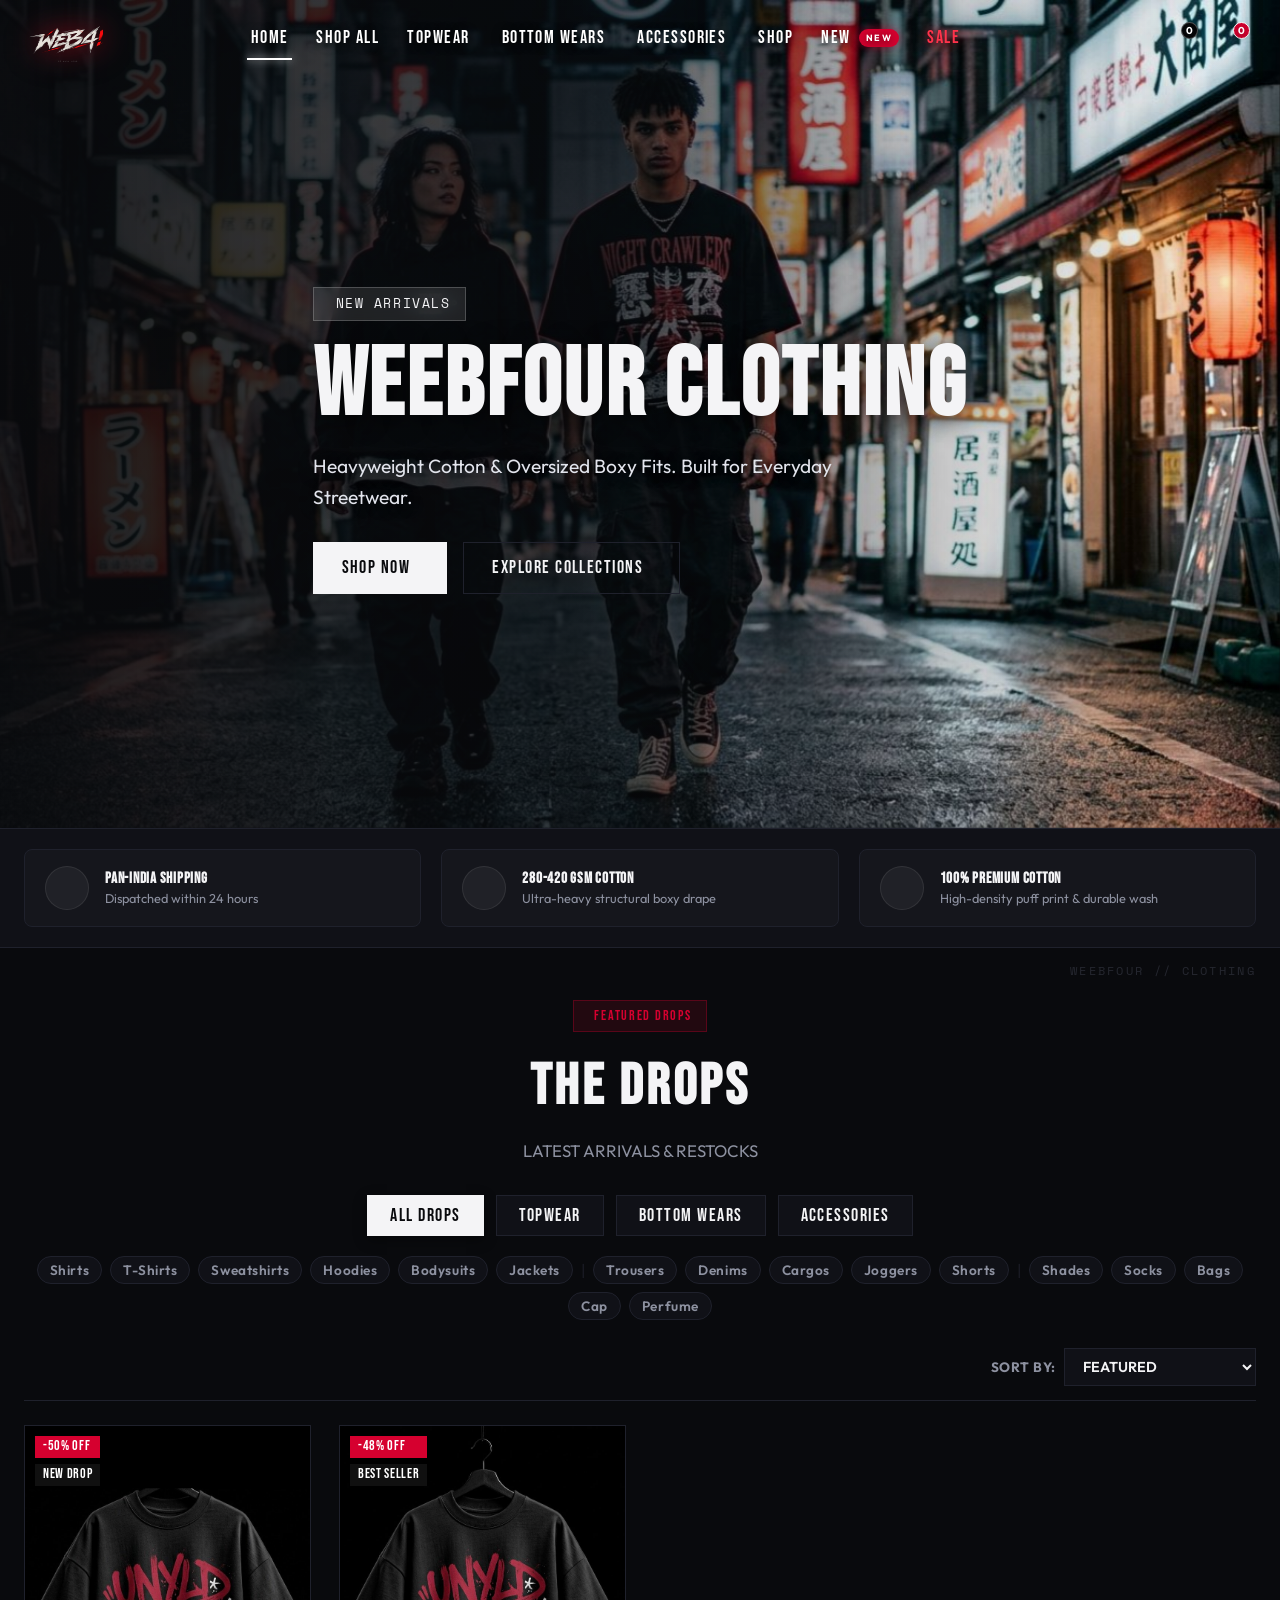
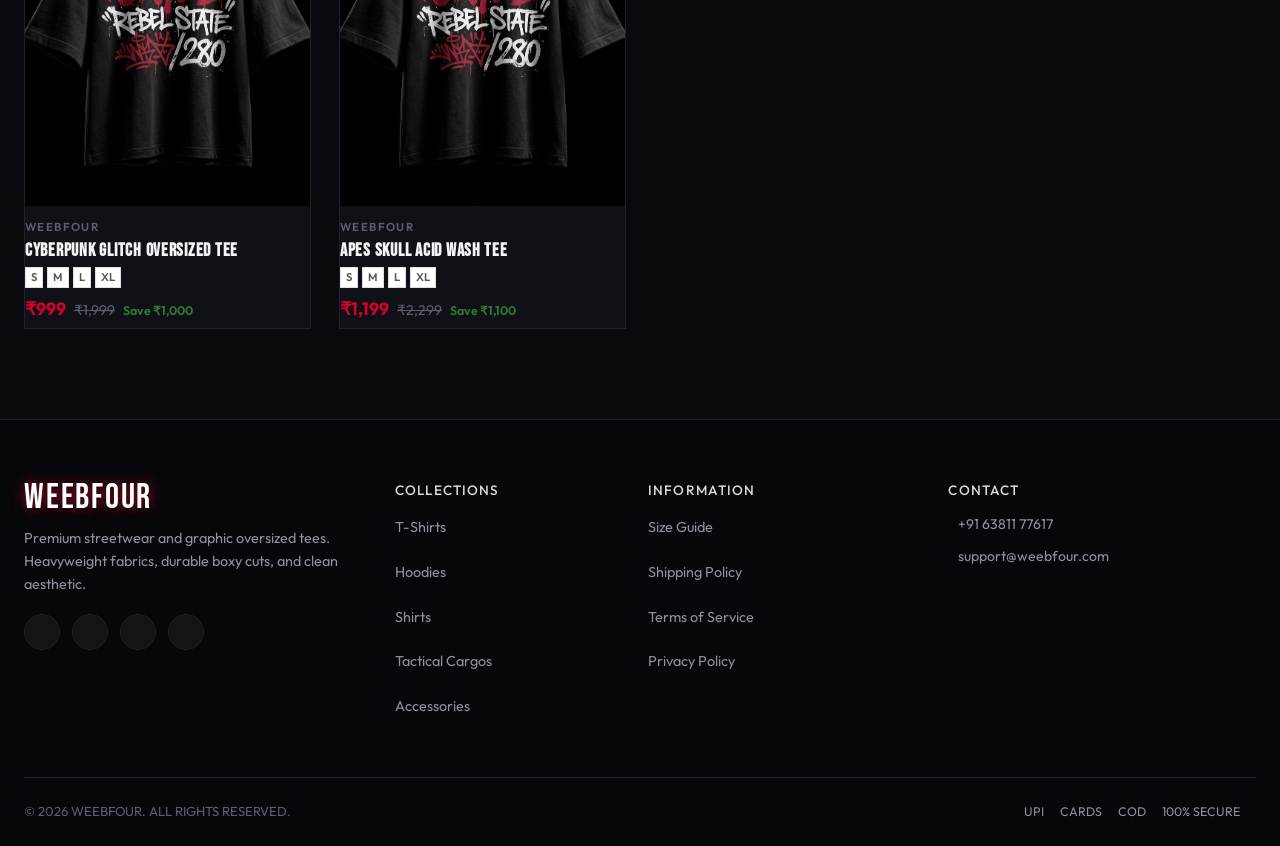
==== index.html @ 10ac7e65 "feat: remove collections section, add editable cart & checkout quantity, simplify contact & address " ====
<!DOCTYPE html>
<html lang="en">
<head>
  <meta charset="UTF-8">
  <meta name="viewport" content="width=device-width, initial-scale=1.0">
  <title>weebfour.com</title>
  
  <!-- SEO Meta Tags -->
  <meta name="description" content="WEEBFOUR - Premium Heavyweight Streetwear. Oversized graphic tees and everyday essentials.">
  <meta property="og:title" content="WEEBFOUR CLOTHING">
  <meta property="og:description" content="WEEBFOUR - Premium Streetwear. Heavyweight 280 GSM cottons, oversized boxy fits.">
  <meta property="og:type" content="website">
  
  <!-- Favicon -->
  <link rel="icon" type="image/png" href="assets/favicon.png">
  
  <!-- Google Fonts: Bebas Neue for architectural headers, Outfit for clean body typography, Space Mono for technical stamps -->
  <link rel="preconnect" href="https://fonts.googleapis.com">
  <link rel="preconnect" href="https://fonts.gstatic.com" crossorigin>
  <link href="https://fonts.googleapis.com/css2?family=Bebas+Neue&family=Outfit:wght@300;400;500;600;700;800;900&family=Space+Mono:ital,wght@0,400;0,700;1,400&display=swap" rel="stylesheet">
  
  <!-- Remix Icons (for UI icons) -->
  <link href="https://cdn.jsdelivr.net/npm/remixicon@4.2.0/fonts/remixicon.css" rel="stylesheet" />
  
  <!-- Lenis Smooth Scroll CSS (matching smartnests.in) -->
  <link rel="stylesheet" href="https://unpkg.com/lenis@1.1.9/dist/lenis.css">
  
  <!-- Stylesheet -->
  <link rel="stylesheet" href="styles.css">
</head>
<body>

  <!-- 2. Sticky Header Navigation -->
  <header class="main-header" id="main-header">
    <div class="header-container">
      <!-- Left: Mobile Drawer Trigger & Desktop Brand Logo -->
      <div class="header-left">
        <button class="mobile-drawer-toggle" id="mobile-drawer-open-btn" aria-label="Open Navigation Menu">
          <i class="ri-menu-2-line"></i>
        </button>
        <a href="#" class="brand-logo-link" aria-label="WEEBFOUR Home">
          <img src="assets/weebfour_primary_logo_trans.png" alt="WEEBFOUR" class="brand-logo-img" onerror="this.style.display='none'; document.getElementById('brand-text-fallback').style.display='block';">
          <span class="brand-logo-text" id="brand-text-fallback" style="display: none;">WEEBFOUR</span>
        </a>
      </div>

      <!-- Center: Desktop Navigation Links with Dropdowns -->
      <div class="header-center">
        <nav class="desktop-nav">
          <a href="#" class="nav-link-item active" data-nav="home">Home</a>
          <a href="#shop" class="nav-link-item" data-nav="shop" onclick="filterByCategory('all')">Shop All</a>

          <!-- Topwear Dropdown -->
          <div class="nav-dropdown-item">
            <a href="#shop" class="nav-link-item" onclick="filterByCategory('topwear')">
              Topwear <i class="ri-arrow-down-s-line nav-caret"></i>
            </a>
            <div class="nav-dropdown-menu">
              <a href="#shop" class="dropdown-link-bold" onclick="filterByCategory('topwear')">All Topwear</a>
              <div class="dropdown-divider"></div>
              <a href="#shop" onclick="filterByCategory('shirts')">Shirts</a>
              <a href="#shop" onclick="filterByCategory('tshirts')">T-Shirts</a>
              <a href="#shop" onclick="filterByCategory('sweatshirts')">Sweatshirts</a>
              <a href="#shop" onclick="filterByCategory('hoodies')">Hoodies</a>
              <a href="#shop" onclick="filterByCategory('bodysuits')">Bodysuits</a>
              <a href="#shop" onclick="filterByCategory('jackets')">Jackets</a>
            </div>
          </div>

          <!-- Bottom Wears Dropdown -->
          <div class="nav-dropdown-item">
            <a href="#shop" class="nav-link-item" onclick="filterByCategory('bottomwear')">
              Bottom Wears <i class="ri-arrow-down-s-line nav-caret"></i>
            </a>
            <div class="nav-dropdown-menu">
              <a href="#shop" class="dropdown-link-bold" onclick="filterByCategory('bottomwear')">All Bottom Wears</a>
              <div class="dropdown-divider"></div>
              <a href="#shop" onclick="filterByCategory('trousers')">Trousers</a>
              <a href="#shop" onclick="filterByCategory('denims')">Denims</a>
              <a href="#shop" onclick="filterByCategory('cargos')">Cargos</a>
              <a href="#shop" onclick="filterByCategory('joggers')">Joggers</a>
              <a href="#shop" onclick="filterByCategory('shorts')">Shorts</a>
            </div>
          </div>

          <!-- Accessories Dropdown -->
          <div class="nav-dropdown-item">
            <a href="#shop" class="nav-link-item" onclick="filterByCategory('accessories')">
              Accessories <i class="ri-arrow-down-s-line nav-caret"></i>
            </a>
            <div class="nav-dropdown-menu">
              <a href="#shop" class="dropdown-link-bold" onclick="filterByCategory('accessories')">All Accessories</a>
              <div class="dropdown-divider"></div>
              <a href="#shop" onclick="filterByCategory('shades')">Shades</a>
              <a href="#shop" onclick="filterByCategory('socks')">Socks</a>
              <a href="#shop" onclick="filterByCategory('bags')">Bags</a>
              <a href="#shop" onclick="filterByCategory('cap')">Cap</a>
              <a href="#shop" onclick="filterByCategory('perfume')">Perfume</a>
            </div>
          </div>

          <a href="#shop" class="nav-link-item" data-nav="shop">Shop</a>
          <a href="#shop" class="nav-link-item" onclick="filterByTag('NEW DROP')">
            New <span class="new-tag">NEW</span>
          </a>
          <a href="#shop" class="nav-link-item sale-link" onclick="filterByTag('BEST SELLER')">Sale</a>
        </nav>
      </div>

      <!-- Right: Action Icons (Search, Wishlist, Cart) -->
      <div class="header-right">
        <!-- Search Icon Toggle -->
        <button class="header-action-btn" id="search-toggle-btn" aria-label="Search Catalog">
          <i class="ri-search-line"></i>
        </button>

        <!-- Wishlist Icon Toggle -->
        <button class="header-action-btn" id="wishlist-toggle-btn" onclick="openWishlistModal()" aria-label="Wishlist">
          <i class="ri-heart-line"></i>
          <span class="count-bubble" id="wishlist-count-badge">0</span>
        </button>

        <!-- Cart Bag Icon Toggle -->
        <button class="header-action-btn" id="cart-toggle-btn" onclick="openCartDrawer()" aria-label="Shopping Bag">
          <i class="ri-shopping-bag-3-line"></i>
          <span class="count-bubble cart-bubble" id="cart-count-badge">0</span>
        </button>
      </div>
    </div>

    <!-- Dropdown Search Modal -->
    <div class="search-bar-modal" id="search-bar-modal">
      <div class="search-input-wrapper">
        <i class="ri-search-line" style="font-size: 1.2rem; color: #555;"></i>
        <input type="text" id="catalog-search-input" placeholder="Search oversized tees, cargoes, hoodies, jackets...">
        <button class="search-close-x" id="search-close-btn" aria-label="Close Search">
          <i class="ri-close-line"></i>
        </button>
      </div>
    </div>
  </header>

  <!-- 3. Mobile Slide-in Drawer Menu (`thelastape.in` exact drawer) -->
  <div class="mobile-drawer-overlay" id="mobile-drawer-overlay"></div>
  <div class="mobile-menu-drawer" id="mobile-menu-drawer" data-lenis-prevent>
    <div class="drawer-header">
      <div class="brand-logo-text" style="font-size: 1.8rem;">WEEBFOUR</div>
      <button class="drawer-close-btn" id="mobile-drawer-close-btn" aria-label="Close menu">
        <i class="ri-close-line"></i>
      </button>
    </div>
    <div class="drawer-nav-list">
      <div class="drawer-nav-item">
        <a href="#shop" class="drawer-nav-link sale" onclick="filterByTag('BEST SELLER'); closeMobileDrawer();">
          Sale <i class="ri-arrow-right-s-line"></i>
        </a>
      </div>
      <div class="drawer-nav-item">
        <a href="#shop" class="drawer-nav-link" onclick="filterByTag('NEW DROP'); closeMobileDrawer();">
          New Arrivals <span class="new-tag">NEW</span>
        </a>
      </div>
      <div class="drawer-nav-item">
        <a href="#" class="drawer-nav-link" onclick="closeMobileDrawer();">
          Home
        </a>
      </div>
      <div class="drawer-nav-item">
        <a href="#shop" class="drawer-nav-link" onclick="filterByCategory('all'); closeMobileDrawer();">
          Shop All <i class="ri-arrow-right-s-line"></i>
        </a>
      </div>
      <!-- Topwear Accordion -->
      <div class="drawer-nav-item">
        <div class="drawer-nav-link" style="cursor: pointer;" onclick="toggleDrawerSubmenu(this)">
          Topwear <i class="ri-add-line"></i>
        </div>
        <div class="drawer-submenu" style="display: none;">
          <a href="#shop" onclick="filterByCategory('topwear'); closeMobileDrawer();" style="font-weight: 700;">All Topwear</a>
          <a href="#shop" onclick="filterByCategory('shirts'); closeMobileDrawer();">Shirts</a>
          <a href="#shop" onclick="filterByCategory('tshirts'); closeMobileDrawer();">T-Shirts</a>
          <a href="#shop" onclick="filterByCategory('sweatshirts'); closeMobileDrawer();">Sweatshirts</a>
          <a href="#shop" onclick="filterByCategory('hoodies'); closeMobileDrawer();">Hoodies</a>
          <a href="#shop" onclick="filterByCategory('bodysuits'); closeMobileDrawer();">Bodysuits</a>
          <a href="#shop" onclick="filterByCategory('jackets'); closeMobileDrawer();">Jackets</a>
        </div>
      </div>

      <!-- Bottom Wears Accordion -->
      <div class="drawer-nav-item">
        <div class="drawer-nav-link" style="cursor: pointer;" onclick="toggleDrawerSubmenu(this)">
          Bottom Wears <i class="ri-add-line"></i>
        </div>
        <div class="drawer-submenu" style="display: none;">
          <a href="#shop" onclick="filterByCategory('bottomwear'); closeMobileDrawer();" style="font-weight: 700;">All Bottom Wears</a>
          <a href="#shop" onclick="filterByCategory('trousers'); closeMobileDrawer();">Trousers</a>
          <a href="#shop" onclick="filterByCategory('denims'); closeMobileDrawer();">Denims</a>
          <a href="#shop" onclick="filterByCategory('cargos'); closeMobileDrawer();">Cargos</a>
          <a href="#shop" onclick="filterByCategory('joggers'); closeMobileDrawer();">Joggers</a>
          <a href="#shop" onclick="filterByCategory('shorts'); closeMobileDrawer();">Shorts</a>
        </div>
      </div>

      <!-- Accessories Accordion -->
      <div class="drawer-nav-item">
        <div class="drawer-nav-link" style="cursor: pointer;" onclick="toggleDrawerSubmenu(this)">
          Accessories <i class="ri-add-line"></i>
        </div>
        <div class="drawer-submenu" style="display: none;">
          <a href="#shop" onclick="filterByCategory('accessories'); closeMobileDrawer();" style="font-weight: 700;">All Accessories</a>
          <a href="#shop" onclick="filterByCategory('shades'); closeMobileDrawer();">Shades</a>
          <a href="#shop" onclick="filterByCategory('socks'); closeMobileDrawer();">Socks</a>
          <a href="#shop" onclick="filterByCategory('bags'); closeMobileDrawer();">Bags</a>
          <a href="#shop" onclick="filterByCategory('cap'); closeMobileDrawer();">Cap</a>
          <a href="#shop" onclick="filterByCategory('perfume'); closeMobileDrawer();">Perfume</a>
        </div>
      </div>

      <div class="drawer-nav-item">
        <a href="#shop" class="drawer-nav-link" onclick="closeMobileDrawer();">
          Browse All Drops <i class="ri-arrow-right-s-line"></i>
        </a>
      </div>

      <div class="drawer-nav-item">
        <a href="javascript:void(0)" class="drawer-nav-link" onclick="openAdminModal(); closeMobileDrawer();" style="color: var(--color-sale-red);">
          <i class="ri-shield-keyhole-line"></i> Master Admin Access
        </a>
      </div>
    </div>
    <div class="drawer-footer">
      <p style="font-size: 0.85rem; color: #888; margin-bottom: 6px;">Support: support@weebfour.com</p>
      <p style="font-size: 0.85rem; color: #888;">Pan-India Shipping | COD Available</p>
      <div class="drawer-social-row">
        <a href="#"><i class="ri-instagram-line"></i></a>
        <a href="#"><i class="ri-whatsapp-line"></i></a>
        <a href="#"><i class="ri-twitter-x-line"></i></a>
      </div>
    </div>
  </div>

  <!-- 4. Hero Editorial Slider / Banner (thelastape.in Clean Classy Studio Style) -->
  <section class="hero-slider-section" id="hero">
    <div class="hero-picture-wrap">
      <picture class="hero-picture">
        <source media="(max-width: 768px)" srcset="assets/hero_branding_photo.jpg">
        <img src="assets/hero_branding_photo.jpg" alt="WEEBFOUR Avant-Garde Streetwear Archive" class="hero-slider-img" id="hero-slider-img">
      </picture>
      <div class="hero-slider-overlay"></div>
    </div>

    <div class="page-container hero-content-wrap">
      <div class="hero-badge-pill" id="hero-badge-pill">
        <i class="ri-vip-diamond-line" style="color: var(--color-sale-red);"></i> NEW ARRIVALS
      </div>

      <h1 class="hero-main-title" id="hero-main-title">
        WEEBFOUR<br>
        <span class="hero-title-highlight">CLOTHING</span>
      </h1>

      <p class="hero-subtext" id="hero-subtext">
        Heavyweight Cotton & Oversized Boxy Fits. Built for Everyday Streetwear.
      </p>

      <div class="hero-cta-row">
        <a href="#shop" class="btn hero-btn-black minimal-btn" id="hero-cta-primary">
          SHOP NOW <i class="ri-arrow-right-line"></i>
        </a>
        <a href="#shop" class="btn hero-btn-outline minimal-btn-outline" id="hero-cta-secondary">
          EXPLORE ALL
        </a>
      </div>
    </div>
  </section>

  <!-- 5. Value Propositions Bar -->
  <section class="value-props-bar">
    <div class="page-container">
      <div class="props-grid">
        <div class="prop-card">
          <div class="prop-icon-wrap"><i class="ri-truck-line prop-icon"></i></div>
          <div class="prop-text-wrap">
            <div class="prop-title">PAN-INDIA SHIPPING</div>
            <div class="prop-desc">Dispatched within 24 hours</div>
          </div>
        </div>
        <div class="prop-card">
          <div class="prop-icon-wrap"><i class="ri-t-shirt-2-line prop-icon"></i></div>
          <div class="prop-text-wrap">
            <div class="prop-title">280-420 GSM COTTON</div>
            <div class="prop-desc">Ultra-heavy structural boxy drape</div>
          </div>
        </div>
        <div class="prop-card">
          <div class="prop-icon-wrap"><i class="ri-shield-star-line prop-icon"></i></div>
          <div class="prop-text-wrap">
            <div class="prop-title">100% PREMIUM COTTON</div>
            <div class="prop-desc">High-density puff print & durable wash</div>
          </div>
        </div>
      </div>
    </div>
  </section>

  <!-- 7. Product Feed / Drops Section (4-Col Desktop / 2-Col Mobile Grid) -->
  <section class="product-feed-section" id="shop">
    <div class="page-container">
      <div class="section-title-wrap">
        <div class="section-tag-pill"><i class="ri-sparkling-fill"></i> FEATURED DROPS</div>
        <h2 class="section-main-heading" id="catalog-title">THE DROPS</h2>
        <p class="section-subheading" id="catalog-subtitle">LATEST ARRIVALS & RESTOCKS</p>
      </div>

      <!-- Department Filter Tabs -->
      <div class="feed-tabs-container">
        <button class="feed-tab-btn active" data-filter="all" onclick="setFeedFilter('all')">ALL DROPS</button>
        <button class="feed-tab-btn" data-filter="topwear" onclick="setFeedFilter('topwear')">TOPWEAR</button>
        <button class="feed-tab-btn" data-filter="bottomwear" onclick="setFeedFilter('bottomwear')">BOTTOM WEARS</button>
        <button class="feed-tab-btn" data-filter="accessories" onclick="setFeedFilter('accessories')">ACCESSORIES</button>
      </div>

      <!-- Quick Sub-Collection Pills Bar -->
      <div class="feed-subpills-container" id="feed-subpills-container">
        <button class="subpill-btn" data-cat="shirts" onclick="setFeedFilter('shirts')">Shirts</button>
        <button class="subpill-btn" data-cat="tshirts" onclick="setFeedFilter('tshirts')">T-Shirts</button>
        <button class="subpill-btn" data-cat="sweatshirts" onclick="setFeedFilter('sweatshirts')">Sweatshirts</button>
        <button class="subpill-btn" data-cat="hoodies" onclick="setFeedFilter('hoodies')">Hoodies</button>
        <button class="subpill-btn" data-cat="bodysuits" onclick="setFeedFilter('bodysuits')">Bodysuits</button>
        <button class="subpill-btn" data-cat="jackets" onclick="setFeedFilter('jackets')">Jackets</button>
        <span class="subpill-divider">|</span>
        <button class="subpill-btn" data-cat="trousers" onclick="setFeedFilter('trousers')">Trousers</button>
        <button class="subpill-btn" data-cat="denims" onclick="setFeedFilter('denims')">Denims</button>
        <button class="subpill-btn" data-cat="cargos" onclick="setFeedFilter('cargos')">Cargos</button>
        <button class="subpill-btn" data-cat="joggers" onclick="setFeedFilter('joggers')">Joggers</button>
        <button class="subpill-btn" data-cat="shorts" onclick="setFeedFilter('shorts')">Shorts</button>
        <span class="subpill-divider">|</span>
        <button class="subpill-btn" data-cat="shades" onclick="setFeedFilter('shades')">Shades</button>
        <button class="subpill-btn" data-cat="socks" onclick="setFeedFilter('socks')">Socks</button>
        <button class="subpill-btn" data-cat="bags" onclick="setFeedFilter('bags')">Bags</button>
        <button class="subpill-btn" data-cat="cap" onclick="setFeedFilter('cap')">Cap</button>
        <button class="subpill-btn" data-cat="perfume" onclick="setFeedFilter('perfume')">Perfume</button>
      </div>

      <!-- Controls & Sort -->
      <div class="feed-controls-bar">
        <div id="active-filters-container" class="active-filters-row" style="display: none;">
          <!-- Active filter chips -->
        </div>

        <div class="sort-select-wrapper">
          <span style="font-size: 0.85rem; font-weight: 700; text-transform: uppercase; letter-spacing: 0.05em; color: var(--color-text-muted);">SORT BY:</span>
          <select id="feed-sort-selector" class="sort-select" onchange="handleSortChange(this.value)">
            <option value="default">FEATURED</option>
            <option value="price-low">PRICE: LOW TO HIGH</option>
            <option value="price-high">PRICE: HIGH TO LOW</option>
            <option value="popular">BEST SELLERS</option>
          </select>
        </div>
      </div>

      <!-- PRODUCT GRID CONTAINER: 4 Columns Desktop / 2 Columns Mobile -->
      <div class="product-grid" id="product-grid-container">
        <!-- Rendered dynamically by app.js -->
      </div>

      <!-- Empty State: Exact 1:1 replica of the user-provided reference screen -->
      <div id="empty-state-view" class="empty-state-view" style="display: none;">
        <h2 class="empty-state-title">NO PRODUCTS FOUND</h2>
        <p class="empty-state-subtitle">USE FEWER FILTERS OR <button type="button" class="empty-remove-link" onclick="resetAllFilters()">REMOVE ALL</button></p>
      </div>
    </div>
  </section>

  <!-- 10. Slide-Out Cart Drawer (Simple & Neat thelastape.in style) -->
  <div class="cart-drawer-backdrop" id="cart-drawer-backdrop" onclick="closeCartDrawer()"></div>
  <div class="cart-drawer" id="cart-drawer" data-lenis-prevent>
    <div class="cart-drawer-header">
      <h3 class="cart-drawer-heading">YOUR BAG (<span id="cart-drawer-count">0</span>)</h3>
      <button class="cart-close-x" onclick="closeCartDrawer()" aria-label="Close cart drawer">
        <i class="ri-close-line"></i>
      </button>
    </div>

    <!-- Simple, Clean Free Shipping Notice -->
    <div class="cart-notice-bar">
      <i class="ri-truck-line"></i> Free Pan-India Express Delivery on all orders
    </div>

    <!-- Cart Items Scroll List -->
    <div class="cart-items-scroll" id="cart-items-scroll" data-lenis-prevent>
      <!-- Dynamic cart items rendered by app.js -->
    </div>

    <!-- Cart Drawer Footer -->
    <div class="cart-drawer-footer">
      <div class="cart-subtotal-line">
        <span class="subtotal-label">SUBTOTAL</span>
        <span class="subtotal-amount" id="cart-drawer-subtotal">₹0</span>
      </div>
      <div class="cart-shipping-line">
        <span class="subtotal-label" style="font-size: 0.85rem; color: #888;">SHIPPING</span>
        <span style="font-size: 0.85rem; font-weight: 700; color: #00d66c;">FREE</span>
      </div>
      <p class="cart-tax-notice" style="margin-top: 4px; font-size: 0.8rem; color: #888;">Taxes included. Discounts applied at checkout.</p>
      
      <button class="btn btn-primary btn-block cart-checkout-btn" onclick="openCheckoutModal()">
        CHECKOUT • <span id="cart-drawer-cta-total">₹0</span> <i class="ri-arrow-right-line"></i>
      </button>
      
      <button class="cart-continue-link" onclick="closeCartDrawer()">
        Continue Shopping
      </button>

      <div class="cart-trust-badges">
        <span><i class="ri-shield-check-line"></i> 100% Secure</span>
        <span><i class="ri-bank-card-line"></i> UPI & COD Available</span>
      </div>
    </div>
  </div>

  <!-- 11. Quick View Modal -->
  <div class="modal-overlay" id="quick-view-overlay" data-lenis-prevent>
    <div class="modal-content-box" style="position: relative;" data-lenis-prevent>
      <button class="modal-close-x" onclick="closeQuickView()" aria-label="Close modal">
        <i class="ri-close-line"></i>
      </button>
      
      <div class="quickview-layout-grid">
        <!-- Gallery Column -->
        <div class="qv-gallery-side">
          <div class="qv-main-display">
            <img id="qv-main-image" src="assets/tee_front_clean.jpg" alt="Product view">
          </div>
          <div class="qv-thumbs-row" id="qv-thumbs-row">
            <!-- Dynamic thumbs -->
          </div>
        </div>

        <!-- Info Column -->
        <div class="qv-details-side">
          <span class="sale-pill-badge" id="qv-badge" style="width: fit-content; margin-bottom: 8px;">BEST SELLER</span>
          <h2 class="qv-product-title" id="qv-title">PRODUCT NAME</h2>
          <div class="qv-price-wrap">
            <span class="qv-sale-price" id="qv-sale-price">₹999</span>
            <span class="qv-compare-price" id="qv-compare-price">₹1,999</span>
            <span class="sale-pill-badge" id="qv-discount-pill">50% OFF</span>
          </div>

          <p class="qv-description-text" id="qv-description">Description text...</p>

          <!-- Size Selection -->
          <div class="size-select-section">
            <div class="size-header-row">
              <span>SELECT SIZE:</span>
              <span class="size-guide-trigger" onclick="openSizeChartModal()">Size Guide <i class="ri-ruler-line"></i></span>
            </div>
            <div class="size-buttons-grid" id="qv-size-selector">
              <!-- Dynamic size pills -->
            </div>
            <div id="qv-size-alert" style="display: none; color: var(--color-sale-red); font-size: 0.85rem; margin-top: 6px;">
              Please select a size to proceed.
            </div>
          </div>

          <!-- Add to Cart Action -->
          <div class="qv-actions-row">
            <div class="qv-qty-box">
              <button class="qv-qty-btn" onclick="adjustQuickViewQty(-1)">-</button>
              <input type="text" class="qv-qty-input" id="qv-qty-input" value="1" readonly>
              <button class="qv-qty-btn" onclick="adjustQuickViewQty(1)">+</button>
            </div>
            <button class="btn btn-primary qv-add-cart-btn" onclick="addQuickViewToCart()">
              ADD TO BAG <i class="ri-shopping-bag-3-line"></i>
            </button>
          </div>

          <div style="font-size: 0.85rem; color: #666; border-top: 1px solid #e8e8e8; padding-top: 14px;">
            <p><i class="ri-truck-line"></i> Pan-India delivery within 2-4 business days</p>
            <p><i class="ri-shield-star-line"></i> 100% Authentic Premium Streetwear</p>
          </div>
        </div>
      </div>
    </div>
  </div>

  <!-- 12. Multi-Step Checkout Modal -->
  <div class="modal-overlay" id="checkout-modal-overlay" data-lenis-prevent>
    <div class="checkout-modal-box" data-lenis-prevent>
      <button class="modal-close-x" onclick="closeCheckoutModal()" aria-label="Close Checkout">
        <i class="ri-close-line"></i>
      </button>

      <div class="checkout-header-bar">
        <div style="font-family: var(--font-heading); font-size: 1.8rem; letter-spacing: 0.06em;">WEEBFOUR CHECKOUT</div>
        <div style="font-size: 0.85rem; color: #666;"><i class="ri-lock-line"></i> 256-Bit SSL Encrypted</div>
      </div>

      <!-- Steps Navigator: 1. Contact -> 2. Address -> 3. Payment -> 4. Confirmed -->
      <div class="checkout-steps-nav">
        <div class="checkout-step-tab active" id="checkout-tab-step1">
          <span class="step-num-circle">1</span>
          <span>CONTACT</span>
        </div>
        <div class="checkout-step-tab" id="checkout-tab-step2">
          <span class="step-num-circle">2</span>
          <span>ADDRESS</span>
        </div>
        <div class="checkout-step-tab" id="checkout-tab-step3">
          <span class="step-num-circle">3</span>
          <span>PAYMENT</span>
        </div>
      </div>

      <div class="checkout-layout-grid">
        <!-- Left: Form Step Panels -->
        <div class="checkout-form-column">
          
          <!-- Step 1: Contact Information -->
          <div id="checkout-step1-panel">
            <h4 class="checkout-panel-heading">Contact Details</h4>
            
            <form id="contact-info-form" onsubmit="handleContactFormSubmit(event)">
              <div class="form-group-field">
                <label class="checkout-field-label">Mobile Number *</label>
                <div style="display: flex; gap: 8px;">
                  <span style="display: flex; align-items: center; padding: 0 14px; background: rgba(255,255,255,0.06); border: 1px solid var(--color-border); font-size: 0.9rem; color: var(--color-foreground);">+91</span>
                  <input type="tel" id="co-phone" class="form-control-input" required pattern="[0-9]{10}" placeholder="Enter 10-digit mobile number" maxlength="10" autofocus>
                </div>
              </div>

              <div class="form-group-field">
                <label class="checkout-field-label">Email Address *</label>
                <input type="email" id="co-email" class="form-control-input" required placeholder="name@example.com">
              </div>

              <button type="submit" class="btn btn-primary btn-block" style="padding: 14px; font-size: 1.05rem; margin-top: 14px;">
                CONTINUE TO ADDRESS <i class="ri-arrow-right-line"></i>
              </button>
            </form>
          </div>

          <!-- Step 2: Delivery Address -->
          <div id="checkout-step2-panel" style="display: none;">
            <div class="checkout-preview-row">
              <div>
                <span style="color: var(--color-text-dim); font-size: 0.8rem;">Contact:</span> <span id="co-preview-phone" style="color: var(--color-foreground); font-size: 0.85rem;">+91</span> • <span id="co-preview-email" style="color: var(--color-text-muted); font-size: 0.85rem;"></span>
              </div>
              <button type="button" class="checkout-preview-btn" onclick="goToCheckoutStep(1)">Edit</button>
            </div>

            <h4 class="checkout-panel-heading">Delivery Address</h4>

            <form id="shipping-address-form" onsubmit="handleShippingFormSubmit(event)">
              <div class="form-group-field">
                <label class="checkout-field-label">Full Name *</label>
                <input type="text" id="co-fullname" class="form-control-input" required placeholder="Enter your full name">
              </div>

              <div class="form-group-field">
                <label class="checkout-field-label">Street Address / House / Flat No. *</label>
                <input type="text" id="co-street" class="form-control-input" required placeholder="Flat / House No., Apartment Name, Street Name">
              </div>

              <div class="form-group-field">
                <label class="checkout-field-label">Landmark, Area, Sector (Optional)</label>
                <input type="text" id="co-landmark" class="form-control-input" placeholder="Near landmark, sector, or colony">
              </div>

              <div class="form-row-2col">
                <div class="form-group-field">
                  <label class="checkout-field-label">City *</label>
                  <input type="text" id="co-city" class="form-control-input" required placeholder="Chennai / Mumbai / Bengaluru">
                </div>
                <div class="form-group-field">
                  <label class="checkout-field-label">State *</label>
                  <input type="text" id="co-state" class="form-control-input" required placeholder="Tamil Nadu / Maharashtra">
                </div>
              </div>

              <div class="form-group-field" style="max-width: 220px;">
                <label class="checkout-field-label">PIN Code (6 Digits) *</label>
                <input type="text" id="co-pincode" class="form-control-input" required pattern="[0-9]{6}" maxlength="6" placeholder="600040">
              </div>

              <div style="display: flex; gap: 12px; margin-top: 20px;">
                <button type="button" class="btn btn-secondary" onclick="goToCheckoutStep(1)" style="padding: 14px 20px;">
                  <i class="ri-arrow-left-line"></i> BACK
                </button>
                <button type="submit" class="btn btn-primary" style="flex: 1; padding: 14px 20px; font-size: 1.1rem;">
                  CONTINUE TO PAYMENT <i class="ri-arrow-right-line"></i>
                </button>
              </div>
            </form>
          </div>

          <!-- Step 3: Payment Method -->
          <div id="checkout-step3-panel" style="display: none;">
            <div class="checkout-preview-row" style="flex-direction: column; align-items: flex-start; gap: 6px;">
              <div style="display: flex; justify-content: space-between; width: 100%;">
                <span><span style="color: var(--color-text-dim); font-size: 0.8rem;">Contact:</span> <span id="co-summary-contact" style="font-size: 0.85rem;"></span></span>
                <button type="button" class="checkout-preview-btn" onclick="goToCheckoutStep(1)">Edit</button>
              </div>
              <div style="display: flex; justify-content: space-between; width: 100%;">
                <span><span style="color: var(--color-text-dim); font-size: 0.8rem;">Ship to:</span> <span id="co-summary-address" style="color: var(--color-foreground); font-size: 0.85rem;"></span></span>
                <button type="button" class="checkout-preview-btn" onclick="goToCheckoutStep(2)">Edit</button>
              </div>
            </div>

            <h4 class="checkout-panel-heading">Payment Method</h4>

            <label class="payment-method-tile selected" onclick="selectPaymentMethod(this, 'UPI / Instant QR Code')">
              <input type="radio" name="pay-method" checked style="margin-top: 4px;">
              <div>
                <strong style="display: block; font-size: 1.05rem;"><i class="ri-qr-code-line" style="color: #00d66c;"></i> UPI / Instant QR Code</strong>
                <span style="font-size: 0.85rem; color: var(--color-text-muted);">Google Pay, PhonePe, Paytm, BHIM UPI (Zero transaction fee)</span>
              </div>
            </label>

            <label class="payment-method-tile" onclick="selectPaymentMethod(this, 'Credit / Debit Card')">
              <input type="radio" name="pay-method" style="margin-top: 4px;">
              <div>
                <strong style="display: block; font-size: 1.05rem;"><i class="ri-bank-card-line"></i> Credit / Debit Card</strong>
                <span style="font-size: 0.85rem; color: var(--color-text-muted);">Visa, MasterCard, RuPay, American Express</span>
              </div>
            </label>

            <label class="payment-method-tile" onclick="selectPaymentMethod(this, 'Cash on Delivery (COD)')">
              <input type="radio" name="pay-method" style="margin-top: 4px;">
              <div>
                <strong style="display: block; font-size: 1.05rem;"><i class="ri-hand-coin-line" style="color: var(--color-sale-red);"></i> Cash on Delivery (COD)</strong>
                <span style="font-size: 0.85rem; color: var(--color-text-muted);">Pay upon doorstep delivery anywhere across India</span>
              </div>
            </label>

            <div style="display: flex; gap: 12px; margin-top: 24px;">
              <button type="button" class="btn btn-secondary" onclick="goToCheckoutStep(2)" style="padding: 14px 20px;">
                <i class="ri-arrow-left-line"></i> BACK
              </button>
              <button type="button" class="btn btn-primary" style="flex: 1; padding: 14px 20px; font-size: 1.2rem; background: var(--color-sale-red);" onclick="completeOrderPayment()">
                PLACE ORDER (<span id="pay-button-total">₹0</span>) <i class="ri-check-line"></i>
              </button>
            </div>
          </div>

          <!-- Step 4: Order Confirmation -->
          <div id="checkout-step4-panel" style="display: none; text-align: center; padding: 30px 10px;">
            <i class="ri-checkbox-circle-fill" style="font-size: 4rem; color: #00d66c;"></i>
            <h2 style="font-family: var(--font-heading); font-size: 2.2rem; margin: 12px 0 6px;">ORDER CONFIRMED!</h2>
            <p style="font-size: 1.1rem; color: var(--color-foreground); font-weight: 700;">ORDER ID: <span id="confirmed-order-number">WEEB-98412</span></p>
            
            <div style="background: rgba(255,255,255,0.03); border: 1px solid var(--color-border); border-radius: 6px; padding: 16px; margin: 18px auto; max-width: 440px; text-align: left; font-size: 0.9rem; line-height: 1.6;">
              <div><strong style="color: #fff;">Customer Contact:</strong> <span id="confirmed-contact" style="color: var(--color-text-muted);"></span></div>
              <div style="margin-top: 4px;"><strong style="color: #fff;">Delivery To:</strong> <span id="confirmed-address" style="color: var(--color-text-muted);"></span></div>
              <div style="margin-top: 4px;"><strong style="color: #fff;">Estimated Dispatch:</strong> <span style="color: #00d66c;">Within 24-48 Hours</span></div>
              <div style="margin-top: 4px;"><strong style="color: #fff;">Expected Delivery:</strong> <span style="color: var(--color-foreground);">3-5 Business Days (Free Express Courier)</span></div>
            </div>

            <p style="color: var(--color-text-muted); margin: 12px 0 24px; font-size: 0.9rem;">Thank you for your order! We have dispatched tracking links and tax invoice to your mobile and email.</p>
            <button class="btn btn-primary" onclick="closeCheckoutModal(); clearCartAfterPurchase();" style="padding: 14px 28px; font-size: 1.15rem;">
              CONTINUE SHOPPING <i class="ri-shopping-bag-line"></i>
            </button>
          </div>
        </div>

        <!-- Right: Order Summary Sidebar -->
        <div class="checkout-summary-column" style="background: #fafafa; padding: 24px; border: 1px solid var(--color-border);">
          <h4 style="font-family: var(--font-heading); font-size: 1.25rem; margin-bottom: 16px;">ORDER SUMMARY</h4>
          
          <div id="checkout-summary-items" style="max-height: 240px; overflow-y: auto; margin-bottom: 18px;">
            <!-- Mini items -->
          </div>

          <!-- Promo Code Box -->
          <div class="promo-apply-box">
            <input type="text" id="checkout-promo-input" placeholder="PROMO CODE (e.g. WEEB10)">
            <button type="button" class="btn btn-primary btn-sm" onclick="applyPromoCode()">APPLY</button>
          </div>
          <div id="promo-status-msg" style="display: none; font-size: 0.85rem; margin-bottom: 12px;"></div>

          <div style="border-top: 1px solid var(--color-border); padding-top: 14px;">
            <div style="display: flex; justify-content: space-between; margin-bottom: 6px; font-size: 0.95rem;">
              <span>Subtotal</span>
              <span id="co-subtotal-val">₹0</span>
            </div>
            <div style="display: flex; justify-content: space-between; margin-bottom: 6px; font-size: 0.95rem;">
              <span>Shipping</span>
              <span id="co-shipping-val">FREE</span>
            </div>
            <div id="co-discount-row" style="display: none; justify-content: space-between; margin-bottom: 6px; font-size: 0.95rem; color: var(--color-sale-red); font-weight: 600;">
              <span>Promo Discount</span>
              <span id="co-discount-val">-₹0</span>
            </div>
            <div style="display: flex; justify-content: space-between; margin-top: 10px; padding-top: 10px; border-top: 1px solid var(--color-border); font-family: var(--font-heading); font-size: 1.4rem;">
              <span>TOTAL</span>
              <span id="co-total-val">₹0</span>
            </div>
          </div>
        </div>
      </div>
    </div>
  </div>

  <!-- 13. Wishlist Modal -->
  <div class="modal-overlay" id="wishlist-modal-overlay" data-lenis-prevent>
    <div class="wishlist-modal-box" data-lenis-prevent>
      <button class="modal-close-x" onclick="closeWishlistModal()" aria-label="Close Wishlist">
        <i class="ri-close-line"></i>
      </button>
      <div style="display: flex; align-items: center; justify-content: space-between; margin-bottom: 20px; border-bottom: 1px solid var(--color-border); padding-bottom: 12px;">
        <h3 style="font-family: var(--font-heading); font-size: 1.8rem;">SAVED ITEMS (<span id="wishlist-total-count">0</span>)</h3>
      </div>
      <div id="wishlist-items-grid" class="product-grid" style="grid-template-columns: repeat(auto-fill, minmax(200px, 1fr));" data-lenis-prevent>
        <!-- Rendered dynamically -->
      </div>
      <div id="wishlist-empty-msg" style="display: none; text-align: center; padding: 40px 20px;">
        <i class="ri-heart-line" style="font-size: 3rem; color: #ccc;"></i>
        <h4 style="font-family: var(--font-heading); font-size: 1.5rem; margin: 12px 0 6px;">YOUR WISHLIST IS EMPTY</h4>
        <p style="color: #666; margin-bottom: 20px;">Save items you love by tapping the heart icon on any product.</p>
        <button class="btn btn-primary" onclick="closeWishlistModal()">EXPLORE DROPS</button>
      </div>
    </div>
  </div>

  <!-- 14. Size Chart Modal -->
  <div class="modal-overlay" id="size-chart-overlay" data-lenis-prevent>
    <div class="modal-content-box" style="padding: 32px; max-width: 600px;" data-lenis-prevent>
      <button class="modal-close-x" onclick="closeSizeChartModal()" aria-label="Close size guide">
        <i class="ri-close-line"></i>
      </button>
      <h3 style="font-family: var(--font-heading); font-size: 2rem; margin-bottom: 6px;">WEEBFOUR SIZE GUIDE</h3>
      <p style="font-size: 0.95rem; color: #666; margin-bottom: 20px;">Signature oversized streetwear boxy fit (relaxed drop shoulder). All measurements in inches.</p>
      <table class="admin-table" style="font-size: 0.95rem;">
        <thead>
          <tr>
            <th>SIZE</th>
            <th>CHEST</th>
            <th>LENGTH</th>
            <th>SHOULDER</th>
          </tr>
        </thead>
        <tbody>
          <tr>
            <td><strong>S</strong></td>
            <td>44"</td>
            <td>27"</td>
            <td>20"</td>
          </tr>
          <tr>
            <td><strong>M</strong></td>
            <td>46"</td>
            <td>28"</td>
            <td>21"</td>
          </tr>
          <tr>
            <td><strong>L</strong></td>
            <td>48"</td>
            <td>29"</td>
            <td>22"</td>
          </tr>
          <tr>
            <td><strong>XL</strong></td>
            <td>50"</td>
            <td>30"</td>
            <td>23"</td>
          </tr>
        </tbody>
      </table>
    </div>
  </div>

  <!-- 15. Mobile Bottom Tab Bar (Fixed Navigation) -->
  <div class="mobile-bottom-bar">
    <a href="#" class="mobile-bar-tab active" data-target="home">
      <i class="ri-home-5-line"></i>
      <span>Home</span>
    </a>
    <a href="#shop" class="mobile-bar-tab" data-target="shop">
      <i class="ri-search-line"></i>
      <span>Explore</span>
    </a>
    <a href="javascript:void(0)" class="mobile-bar-tab" onclick="openWishlistModal()">
      <i class="ri-heart-line"></i>
      <span class="count-bubble" id="mobile-wishlist-count" style="top: 2px; right: 24%;">0</span>
      <span>Wishlist</span>
    </a>
    <a href="javascript:void(0)" class="mobile-bar-tab" onclick="openCartDrawer()">
      <i class="ri-shopping-bag-3-line"></i>
      <span class="count-bubble cart-bubble" id="mobile-cart-count" style="top: 2px; right: 24%;">0</span>
      <span>Bag</span>
    </a>
  </div>

  <!-- 16. Essential Footer (thelastape.in clean aesthetic) -->
  <footer class="main-footer" id="main-footer">
    <div class="page-container">
      <div class="footer-columns-grid">
        <!-- Col 1: Store Bio & Socials -->
        <div>
          <div class="brand-logo-text" style="color: #ffffff; font-size: 2.2rem; margin-bottom: 12px; letter-spacing: 0.05em;">WEEBFOUR</div>
          <p class="footer-about-text" id="footer-about">
            Premium streetwear and graphic oversized tees. Heavyweight fabrics, durable boxy cuts, and clean aesthetic.
          </p>
          <div class="footer-social-row" style="margin-top: 18px;">
            <a href="https://instagram.com" target="_blank" rel="noopener" class="footer-social-btn" aria-label="Instagram"><i class="ri-instagram-line"></i></a>
            <button type="button" class="footer-social-btn" onclick="openAdminModal()" aria-label="Admin Login" title="Admin Login" style="cursor: pointer;">
              <i class="ri-shield-keyhole-line"></i>
            </button>
            <a href="https://wa.me/916381177617" target="_blank" rel="noopener" class="footer-social-btn" aria-label="WhatsApp"><i class="ri-whatsapp-line"></i></a>
            <a href="https://twitter.com" target="_blank" rel="noopener" class="footer-social-btn" aria-label="Twitter"><i class="ri-twitter-x-line"></i></a>
          </div>
        </div>

        <!-- Col 2: Shop by Category -->
        <div>
          <h4 class="footer-col-title">COLLECTIONS</h4>
          <ul class="footer-links-list">
            <li><a href="#shop" onclick="filterByCategory('tshirts')">T-Shirts</a></li>
            <li><a href="#shop" onclick="filterByCategory('hoodies')">Hoodies</a></li>
            <li><a href="#shop" onclick="filterByCategory('shirts')">Shirts</a></li>
            <li><a href="#shop" onclick="filterByCategory('cargos')">Tactical Cargos</a></li>
            <li><a href="#shop" onclick="filterByCategory('accessories')">Accessories</a></li>
          </ul>
        </div>

        <!-- Col 3: Customer Care & Policies -->
        <div>
          <h4 class="footer-col-title">INFORMATION</h4>
          <ul class="footer-links-list">
            <li><a href="javascript:void(0)" onclick="openSizeChartModal()">Size Guide</a></li>
            <li><a href="javascript:void(0)" onclick="alert('Shipping Policy: Free Pan-India express delivery on all orders. Dispatches in 24-48 hours.')">Shipping Policy</a></li>
            <li><a href="javascript:void(0)" onclick="alert('Terms: 100% authentic streetwear quality.')">Terms of Service</a></li>
            <li><a href="javascript:void(0)" onclick="alert('Privacy Policy: All customer information is 256-bit SSL encrypted.')">Privacy Policy</a></li>
          </ul>
        </div>

        <!-- Col 4: Contact -->
        <div>
          <h4 class="footer-col-title">CONTACT</h4>
          <div class="footer-contact-item">
            <i class="ri-phone-line"></i>
            <span>+91 63811 77617</span>
          </div>
          <div class="footer-contact-item">
            <i class="ri-mail-line"></i>
            <span id="footer-email">support@weebfour.com</span>
          </div>
        </div>
      </div>

      <div class="footer-bottom-bar">
        <div>&copy; 2026 WEEBFOUR. ALL RIGHTS RESERVED.</div>
        <div class="footer-payment-badges">
          <span><i class="ri-qr-code-line"></i> UPI</span>
          <span><i class="ri-bank-card-line"></i> CARDS</span>
          <span><i class="ri-hand-coin-line"></i> COD</span>
          <span><i class="ri-shield-check-line"></i> 100% SECURE</span>
          <a href="javascript:void(0)" onclick="openAdminModal()" class="admin-discreet-link" title="Admin Portal" aria-label="Admin Access">
            <i class="ri-lock-line"></i>
          </a>
        </div>
      </div>
    </div>
  </footer>

  <!-- ==========================================================================
       WEEBFOUR MASTER ADMIN CONTROL SUITE
       Full Control over Photos, Offers, Names, & Words
       ========================================================================== -->

  <!-- Admin Gatekeeper Auth Modal -->
  <div class="modal-overlay" id="admin-auth-overlay" data-lenis-prevent>
    <div class="admin-auth-box" data-lenis-prevent>
      <i class="ri-shield-keyhole-line"></i>
      <h2>WEEBFOUR ADMIN ACCESS</h2>
      <p>Enter security passcode to manage storefront catalog, photos, offers, and words.</p>
      <form onsubmit="handleAdminLogin(event)">
        <input type="password" id="admin-passcode-input" class="form-control-input" placeholder="ENTER ADMIN PASSCODE" required autofocus style="text-align: center; margin-bottom: 14px;">
        <button type="submit" class="btn btn-primary btn-block">UNLOCK CONSOLE</button>
        <div id="admin-auth-error" style="display: none; color: var(--color-sale-red); font-size: 0.85rem; margin-top: 8px;">
          Invalid passcode. Access denied.
        </div>
      </form>
    </div>
  </div>

  <!-- Master Admin Console Modal -->
  <div class="modal-overlay" id="admin-suite-overlay" data-lenis-prevent>
    <div class="master-admin-box" data-lenis-prevent>
      <div class="admin-header-row">
        <div>
          <h2 style="font-family: var(--font-heading); font-size: 1.8rem; margin: 0;">WEEBFOUR MASTER ADMIN CONSOLE</h2>
          <p style="font-size: 0.85rem; color: #666; margin: 0;">Live Storefront Management Suite (Photos, Offers, Names, Words)</p>
        </div>
        <div style="display: flex; gap: 8px;">
          <button class="btn btn-sm btn-primary" onclick="saveAllAdminChanges()"><i class="ri-save-3-line"></i> SAVE & PUBLISH LIVE</button>
          <button class="modal-close-x" style="position: static;" onclick="closeAdminSuite()"><i class="ri-close-line"></i></button>
        </div>
      </div>

      <!-- Admin Tabs Navigation -->
      <div class="admin-tabs-nav" data-lenis-prevent>
        <button class="admin-tab-btn active" data-tab="products" onclick="switchAdminTab('products')">
          <i class="ri-shopping-bag-3-line"></i> PRODUCTS CATALOG
        </button>
        <button class="admin-tab-btn" data-tab="offers" onclick="switchAdminTab('offers')">
          <i class="ri-percent-line"></i> OFFERS & PROMOS
        </button>
        <button class="admin-tab-btn" data-tab="texts" onclick="switchAdminTab('texts')">
          <i class="ri-file-text-line"></i> WORDS & COPYWRITING
        </button>
        <button class="admin-tab-btn" data-tab="media" onclick="switchAdminTab('media')">
          <i class="ri-image-edit-line"></i> BANNERS & PHOTOS
        </button>
      </div>

      <!-- Admin Tab Panels Content -->
      <div class="admin-panel-content" data-lenis-prevent>
        <!-- Tab 1: Products Manager -->
        <div class="admin-panel active" id="admin-panel-products">
          <div style="display: flex; justify-content: space-between; align-items: center; margin-bottom: 16px;">
            <input type="text" id="admin-prod-search" class="form-control-input" placeholder="Search catalog..." style="max-width: 320px;" oninput="renderAdminProductsList()">
            <button class="btn btn-primary btn-sm" onclick="openProductEditModal(null)"><i class="ri-add-line"></i> ADD NEW PRODUCT</button>
          </div>
          <div style="overflow-x: auto;">
            <table class="admin-table">
              <thead>
                <tr>
                  <th>IMAGE</th>
                  <th>NAME</th>
                  <th>CATEGORY</th>
                  <th>PRICE</th>
                  <th>COMPARE</th>
                  <th>TAG</th>
                  <th>SIZES</th>
                  <th>ACTIONS</th>
                </tr>
              </thead>
              <tbody id="admin-products-table-body">
                <!-- Rendered dynamically -->
              </tbody>
            </table>
          </div>
        </div>

        <!-- Tab 2: Offers & Promos -->
        <div class="admin-panel" id="admin-panel-offers">
          <div class="admin-2col-layout">
            <div class="admin-card-box">
              <div style="display: flex; justify-content: space-between; align-items: center; margin-bottom: 12px;">
                <h4 style="font-family: var(--font-heading); font-size: 1.25rem;">MARQUEE ANNOUNCEMENTS</h4>
                <button class="btn btn-sm btn-secondary" onclick="addNewAnnouncementRow()"><i class="ri-add-line"></i> Add Message</button>
              </div>
              <p style="font-size: 0.85rem; color: #666; margin-bottom: 12px;">These ticker messages stream continuously across the black top bar.</p>
              <div id="admin-ticker-list"></div>
            </div>

            <div class="admin-card-box">
              <div style="display: flex; justify-content: space-between; align-items: center; margin-bottom: 12px;">
                <h4 style="font-family: var(--font-heading); font-size: 1.25rem;">ACTIVE PROMO CODES</h4>
                <button class="btn btn-sm btn-secondary" onclick="addNewPromoRow()"><i class="ri-add-line"></i> Add Code</button>
              </div>
              <p style="font-size: 0.85rem; color: #666; margin-bottom: 12px;">Discounts applied in cart and checkout drawer.</p>
              <div id="admin-promos-list"></div>

              <h4 style="font-family: var(--font-heading); font-size: 1.2rem; margin: 20px 0 10px; border-top: 1px solid #e8e8e8; padding-top: 16px;">SHIPPING SETTINGS</h4>
              <div class="form-row-2col">
                <div class="form-group-field">
                  <label>Free Shipping Threshold (₹)</label>
                  <input type="number" id="admin-shipping-threshold" class="form-control-input">
                </div>
                <div class="form-group-field">
                  <label>Standard Shipping Fee (₹)</label>
                  <input type="number" id="admin-flat-shipping" class="form-control-input">
                </div>
              </div>
            </div>
          </div>
        </div>

        <!-- Tab 3: Words & Copywriting -->
        <div class="admin-panel" id="admin-panel-texts">
          <div class="admin-2col-layout">
            <div class="admin-card-box">
              <h4 style="font-family: var(--font-heading); font-size: 1.25rem; margin-bottom: 14px;">HERO SECTION HEADLINES</h4>
              <div class="form-group-field">
                <label>Hero Badge Pill</label>
                <input type="text" id="admin-text-hero-badge" class="form-control-input">
              </div>
              <div class="form-group-field">
                <label>Main Headline Title</label>
                <input type="text" id="admin-text-hero-title" class="form-control-input">
              </div>
              <div class="form-group-field">
                <label>Hero Paragraph Description</label>
                <textarea id="admin-text-hero-desc" class="form-control-input" rows="3"></textarea>
              </div>
              <div class="form-row-2col">
                <div class="form-group-field">
                  <label>Primary CTA Text</label>
                  <input type="text" id="admin-text-hero-cta1" class="form-control-input">
                </div>
                <div class="form-group-field">
                  <label>Secondary CTA Text</label>
                  <input type="text" id="admin-text-hero-cta2" class="form-control-input">
                </div>
              </div>
            </div>

            <div class="admin-card-box">
              <h4 style="font-family: var(--font-heading); font-size: 1.25rem; margin-bottom: 14px;">SECTION HEADINGS & FOOTER</h4>
              <div class="form-group-field">
                <label>Collections Title</label>
                <input type="text" id="admin-text-collections-title" class="form-control-input">
              </div>
              <div class="form-group-field">
                <label>Product Feed ("THE DROPS") Title</label>
                <input type="text" id="admin-text-catalog-title" class="form-control-input">
              </div>
              <div class="form-group-field">
                <label>Newsletter Headline</label>
                <input type="text" id="admin-text-news-title" class="form-control-input">
              </div>
              <div class="form-group-field">
                <label>Store HQ Address</label>
                <textarea id="admin-text-address" class="form-control-input" rows="2"></textarea>
              </div>
              <div class="form-group-field">
                <label>Support Contact Email</label>
                <input type="email" id="admin-text-email" class="form-control-input">
              </div>
            </div>
          </div>
        </div>

        <!-- Tab 4: Banners & Photos -->
        <div class="admin-panel" id="admin-panel-media">
          <div class="admin-2col-layout">
            <div class="admin-card-box">
              <h4 style="font-family: var(--font-heading); font-size: 1.25rem; margin-bottom: 14px;">HERO BACKGROUND BANNER</h4>
              <div class="form-group-field">
                <label>Image URL or Path</label>
                <input type="text" id="admin-hero-bg-url" class="form-control-input">
              </div>
              <div class="form-group-field">
                <label>Or Upload New Image</label>
                <input type="file" id="admin-hero-bg-file" accept="image/*" class="form-control-input" onchange="handleImageFileUpload(event, 'hero-bg')">
              </div>
              <div style="aspect-ratio: 16/9; background: #eee; overflow: hidden; margin-top: 10px;">
                <img id="admin-hero-bg-preview" src="" style="width: 100%; height: 100%; object-fit: cover;">
              </div>
            </div>

            <div class="admin-card-box">
              <h4 style="font-family: var(--font-heading); font-size: 1.25rem; margin-bottom: 14px;">STORE LOGOS</h4>
              <div class="form-group-field">
                <label>Primary Brand Logo URL</label>
                <input type="text" id="admin-logo-url" class="form-control-input">
              </div>
              <div class="form-group-field">
                <label>Upload Logo File</label>
                <input type="file" id="admin-logo-file" accept="image/*" class="form-control-input" onchange="handleImageFileUpload(event, 'logo')">
              </div>
              <div style="height: 60px; background: #222; display: flex; align-items: center; justify-content: center; padding: 10px; margin-top: 10px;">
                <img id="admin-logo-preview" src="" style="max-height: 100%; max-width: 100%;">
              </div>
            </div>
          </div>
        </div>
      </div>
    </div>
  </div>

  <!-- Product Edit Modal (Used by Admin) -->
  <div class="modal-overlay" id="product-edit-overlay" data-lenis-prevent>
    <div class="modal-content-box" style="padding: 30px; max-width: 700px;" data-lenis-prevent>
      <button class="modal-close-x" onclick="closeProductEditModal()"><i class="ri-close-line"></i></button>
      <h3 style="font-family: var(--font-heading); font-size: 1.8rem; margin-bottom: 18px;" id="prod-edit-modal-title">EDIT PRODUCT</h3>
      <form id="product-edit-form" onsubmit="handleProductSave(event)">
        <input type="hidden" id="edit-prod-id">
        <div class="form-group-field">
          <label>Product Name *</label>
          <input type="text" id="edit-prod-name" class="form-control-input" required>
        </div>
        <div class="form-row-2col">
          <div class="form-group-field">
            <label>Category *</label>
            <select id="edit-prod-category" class="form-control-input">
              <optgroup label="TOPWEAR">
                <option value="shirts">Shirts</option>
                <option value="tshirts">T-Shirts</option>
                <option value="sweatshirts">Sweatshirts</option>
                <option value="hoodies">Hoodies</option>
                <option value="bodysuits">Bodysuits</option>
                <option value="jackets">Jackets</option>
              </optgroup>
              <optgroup label="BOTTOM WEARS">
                <option value="trousers">Trousers</option>
                <option value="denims">Denims</option>
                <option value="cargos">Cargos</option>
                <option value="joggers">Joggers</option>
                <option value="shorts">Shorts</option>
              </optgroup>
              <optgroup label="ACCESSORIES">
                <option value="shades">Shades</option>
                <option value="socks">Socks</option>
                <option value="bags">Bags</option>
                <option value="cap">Cap</option>
                <option value="perfume">Perfume</option>
              </optgroup>
            </select>
          </div>
          <div class="form-group-field">
            <label>Badge / Tag</label>
            <input type="text" id="edit-prod-tag" class="form-control-input" placeholder="BEST SELLER, NEW DROP, etc.">
          </div>
        </div>
        <div class="form-row-2col">
          <div class="form-group-field">
            <label>Sale Price (₹) *</label>
            <input type="number" id="edit-prod-price" class="form-control-input" required>
          </div>
          <div class="form-group-field">
            <label>Compare-at Price (₹)</label>
            <input type="number" id="edit-prod-compare" class="form-control-input">
          </div>
        </div>
        <div class="form-group-field">
          <label>Available Sizes (comma separated)</label>
          <input type="text" id="edit-prod-sizes" class="form-control-input" placeholder="S, M, L, XL">
        </div>
        <div class="form-group-field">
          <label>Product Description</label>
          <textarea id="edit-prod-desc" class="form-control-input" rows="3"></textarea>
        </div>
        <div class="form-group-field">
          <label>Product Images (Primary & Hover Swap)</label>
          <div id="edit-prod-images-list" style="display: flex; gap: 10px; margin-bottom: 10px; flex-wrap: wrap;"></div>
          <div style="display: flex; gap: 8px;">
            <input type="text" id="edit-prod-new-img-url" class="form-control-input" placeholder="Paste image URL here">
            <button type="button" class="btn btn-secondary btn-sm" onclick="addImageToEditingProduct()">ADD URL</button>
          </div>
          <div style="margin-top: 8px;">
            <input type="file" id="edit-prod-file-upload" accept="image/*" class="form-control-input" onchange="uploadImageToProduct(event)">
          </div>
        </div>
        <div style="display: flex; justify-content: flex-end; gap: 10px; margin-top: 24px;">
          <button type="button" class="btn btn-secondary" onclick="closeProductEditModal()">CANCEL</button>
          <button type="submit" class="btn btn-primary">SAVE PRODUCT</button>
        </div>
      </form>
    </div>

  <!-- Floating Toast Notification Container -->
  <div id="toast-container" class="toast-container" aria-live="polite"></div>

  <!-- Lenis & GSAP Animation Suite (Exactly matching smartnests.in KNX architecture) -->
  <script src="https://cdnjs.cloudflare.com/ajax/libs/gsap/3.12.5/gsap.min.js"></script>
  <script src="https://cdnjs.cloudflare.com/ajax/libs/gsap/3.12.5/ScrollTrigger.min.js"></script>
  <script src="https://unpkg.com/lenis@1.1.9/dist/lenis.min.js"></script>

  <!-- Supabase JS Client & Storefront Scripts -->
  <script src="https://cdn.jsdelivr.net/npm/@supabase/supabase-js@2"></script>
  <script src="products.js"></script>
  <script src="app.js"></script>
</body>
</html>
---- styles.css ----
/* ==========================================================================
   WEEBFOUR STOREFRONT - INSPIRED BY THELASTAPE.IN
   High-Contrast Streetwear Aesthetic, Crisp Typography, 2-Col Mobile / 4-Col Desktop
   ========================================================================== */

/* 1. Global Reset & Theme Tokens */
/* 1. Global Reset & Theme Tokens (Tokyo & Mumbai Cyber-Streetwear Aesthetic) */
:root {
  /* Default Theme: Dark Stealth Cyberpunk (High-Fashion Streetwear) */
  --color-background: #090a0d;
  --color-surface: #101117;
  --color-surface-hover: #181922;
  --color-card-bg: #12131a;
  --color-foreground: #f4f4f6;
  --color-foreground-rgb: 244, 244, 246;
  
  /* Brand Accents */
  --color-brand-black: #050608;
  --color-brand-dark: #0e0f14;
  --color-sale-red: #d6002f;
  --color-sale-red-hover: #b00026;
  --color-sale-red-glow: rgba(214, 0, 47, 0.45);
  --color-text-muted: #8d91a0;
  --color-text-dim: #5a5e70;
  --color-border: #1f212c;
  --color-border-dark: #2c2f3e;
  
  /* Buttons & Badges */
  --color-button: #f4f4f6;
  --color-button-text: #090a0d;
  --color-secondary-button: #161821;
  --color-secondary-button-text: #f4f4f6;
  
  /* Typography */
  --font-heading: 'Bebas Neue', 'Outfit', sans-serif;
  --font-body: 'Outfit', -apple-system, BlinkMacSystemFont, 'Segoe UI', Roboto, sans-serif;
  --font-mono: 'Space Mono', 'Courier New', monospace;
  
  /* Dimensions & Spacing */
  --header-height-desktop: 76px;
  --header-height-mobile: 62px;
  --announcement-height: 0px;
  --page-width: 1440px;
  
  /* Grid Spacings (thelastape.in standards) */
  --grid-desktop-gap: 28px;
  --grid-mobile-gap: 14px;
  
  --transition: all 0.25s cubic-bezier(0.2, 0.8, 0.2, 1);
  --transition-smooth: all 0.4s cubic-bezier(0.16, 1, 0.3, 1);
}

/* Single Signature Theme: Dark Streetwear Aesthetic */

*, *::before, *::after {
  box-sizing: border-box;
  margin: 0;
  padding: 0;
}

html {
  font-size: 16px;
  -webkit-text-size-adjust: 100%;
  overflow-x: clip;
  overflow-x: hidden;
}

body {
  background-color: var(--color-background);
  background-image: none;
  color: var(--color-foreground);
  font-family: var(--font-body);
  line-height: 1.5;
  -webkit-font-smoothing: antialiased;
  -moz-osx-font-smoothing: grayscale;
  overflow-x: clip;
  overflow-x: hidden;
  width: 100%;
  max-width: 100%;
  min-height: 100vh;
  min-height: 100dvh;
  position: relative;
}


/* Custom Scrollbars */
::-webkit-scrollbar {
  width: 6px;
  height: 6px;
}
::-webkit-scrollbar-track {
  background: #f1f1f1;
}
::-webkit-scrollbar-thumb {
  background: #bbb;
  border-radius: 3px;
}
::-webkit-scrollbar-thumb:hover {
  background: #888;
}

a {
  color: inherit;
  text-decoration: none;
  transition: var(--transition);
}

button {
  background: none;
  border: none;
  color: inherit;
  font-family: inherit;
  cursor: pointer;
}

ul {
  list-style: none;
}

img {
  max-width: 100%;
  height: auto;
  display: block;
}

/* 2. Common Layout Helpers */
.page-container {
  max-width: var(--page-width);
  margin: 0 auto;
  padding: 0 24px;
}
@media (max-width: 768px) {
  .page-container {
    padding: 0 16px;
  }
}

.text-center { text-align: center; }
.text-uppercase { text-transform: uppercase; }

/* Buttons in thelastape.in style: sharp rectangular 0px border radius, bold uppercase */
.btn {
  display: inline-flex;
  align-items: center;
  justify-content: center;
  gap: 8px;
  padding: 14px 28px;
  font-family: var(--font-heading);
  font-size: 1.15rem;
  letter-spacing: 0.08em;
  text-transform: uppercase;
  border-radius: 0px;
  transition: var(--transition);
  cursor: pointer;
  white-space: nowrap;
}

.btn-primary {
  background-color: var(--color-button);
  color: var(--color-button-text);
  border: 1px solid var(--color-button);
}
.btn-primary:hover {
  background-color: #2b2b2b;
  border-color: #2b2b2b;
  transform: translateY(-1px);
}

.btn-secondary {
  background-color: transparent;
  color: var(--color-foreground);
  border: 1px solid var(--color-foreground);
}
.btn-secondary:hover {
  background-color: var(--color-foreground);
  color: var(--color-background);
}

.btn-sale {
  background-color: var(--color-sale-red);
  color: #ffffff;
  border: 1px solid var(--color-sale-red);
}
.btn-sale:hover {
  background-color: var(--color-sale-red-hover);
}

.btn-block {
  width: 100%;
}

.btn-sm {
  padding: 8px 16px;
  font-size: 0.95rem;
}

/* 3. Top Announcement Bar (Marquee Ticker) */
.announcement-bar {
  display: none !important;
  background-color: var(--color-brand-black);
  color: #ffffff;
  height: 0px;
  overflow: hidden;
}

.ticker-wrap {
  width: 100%;
  overflow: hidden;
  white-space: nowrap;
}

.ticker {
  display: inline-flex;
  animation: ticker-animation 24s linear infinite;
}
.ticker:hover {
  animation-play-state: paused;
}

.ticker-item {
  display: inline-flex;
  align-items: center;
  gap: 10px;
  padding: 0 28px;
  text-transform: uppercase;
}
.ticker-item::after {
  content: "|";
  margin-left: 28px;
  color: rgba(255, 255, 255, 0.4);
}

@keyframes ticker-animation {
  0% { transform: translateX(0); }
  100% { transform: translateX(-50%); }
}

/* 4. Invisible Top Column / Floating Words Header */
.main-header {
  position: absolute;
  top: var(--announcement-height);
  left: 0;
  width: 100%;
  z-index: 1000;
  background-color: transparent;
  border-bottom: none;
  box-shadow: none;
  transition: background-color 0.35s ease, backdrop-filter 0.35s ease, border-color 0.35s ease, box-shadow 0.35s ease;
}

.main-header.header-scrolled {
  position: fixed;
  top: 0;
  background-color: rgba(12, 12, 12, 0.94);
  backdrop-filter: blur(16px);
  -webkit-backdrop-filter: blur(16px);
  border-bottom: 1px solid rgba(255, 255, 255, 0.1);
  box-shadow: 0 6px 24px rgba(0, 0, 0, 0.45);
}

.header-container {
  max-width: var(--page-width);
  margin: 0 auto;
  padding: 0 28px;
  height: var(--header-height-desktop);
  display: grid;
  grid-template-columns: auto 1fr auto;
  align-items: center;
  gap: 20px;
}

@media (max-width: 1024px) {
  .header-container {
    height: var(--header-height-mobile);
    padding: 0 16px;
    grid-template-columns: 1fr auto 1fr;
  }
}

/* Header Left: Hamburger on Mobile, Logo on Desktop */
.header-left {
  display: flex;
  align-items: center;
  gap: 16px;
}

.mobile-drawer-toggle {
  display: none;
  font-size: 1.6rem;
  color: #ffffff;
  padding: 6px;
  text-shadow: 0 2px 8px rgba(0, 0, 0, 0.8);
}
@media (max-width: 1024px) {
  .mobile-drawer-toggle {
    display: flex;
    align-items: center;
  }
}

.brand-logo-link {
  display: flex;
  align-items: center;
  gap: 10px;
}

.brand-logo-text {
  font-family: var(--font-heading);
  font-size: 2.2rem;
  letter-spacing: 0.08em;
  color: #ffffff;
  text-shadow: 0 0 14px rgba(255, 32, 58, 0.6), 0 2px 6px rgba(0,0,0,0.8);
  line-height: 1;
}

.brand-logo-img {
  height: 48px;
  width: auto;
  object-fit: contain;
  filter: drop-shadow(0 0 14px rgba(255, 32, 58, 0.65)) drop-shadow(0 2px 8px rgba(0, 0, 0, 0.8));
  transition: var(--transition);
}
.brand-logo-link:hover .brand-logo-img {
  transform: scale(1.05);
  filter: drop-shadow(0 0 22px rgba(255, 32, 58, 0.9)) drop-shadow(0 2px 10px rgba(0, 0, 0, 0.9));
}

/* Desktop Navigation Menu (Center) - Words Visible Floating */
.header-center {
  display: flex;
  justify-content: center;
}
@media (max-width: 1024px) {
  .header-center {
    justify-self: center;
  }
  .desktop-nav {
    display: none !important;
  }
}

.desktop-nav {
  display: flex;
  align-items: center;
  gap: 20px;
}

.nav-link-item {
  font-family: var(--font-heading);
  font-size: 1.15rem;
  letter-spacing: 0.08em;
  color: #ffffff;
  text-shadow: 0 2px 10px rgba(0, 0, 0, 0.85);
  text-transform: uppercase;
  padding: 8px 4px;
  position: relative;
  display: flex;
  align-items: center;
  gap: 4px;
  white-space: nowrap;
}

.nav-link-item::after {
  content: "";
  position: absolute;
  bottom: 0;
  left: 0;
  width: 0;
  height: 2px;
  background-color: #ffffff;
  box-shadow: 0 0 8px rgba(255, 255, 255, 0.8);
  transition: width 0.2s ease;
}

.nav-link-item:hover::after,
.nav-link-item.active::after {
  width: 100%;
}

.nav-link-item.sale-link {
  color: #ff334b;
  text-shadow: 0 0 12px rgba(255, 32, 58, 0.8), 0 2px 6px rgba(0,0,0,0.8);
}
.nav-link-item.sale-link::after {
  background-color: #ff334b;
  box-shadow: 0 0 8px rgba(255, 32, 58, 0.8);
}

/* Navigation Dropdowns */
.nav-dropdown-item {
  position: relative;
  display: flex;
  align-items: center;
}

.nav-caret {
  font-size: 0.95rem;
  transition: transform 0.25s ease;
}
.nav-dropdown-item:hover .nav-caret {
  transform: rotate(180deg);
}

.nav-dropdown-menu {
  position: absolute;
  top: 100%;
  left: 0;
  min-width: 200px;
  background: rgba(16, 17, 23, 0.97);
  backdrop-filter: blur(16px);
  -webkit-backdrop-filter: blur(16px);
  border: 1px solid var(--color-border);
  box-shadow: 0 16px 36px rgba(0, 0, 0, 0.6);
  padding: 10px 0;
  opacity: 0;
  visibility: hidden;
  transform: translateY(10px);
  transition: all 0.2s cubic-bezier(0.16, 1, 0.3, 1);
  z-index: 1050;
}


.nav-dropdown-item:hover .nav-dropdown-menu {
  opacity: 1;
  visibility: visible;
  transform: translateY(0);
}

.nav-dropdown-menu a {
  display: block;
  padding: 8px 18px;
  font-family: var(--font-heading);
  font-size: 1.05rem;
  letter-spacing: 0.06em;
  color: var(--color-foreground);
  text-transform: uppercase;
  transition: background-color 0.15s ease, color 0.15s ease, padding-left 0.15s ease;
}
.nav-dropdown-menu a:hover {
  background-color: rgba(214, 0, 47, 0.15);
  color: var(--color-sale-red);
  padding-left: 22px;
}

.dropdown-link-bold {
  font-weight: 700;
  color: var(--color-sale-red) !important;
}

.dropdown-divider {
  height: 1px;
  background: var(--color-border);
  margin: 6px 0;
}

/* Pulsing "NEW" Tag in thelastape.in style */
.new-tag {
  background: var(--color-sale-red);
  color: #fff;
  padding: 2px 7px;
  border-radius: 12px;
  font-family: var(--font-body);
  font-size: 9px;
  font-weight: 700;
  margin-left: 4px;
  text-transform: uppercase;
  box-shadow: 0 0 8px rgba(201, 0, 46, 0.6);
  animation: blink-tag 1.6s infinite alternate ease-in-out;
}

@keyframes blink-tag {
  0% { opacity: 0.7; transform: scale(0.96); }
  100% { opacity: 1; transform: scale(1.05); }
}

/* Header Right: Actions (Theme Toggle, Admin Access, Search, Wishlist, Cart) */
.header-right {
  display: flex;
  align-items: center;
  justify-content: flex-end;
  gap: 12px;
}

.theme-toggle-btn {
  font-size: 1.2rem;
  color: #ffffff;
  transition: transform 0.3s cubic-bezier(0.2, 0.8, 0.2, 1), color 0.2s ease;
}
.theme-toggle-btn:hover {
  transform: rotate(25deg) scale(1.1);
  color: #ffcc00;
}

.header-action-btn {
  width: 40px;
  height: 40px;
  display: flex;
  align-items: center;
  justify-content: center;
  color: #ffffff;
  text-shadow: 0 2px 10px rgba(0, 0, 0, 0.85);
  position: relative;
  font-size: 1.25rem;
  transition: var(--transition);
}
.header-action-btn:hover {
  color: #ff334b;
  transform: translateY(-1px);
}

/* Bubble Counter Badge */
.count-bubble {
  position: absolute;
  top: 4px;
  right: 2px;
  background-color: var(--color-brand-black);
  color: #ffffff;
  font-size: 10px;
  font-weight: 700;
  min-width: 17px;
  height: 17px;
  border-radius: 50%;
  display: flex;
  align-items: center;
  justify-content: center;
  padding: 0 4px;
  border: 1px solid rgba(255, 255, 255, 0.3);
}

.cart-bubble {
  background-color: var(--color-sale-red);
  border-color: #ffffff;
}

/* Admin Access Quick Button */
.admin-badge-btn {
  background: rgba(14, 14, 14, 0.65);
  backdrop-filter: blur(8px);
  -webkit-backdrop-filter: blur(8px);
  color: #ffffff;
  font-family: var(--font-heading);
  font-size: 0.85rem;
  letter-spacing: 0.08em;
  padding: 6px 12px;
  display: inline-flex;
  align-items: center;
  gap: 6px;
  border: 1px solid rgba(255, 255, 255, 0.25);
  box-shadow: 0 2px 10px rgba(0,0,0,0.4);
  transition: var(--transition);
}
.admin-badge-btn:hover {
  background-color: var(--color-sale-red);
  border-color: var(--color-sale-red);
}

@media (max-width: 768px) {
  .admin-badge-btn span {
    display: none;
  }
  .admin-badge-btn {
    padding: 6px 8px;
  }
}

/* Search Dropdown / Overlay Bar */
.search-bar-modal {
  display: none;
  position: absolute;
  top: 100%;
  left: 0;
  width: 100%;
  background: #ffffff;
  border-bottom: 1px solid var(--color-border);
  box-shadow: 0 10px 25px rgba(0,0,0,0.06);
  padding: 16px 24px;
  z-index: 999;
}
.search-bar-modal.open {
  display: block;
}

.search-input-wrapper {
  max-width: 720px;
  margin: 0 auto;
  display: flex;
  align-items: center;
  border: 1px solid #101010;
  padding: 4px 12px;
  background: #ffffff;
}

.search-input-wrapper input {
  flex: 1;
  border: none;
  outline: none;
  padding: 10px 8px;
  font-family: var(--font-body);
  font-size: 1rem;
}

.search-close-x {
  font-size: 1.3rem;
  color: #555;
  padding: 6px;
}

/* 5. Mobile Slide-in Drawer Menu (`thelastape.in` exact drawer) */
.mobile-drawer-overlay {
  position: fixed;
  top: 0;
  left: 0;
  width: 100vw;
  height: 100%;
  background: rgba(0, 0, 0, 0.5);
  backdrop-filter: blur(2px);
  z-index: 2000;
  opacity: 0;
  visibility: hidden;
  transition: var(--transition);
}
.mobile-drawer-overlay.active {
  opacity: 1;
  visibility: visible;
}

.mobile-menu-drawer {
  position: fixed;
  top: 0;
  left: 0;
  width: 320px;
  max-width: 86vw;
  height: 100%;
  background: #ffffff;
  z-index: 2001;
  transform: translateX(-100%);
  transition: transform 0.35s cubic-bezier(0.2, 0.8, 0.2, 1);
  display: flex;
  flex-direction: column;
}
.mobile-menu-drawer.active {
  transform: translateX(0);
}

.drawer-header {
  padding: 18px 20px;
  display: flex;
  align-items: center;
  justify-content: space-between;
  border-bottom: 1px solid var(--color-border);
}

.drawer-close-btn {
  font-size: 1.5rem;
  color: var(--color-foreground);
}

.drawer-nav-list {
  padding: 20px 0;
  flex: 1;
  overflow-y: auto;
}

.drawer-nav-item {
  border-bottom: 1px solid #f2f2f2;
}

.drawer-nav-link {
  display: flex;
  align-items: center;
  justify-content: space-between;
  padding: 14px 22px;
  font-family: var(--font-heading);
  font-size: 1.35rem;
  letter-spacing: 0.06em;
  text-transform: uppercase;
  color: var(--color-foreground);
}

.drawer-nav-link.sale {
  color: var(--color-sale-red);
}

.drawer-submenu {
  background: #fafafa;
  padding: 8px 0 12px 28px;
}
.drawer-submenu a {
  display: block;
  padding: 8px 12px;
  font-size: 0.95rem;
  color: #444;
}

.drawer-footer {
  padding: 20px;
  border-top: 1px solid var(--color-border);
  background: #fbfbfb;
}

.drawer-social-row {
  display: flex;
  gap: 16px;
  margin-top: 10px;
  font-size: 1.3rem;
}

/* 6. Hero Slider Section (thelastape.in Clean Classy Studio Style) */
.hero-slider-section {
  position: relative;
  background-color: #090a0d;
  color: var(--color-foreground);
  overflow: hidden;
  min-height: 92vh;
  display: flex;
  align-items: center;
  padding-top: calc(var(--header-height-desktop) + var(--announcement-height) + 16px);
  padding-bottom: 40px;
}
@media (max-width: 768px) {
  .hero-slider-section {
    min-height: 82vh;
    padding-top: calc(var(--header-height-mobile) + var(--announcement-height) + 14px);
  }
}

.hero-picture-wrap {
  position: absolute;
  top: 0;
  left: 0;
  width: 100%;
  height: 100%;
  z-index: 1;
  overflow: hidden;
}

.hero-picture {
  width: 100%;
  height: 100%;
  display: block;
}

.hero-slider-img {
  width: 100%;
  height: 100%;
  object-fit: cover;
  object-position: right 25%;
  transition: transform 6s cubic-bezier(0.16, 1, 0.3, 1);
  will-change: transform;
}
.hero-slider-section:hover .hero-slider-img {
  transform: scale(1.03);
}

.hero-slider-overlay {
  position: absolute;
  top: 0;
  left: 0;
  width: 100%;
  height: 100%;
  background: linear-gradient(90deg, rgba(9, 10, 13, 0.92) 0%, rgba(9, 10, 13, 0.75) 45%, rgba(9, 10, 13, 0.2) 75%, transparent 100%);
  z-index: 2;
  pointer-events: none;
}

@media (max-width: 768px) {
  .hero-slider-img {
    object-position: center bottom;
  }
  .hero-slider-overlay {
    background: linear-gradient(180deg, rgba(9, 10, 13, 0.88) 0%, rgba(9, 10, 13, 0.65) 50%, rgba(9, 10, 13, 0.94) 100%);
  }
}

.hero-content-wrap {
  position: relative;
  z-index: 3;
  max-width: 780px;
  padding: 40px 0;
}
@media (max-width: 768px) {
  .hero-content-wrap {
    padding: 24px 0;
  }
}

.hero-badge-pill {
  display: inline-flex;
  align-items: center;
  gap: 8px;
  background: rgba(255, 255, 255, 0.1);
  backdrop-filter: blur(8px);
  -webkit-backdrop-filter: blur(8px);
  border: 1px solid rgba(255, 255, 255, 0.2);
  color: var(--color-foreground);
  font-family: var(--font-mono);
  font-size: 0.82rem;
  letter-spacing: 0.12em;
  padding: 6px 14px;
  margin-bottom: 20px;
  text-transform: uppercase;
}


.hero-main-title {
  font-family: var(--font-heading);
  font-size: clamp(3.2rem, 7.5vw, 6.2rem);
  line-height: 0.96;
  letter-spacing: 0.03em;
  text-transform: uppercase;
  margin-bottom: 18px;
  color: var(--color-foreground);
  text-shadow: 0 4px 24px rgba(0, 0, 0, 0.65);
}

.hero-title-highlight {
  color: var(--color-foreground);
  text-shadow: 0 4px 24px rgba(0, 0, 0, 0.65);
}

.hero-subtext {
  font-size: clamp(1rem, 1.6vw, 1.2rem);
  color: #e2e4ec;
  max-width: 540px;
  line-height: 1.6;
  margin-bottom: 30px;
  font-family: var(--font-body);
  text-shadow: 0 2px 14px rgba(0, 0, 0, 0.7);
}

.hero-cta-row {
  display: flex;
  gap: 16px;
  flex-wrap: wrap;
}
@media (max-width: 500px) {
  .hero-cta-row .btn {
    width: 100%;
  }
}

/* thelastape.in signature clean minimal buttons */
.hero-btn-black {
  background: var(--color-foreground);
  color: var(--color-background);
  border: 1px solid var(--color-foreground);
  padding: 14px 34px;
  font-family: var(--font-heading);
  font-size: 1.2rem;
  letter-spacing: 0.08em;
  border-radius: 0px;
  display: inline-flex;
  align-items: center;
  justify-content: center;
  gap: 8px;
  transition: all 0.25s ease;
}
.hero-btn-black:hover {
  background: var(--color-sale-red);
  color: #ffffff;
  border-color: var(--color-sale-red);
  transform: translateY(-2px);
  box-shadow: 0 8px 24px var(--color-sale-red-glow);
}

.hero-btn-outline {
  background: transparent;
  color: var(--color-foreground);
  border: 1px solid rgba(var(--color-foreground-rgb), 0.35);
  padding: 14px 30px;
  font-family: var(--font-heading);
  font-size: 1.2rem;
  letter-spacing: 0.08em;
  border-radius: 0px;
  display: inline-flex;
  align-items: center;
  justify-content: center;
  transition: all 0.25s ease;
}
.hero-btn-outline:hover {
  background: var(--color-foreground);
  color: var(--color-background);
  border-color: var(--color-foreground);
  transform: translateY(-2px);
}

/* 7. Value Proposition Bar (Below Hero) */
.value-props-bar {
  background: var(--color-surface);
  border-bottom: 1px solid var(--color-border);
  border-top: 1px solid var(--color-border);
  padding: 20px 0;
}

.props-grid {
  display: grid;
  grid-template-columns: repeat(3, 1fr);
  gap: 20px;
}
@media (max-width: 860px) {
  .props-grid {
    grid-template-columns: 1fr;
    gap: 10px;
  }
}

.prop-card {
  display: flex;
  align-items: center;
  gap: 16px;
  padding: 16px 20px;
  background: rgba(255, 255, 255, 0.02);
  border: 1px solid var(--color-border);
  border-radius: 8px;
  transition: var(--transition-smooth);
}
.prop-card:hover {
  border-color: rgba(255, 255, 255, 0.18);
  background: rgba(255, 255, 255, 0.04);
}

.prop-icon-wrap {
  width: 44px;
  height: 44px;
  min-width: 44px;
  border-radius: 50%;
  background: rgba(255, 255, 255, 0.05);
  border: 1px solid rgba(255, 255, 255, 0.08);
  display: flex;
  align-items: center;
  justify-content: center;
  flex-shrink: 0;
}

.prop-icon {
  font-size: 1.35rem;
  color: var(--color-foreground);
}

.prop-text-wrap {
  display: flex;
  flex-direction: column;
  gap: 2px;
}

.prop-title {
  font-family: var(--font-heading);
  font-size: 0.95rem;
  letter-spacing: 0.05em;
  font-weight: 700;
  text-transform: uppercase;
  color: var(--color-foreground);
  line-height: 1.2;
}

.prop-desc {
  font-size: 0.8rem;
  color: var(--color-text-muted);
  line-height: 1.3;
}

@media (max-width: 600px) {
  .value-props-bar {
    padding: 14px 0;
  }
  .prop-card {
    padding: 12px 14px;
    gap: 12px;
  }
  .prop-icon-wrap {
    width: 38px;
    height: 38px;
    min-width: 38px;
  }
  .prop-icon {
    font-size: 1.15rem;
  }
  .prop-title {
    font-size: 0.88rem;
  }
  .prop-desc {
    font-size: 0.75rem;
  }
}

/* 8. Shop by Collection / Categories Section */
.collections-section {
  padding: 70px 0 50px;
  position: relative;
}
@media (max-width: 768px) {
  .collections-section {
    padding: 40px 0 28px;
  }
}

.section-title-wrap {
  text-align: center;
  margin-bottom: 32px;
}

.section-tag-pill {
  display: inline-flex;
  align-items: center;
  gap: 6px;
  background: rgba(214, 0, 47, 0.12);
  border: 1px solid rgba(214, 0, 47, 0.3);
  color: var(--color-sale-red);
  font-family: var(--font-heading);
  font-size: 0.9rem;
  letter-spacing: 0.12em;
  padding: 4px 14px;
  text-transform: uppercase;
  margin-bottom: 12px;
}

.section-main-heading {
  font-family: var(--font-heading);
  font-size: clamp(2.4rem, 5vw, 3.6rem);
  letter-spacing: 0.06em;
  text-transform: uppercase;
  color: var(--color-foreground);
  margin-bottom: 8px;
}

.section-subheading {
  font-size: 1.05rem;
  color: var(--color-text-muted);
  max-width: 640px;
  margin: 0 auto;
}

/* Department switcher pill tabs in collections */
.collection-dept-tabs {
  display: flex;
  align-items: center;
  justify-content: center;
  gap: 10px;
  margin-bottom: 32px;
  flex-wrap: wrap;
}

.dept-tab-btn {
  font-family: var(--font-heading);
  font-size: 1.1rem;
  letter-spacing: 0.08em;
  text-transform: uppercase;
  padding: 8px 20px;
  border: 1px solid var(--color-border);
  background: var(--color-surface);
  color: var(--color-text-muted);
  transition: all 0.2s ease;
  cursor: pointer;
}
.dept-tab-btn:hover {
  border-color: var(--color-foreground);
  color: var(--color-foreground);
}
.dept-tab-btn.active {
  background: var(--color-foreground);
  color: var(--color-background);
  border-color: var(--color-foreground);
  box-shadow: 0 4px 14px rgba(0, 0, 0, 0.35);
}

.categories-grid {
  display: grid;
  grid-template-columns: repeat(4, 1fr);
  gap: var(--grid-desktop-gap);
}
@media (max-width: 1024px) {
  .categories-grid {
    grid-template-columns: repeat(3, 1fr);
    gap: 20px;
  }
}
@media (max-width: 768px) {
  .categories-grid {
    grid-template-columns: repeat(2, 1fr);
    gap: var(--grid-mobile-gap);
  }
}

.category-card {
  position: relative;
  overflow: hidden;
  background-color: var(--color-card-bg);
  aspect-ratio: 4 / 5;
  cursor: pointer;
  border: 1px solid var(--color-border);
  transition: transform 0.35s cubic-bezier(0.2, 0.8, 0.2, 1), border-color 0.35s ease, box-shadow 0.35s ease;
}
.category-card:hover {
  transform: translateY(-4px);
  border-color: var(--color-sale-red);
  box-shadow: 0 12px 30px rgba(0, 0, 0, 0.5), 0 0 15px rgba(214, 0, 47, 0.2);
}

.category-card-bg {
  position: absolute;
  top: 0;
  left: 0;
  width: 100%;
  height: 100%;
  background-size: cover;
  background-position: center;
  transition: transform 0.6s cubic-bezier(0.2, 0.8, 0.2, 1);
}
.category-card:hover .category-card-bg {
  transform: scale(1.08);
}

/* Procedural Tokyo/Mumbai Streetwear Aesthetics for all 16 collections */
.card-bg-shirts {
  background: radial-gradient(circle at 75% 20%, rgba(214, 0, 47, 0.2) 0%, transparent 60%),
              linear-gradient(135deg, #1b1d26 0%, #0d0e13 100%);
}
.card-bg-tshirts {
  background: radial-gradient(circle at 25% 75%, rgba(255, 255, 255, 0.08) 0%, transparent 60%),
              linear-gradient(135deg, #20222d 0%, #101117 100%);
}
.card-bg-sweatshirts {
  background: radial-gradient(circle at 50% 50%, rgba(214, 0, 47, 0.15) 0%, transparent 70%),
              linear-gradient(135deg, #171821 0%, #0c0d12 100%);
}
.card-bg-hoodies {
  background: radial-gradient(circle at 80% 80%, rgba(214, 0, 47, 0.25) 0%, transparent 60%),
              linear-gradient(135deg, #242735 0%, #12131b 100%);
}
.card-bg-bodysuits {
  background: radial-gradient(circle at 30% 20%, rgba(255, 255, 255, 0.1) 0%, transparent 60%),
              linear-gradient(135deg, #1a1c24 0%, #0a0b0e 100%);
}
.card-bg-jackets {
  background: radial-gradient(circle at 60% 40%, rgba(214, 0, 47, 0.22) 0%, transparent 60%),
              linear-gradient(135deg, #292c3a 0%, #14151e 100%);
}
.card-bg-trousers {
  background: radial-gradient(circle at 20% 80%, rgba(255, 255, 255, 0.06) 0%, transparent 60%),
              linear-gradient(135deg, #1e2029 0%, #0e0f14 100%);
}
.card-bg-denims {
  background: radial-gradient(circle at 80% 30%, rgba(30, 70, 140, 0.3) 0%, transparent 60%),
              linear-gradient(135deg, #141d2e 0%, #0a0f19 100%);
}
.card-bg-cargos {
  background: radial-gradient(circle at 50% 70%, rgba(214, 0, 47, 0.2) 0%, transparent 60%),
              linear-gradient(135deg, #212528 0%, #101215 100%);
}
.card-bg-joggers {
  background: radial-gradient(circle at 30% 30%, rgba(255, 255, 255, 0.07) 0%, transparent 60%),
              linear-gradient(135deg, #181921 0%, #0b0c10 100%);
}
.card-bg-shorts {
  background: radial-gradient(circle at 70% 70%, rgba(214, 0, 47, 0.18) 0%, transparent 60%),
              linear-gradient(135deg, #1c1e27 0%, #0d0e13 100%);
}
.card-bg-shades {
  background: radial-gradient(circle at 50% 20%, rgba(255, 215, 0, 0.15) 0%, transparent 60%),
              linear-gradient(135deg, #252834 0%, #111218 100%);
}
.card-bg-socks {
  background: radial-gradient(circle at 30% 70%, rgba(255, 255, 255, 0.08) 0%, transparent 60%),
              linear-gradient(135deg, #191b23 0%, #0c0d12 100%);
}
.card-bg-bags {
  background: radial-gradient(circle at 80% 60%, rgba(214, 0, 47, 0.2) 0%, transparent 60%),
              linear-gradient(135deg, #222532 0%, #12131b 100%);
}
.card-bg-cap {
  background: radial-gradient(circle at 40% 40%, rgba(255, 255, 255, 0.09) 0%, transparent 60%),
              linear-gradient(135deg, #1f222d 0%, #0f1016 100%);
}
.card-bg-perfume {
  background: radial-gradient(circle at 50% 50%, rgba(214, 0, 47, 0.3) 0%, transparent 70%),
              linear-gradient(135deg, #2b1d28 0%, #120c13 100%);
}

.category-card-overlay {
  position: absolute;
  top: 0;
  left: 0;
  width: 100%;
  height: 100%;
  background: linear-gradient(180deg, rgba(0,0,0,0.1) 0%, rgba(0,0,0,0.4) 40%, rgba(0,0,0,0.88) 100%);
  display: flex;
  flex-direction: column;
  justify-content: flex-end;
  padding: 24px 20px;
  color: #ffffff;
}

.category-dept-tag {
  font-family: var(--font-heading);
  font-size: 0.8rem;
  letter-spacing: 0.15em;
  color: var(--color-sale-red);
  text-transform: uppercase;
  margin-bottom: 4px;
}

.category-name {
  font-family: var(--font-heading);
  font-size: 1.8rem;
  letter-spacing: 0.06em;
  text-transform: uppercase;
  color: #ffffff;
  line-height: 1;
}

.category-explore-link {
  font-size: 0.85rem;
  font-weight: 700;
  letter-spacing: 0.1em;
  text-transform: uppercase;
  display: flex;
  align-items: center;
  gap: 6px;
  margin-top: 8px;
  color: rgba(255, 255, 255, 0.85);
  transition: gap 0.2s ease, color 0.2s ease;
}
.category-card:hover .category-explore-link {
  gap: 12px;
  color: var(--color-sale-red);
}

/* 9. Product Feed Catalog Section */
.product-feed-section {
  padding: 50px 0 90px;
  background: transparent;
  position: relative;
}

/* Product Tabs / Filter Navigation */
.feed-tabs-container {
  display: flex;
  align-items: center;
  justify-content: center;
  gap: 12px;
  margin-bottom: 20px;
  flex-wrap: wrap;
}
@media (max-width: 768px) {
  .feed-tabs-container {
    justify-content: flex-start;
    overflow-x: auto;
    flex-wrap: nowrap;
    padding-bottom: 8px;
    -webkit-overflow-scrolling: touch;
    gap: 8px;
  }
}

.feed-tab-btn {
  font-family: var(--font-heading);
  font-size: 1.15rem;
  letter-spacing: 0.08em;
  text-transform: uppercase;
  padding: 8px 22px;
  border-radius: 0px;
  border: 1px solid var(--color-border);
  background: var(--color-surface);
  color: var(--color-foreground);
  transition: var(--transition);
  white-space: nowrap;
}
.feed-tab-btn:hover {
  border-color: var(--color-sale-red);
}
.feed-tab-btn.active {
  background: var(--color-foreground);
  color: var(--color-background);
  border-color: var(--color-foreground);
  box-shadow: 0 4px 12px rgba(0, 0, 0, 0.4);
}

/* Quick Sub-Collection Filter Pills */
.feed-subpills-container {
  display: flex;
  align-items: center;
  justify-content: center;
  gap: 8px;
  margin-bottom: 28px;
  flex-wrap: wrap;
  padding: 0 10px;
}
@media (max-width: 768px) {
  .feed-subpills-container {
    justify-content: flex-start;
    overflow-x: auto;
    flex-wrap: nowrap;
    padding-bottom: 8px;
    -webkit-overflow-scrolling: touch;
  }
}

.subpill-btn {
  font-family: var(--font-body);
  font-size: 0.85rem;
  font-weight: 600;
  letter-spacing: 0.04em;
  padding: 4px 12px;
  border-radius: 20px;
  border: 1px solid var(--color-border);
  background: var(--color-surface);
  color: var(--color-text-muted);
  cursor: pointer;
  white-space: nowrap;
  transition: all 0.2s ease;
}
.subpill-btn:hover {
  border-color: var(--color-foreground);
  color: var(--color-foreground);
}
.subpill-btn.active {
  background: var(--color-sale-red);
  color: #ffffff;
  border-color: var(--color-sale-red);
}

.subpill-divider {
  color: var(--color-border);
  font-weight: 300;
  user-select: none;
}

/* Controls Bar (Filter badges + Sort) */
.feed-controls-bar {
  display: flex;
  align-items: center;
  justify-content: space-between;
  margin-bottom: 24px;
  padding-bottom: 14px;
  border-bottom: 1px solid var(--color-border);
}

.sort-select-wrapper {
  display: flex;
  align-items: center;
  gap: 8px;
  margin-left: auto;
}

.sort-select {
  border: 1px solid var(--color-border);
  padding: 8px 14px;
  font-family: var(--font-body);
  font-size: 0.9rem;
  font-weight: 600;
  background: var(--color-surface);
  color: var(--color-foreground);
  outline: none;
  cursor: pointer;
}

/* Active filter pills */
.active-filters-row {
  display: flex;
  align-items: center;
  gap: 10px;
  flex-wrap: wrap;
  margin-bottom: 16px;
}
.filter-chip {
  background: var(--color-surface-hover);
  border: 1px solid var(--color-border);
  color: var(--color-foreground);
  font-size: 0.85rem;
  padding: 4px 10px;
  display: inline-flex;
  align-items: center;
  gap: 6px;
}
.filter-chip button {
  font-size: 1rem;
  line-height: 1;
}

/* EMPTY STATE: EXACT 1:1 REPLICA OF USER REFERENCE SCREENSHOT */
.empty-state-view {
  display: flex;
  flex-direction: column;
  align-items: center;
  justify-content: center;
  text-align: center;
  min-height: 52vh;
  padding: 80px 20px 100px;
  width: 100%;
}

.empty-state-title {
  font-family: var(--font-heading);
  font-size: clamp(2.4rem, 5vw, 3.8rem);
  font-weight: 700;
  letter-spacing: 0.08em;
  line-height: 1.1;
  color: var(--color-foreground);
  margin-bottom: 14px;
  text-transform: uppercase;
}

.empty-state-subtitle {
  font-family: var(--font-heading);
  font-size: clamp(1.1rem, 2.2vw, 1.45rem);
  letter-spacing: 0.1em;
  font-weight: 600;
  color: var(--color-foreground);
  text-transform: uppercase;
  display: inline-flex;
  align-items: center;
  gap: 8px;
  flex-wrap: wrap;
  justify-content: center;
}

.empty-remove-link {
  color: var(--color-foreground);
  text-decoration: underline;
  text-underline-offset: 4px;
  text-decoration-thickness: 2px;
  cursor: pointer;
  background: none;
  border: none;
  font: inherit;
  font-weight: 700;
  padding: 0;
  letter-spacing: 0.1em;
  transition: opacity 0.2s ease, color 0.2s ease;
}
.empty-remove-link:hover {
  color: var(--color-sale-red);
}

/* Card Placeholder when items have no image yet */
.card-img-placeholder {
  position: absolute;
  top: 0;
  left: 0;
  width: 100%;
  height: 100%;
  display: flex;
  flex-direction: column;
  align-items: center;
  justify-content: center;
  background: linear-gradient(135deg, #161821 0%, #0d0e13 100%);
  color: var(--color-text-dim);
  text-align: center;
  padding: 20px;
  border: 1px dashed rgba(255, 255, 255, 0.1);
}
.card-img-placeholder i {
  font-size: 2.2rem;
  margin-bottom: 8px;
  color: var(--color-sale-red);
}
.card-img-placeholder span {
  font-family: var(--font-heading);
  font-size: 1rem;
  letter-spacing: 0.1em;
  text-transform: uppercase;
}

/* THE PRODUCT GRID:
   Exact thelastape.in grid:
   Desktop: 4 columns, 28px gap
   Mobile: 2 columns, 14px gap
*/
.product-grid {
  display: grid;
  grid-template-columns: repeat(4, 1fr);
  gap: var(--grid-desktop-gap);
}
@media (max-width: 1024px) {
  .product-grid {
    grid-template-columns: repeat(3, 1fr);
    gap: 20px;
  }
}
@media (max-width: 768px) {
  .product-grid {
    grid-template-columns: repeat(2, 1fr);
    gap: var(--grid-mobile-gap);
  }
}

/* PRODUCT CARD:
   - 3:4 Vertical Fashion Ratio
   - Hover Image Swap (img + img alternate angle)
   - Top-Left Sale Badges
   - Top-Right Hover Action Icons (Wishlist, Quick View, Quick Add)
   - Brand tag, Uppercase Name, Strikethrough compare price & Red sale price
   - Available Sizes row
*/
.product-card {
  display: flex;
  flex-direction: column;
  position: relative;
  background: var(--color-surface);
  border: 1px solid var(--color-border);
  transition: var(--transition);
}

.card-media-box {
  position: relative;
  width: 100%;
  aspect-ratio: 3 / 4;
  overflow: hidden;
  background-color: var(--color-card-bg);
  cursor: pointer;
}

/* Dual Images with Hover Swap */
.card-media-box img {
  position: absolute;
  top: 0;
  left: 0;
  width: 100%;
  height: 100%;
  object-fit: cover;
  object-position: center;
  transition: opacity 0.4s ease, transform 0.6s cubic-bezier(0.2, 0.8, 0.2, 1);
}

.card-img-main {
  z-index: 1;
  opacity: 1;
}

.card-img-hover {
  z-index: 2;
  opacity: 0;
}

.product-card:hover .card-img-hover {
  opacity: 1;
}
.product-card:hover .card-media-box img {
  transform: scale(1.04);
}

/* Corner Badges (Top Left) */
.card-badges-left {
  position: absolute;
  top: 10px;
  left: 10px;
  z-index: 4;
  display: flex;
  flex-direction: column;
  gap: 6px;
  pointer-events: none;
}

.sale-pill-badge {
  background-color: var(--color-sale-red);
  color: #ffffff;
  font-family: var(--font-heading);
  font-size: 0.85rem;
  letter-spacing: 0.05em;
  padding: 4px 8px;
  line-height: 1;
  border-radius: 0px;
  text-transform: uppercase;
}

.bestseller-badge {
  background-color: #101010;
  color: #ffffff;
  font-family: var(--font-heading);
  font-size: 0.85rem;
  letter-spacing: 0.05em;
  padding: 4px 8px;
  line-height: 1;
  border-radius: 0px;
  text-transform: uppercase;
}

/* Hover Action Icons (Top Right) */
.card-actions-right {
  position: absolute;
  top: 10px;
  right: 10px;
  z-index: 4;
  display: flex;
  flex-direction: column;
  gap: 8px;
  transition: opacity 0.25s ease, transform 0.25s ease;
}

@media (min-width: 1024px) {
  .card-actions-right {
    opacity: 0;
    transform: translateX(8px);
  }
  .product-card:hover .card-actions-right {
    opacity: 1;
    transform: translateX(0);
  }
}

.card-icon-btn {
  width: 36px;
  height: 36px;
  background: #ffffff;
  color: #101010;
  border: 1px solid #e0e0e0;
  border-radius: 4px;
  display: flex;
  align-items: center;
  justify-content: center;
  font-size: 1.1rem;
  box-shadow: 0 2px 8px rgba(0,0,0,0.08);
  transition: var(--transition);
}
.card-icon-btn:hover {
  background: #101010;
  color: #ffffff;
  border-color: #101010;
}

.card-icon-btn.wishlisted {
  color: var(--color-sale-red);
}
.card-icon-btn.wishlisted:hover {
  background: var(--color-sale-red);
  color: #ffffff;
  border-color: var(--color-sale-red);
}

@media (max-width: 768px) {
  .card-icon-btn {
    width: 32px;
    height: 32px;
    font-size: 0.95rem;
  }
}

/* Card Content / Typography */
.card-info-wrap {
  padding: 12px 0 6px;
  display: flex;
  flex-direction: column;
  flex-grow: 1;
}

.card-brand-tag {
  font-size: 0.72rem;
  font-weight: 600;
  letter-spacing: 0.12em;
  text-transform: uppercase;
  color: var(--color-text-dim);
  margin-bottom: 4px;
}

.card-product-title {
  font-family: var(--font-heading);
  font-size: 1.15rem;
  letter-spacing: 0.04em;
  text-transform: uppercase;
  color: var(--color-foreground);
  line-height: 1.15;
  margin-bottom: 6px;
  cursor: pointer;
  transition: color 0.2s ease;
  display: -webkit-box;
  -webkit-line-clamp: 2;
  -webkit-box-orient: vertical;
  overflow: hidden;
}
.card-product-title:hover {
  color: var(--color-sale-red);
}

@media (max-width: 768px) {
  .card-product-title {
    font-size: 1.05rem;
  }
}

/* Available Sizes Pills on Card */
.card-sizes-row {
  display: flex;
  gap: 4px;
  margin-bottom: 8px;
  flex-wrap: wrap;
}
.mini-size-pill {
  font-size: 0.7rem;
  font-weight: 600;
  padding: 1px 5px;
  border: 1px solid #e0e0e0;
  color: #555555;
  background: #ffffff;
}

/* Pricing Row */
.card-price-row {
  display: flex;
  align-items: baseline;
  gap: 8px;
  margin-top: auto;
}

.card-sale-price {
  font-family: var(--font-body);
  font-size: 1.1rem;
  font-weight: 700;
  color: var(--color-sale-red);
}

.card-compare-price {
  font-family: var(--font-body);
  font-size: 0.88rem;
  color: var(--color-text-dim);
  text-decoration: line-through;
}

.card-save-amount {
  font-size: 0.78rem;
  color: #2e7d32;
  font-weight: 600;
}

/* 10. Brand Story / Manifesto Highlight */
.brand-manifesto-section {
  background-color: #101010;
  color: #ffffff;
  padding: 80px 0;
  text-align: center;
  position: relative;
  overflow: hidden;
}

.manifesto-content {
  max-width: 800px;
  margin: 0 auto;
  position: relative;
  z-index: 2;
}

.manifesto-tag {
  font-family: var(--font-heading);
  font-size: 1.1rem;
  letter-spacing: 0.12em;
  color: var(--color-sale-red);
  margin-bottom: 14px;
  text-transform: uppercase;
}

.manifesto-title {
  font-family: var(--font-heading);
  font-size: clamp(2.5rem, 5vw, 4.5rem);
  line-height: 1.02;
  letter-spacing: 0.05em;
  text-transform: uppercase;
  margin-bottom: 20px;
}

.manifesto-body {
  font-size: 1.1rem;
  color: rgba(255, 255, 255, 0.8);
  line-height: 1.7;
  margin-bottom: 30px;
}

/* 11. Slide-Out Cart Drawer (`thelastape.in` exact format) */
.cart-drawer-backdrop {
  position: fixed;
  top: 0;
  left: 0;
  width: 100vw;
  height: 100%;
  background: rgba(0, 0, 0, 0.55);
  backdrop-filter: blur(2px);
  z-index: 3000;
  opacity: 0;
  visibility: hidden;
  transition: var(--transition);
}
.cart-drawer-backdrop.active {
  opacity: 1;
  visibility: visible;
}

.cart-drawer {
  position: fixed;
  top: 0;
  right: 0;
  width: 460px;
  max-width: 100vw;
  height: 100%;
  background: #ffffff;
  z-index: 3001;
  transform: translateX(100%);
  transition: transform 0.35s cubic-bezier(0.2, 0.8, 0.2, 1);
  display: flex;
  flex-direction: column;
}
.cart-drawer.active {
  transform: translateX(0);
}

.cart-drawer-header {
  padding: 20px 24px;
  display: flex;
  align-items: center;
  justify-content: space-between;
  border-bottom: 1px solid var(--color-border);
}

.cart-drawer-heading {
  font-family: var(--font-heading);
  font-size: 1.6rem;
  letter-spacing: 0.06em;
  text-transform: uppercase;
  color: #101010;
}

.cart-close-x {
  font-size: 1.6rem;
  color: #101010;
  padding: 4px;
}

/* Shipping Progress Meter */
.shipping-meter-wrap {
  background: #fbfbfb;
  border-bottom: 1px solid var(--color-border);
  padding: 14px 24px;
}

.shipping-meter-text {
  font-size: 0.88rem;
  font-weight: 500;
  color: #101010;
  margin-bottom: 8px;
}

.shipping-progress-bg {
  width: 100%;
  height: 6px;
  background: #e5e5e5;
  border-radius: 3px;
  overflow: hidden;
}

.shipping-progress-bar {
  height: 100%;
  background: var(--color-brand-black);
  width: 0%;
  transition: width 0.4s ease;
}

/* Cart Items Container */
.cart-items-scroll {
  flex: 1;
  overflow-y: auto;
  padding: 20px 24px;
}

.cart-empty-view {
  text-align: center;
  padding: 60px 20px;
}
.cart-empty-view i {
  font-size: 3.5rem;
  color: #ccc;
  margin-bottom: 16px;
}
.cart-empty-view h3 {
  font-family: var(--font-heading);
  font-size: 1.8rem;
  text-transform: uppercase;
  margin-bottom: 8px;
}
.cart-empty-view p {
  color: var(--color-text-muted);
  margin-bottom: 24px;
}

.cart-item-row {
  display: grid;
  grid-template-columns: 75px 1fr auto;
  gap: 16px;
  padding: 16px 0;
  border-bottom: 1px solid var(--color-border);
  align-items: center;
}

.cart-item-thumb {
  width: 75px;
  aspect-ratio: 3 / 4;
  object-fit: cover;
  background: #f4f4f4;
}

.cart-item-info h4 {
  font-family: var(--font-heading);
  font-size: 1.15rem;
  letter-spacing: 0.04em;
  text-transform: uppercase;
  line-height: 1.15;
  margin-bottom: 4px;
}

.cart-item-size {
  font-size: 0.85rem;
  color: var(--color-text-muted);
  margin-bottom: 8px;
}

.cart-qty-stepper {
  display: inline-flex;
  align-items: center;
  border: 1px solid var(--color-border);
  background: rgba(255, 255, 255, 0.04);
  border-radius: 4px;
  overflow: hidden;
}

.qty-step-btn {
  width: 28px;
  height: 28px;
  display: flex;
  align-items: center;
  justify-content: center;
  font-size: 1rem;
  color: var(--color-foreground);
  background: transparent;
  border: none;
  cursor: pointer;
  transition: background 0.15s ease, color 0.15s ease;
}
.qty-step-btn:hover {
  background: rgba(255, 255, 255, 0.12);
  color: #ffffff;
}

.qty-step-num {
  width: 32px;
  text-align: center;
  font-size: 0.9rem;
  font-weight: 600;
  color: var(--color-foreground);
}

.qty-number-input {
  width: 38px;
  height: 28px;
  background: transparent;
  border: none;
  color: var(--color-foreground);
  font-family: var(--font-body);
  font-size: 0.9rem;
  font-weight: 600;
  text-align: center;
  padding: 0;
  margin: 0;
  -moz-appearance: textfield;
  appearance: textfield;
}

.qty-number-input::-webkit-outer-spin-button,
.qty-number-input::-webkit-inner-spin-button {
  -webkit-appearance: none;
  margin: 0;
}

.qty-number-input:focus {
  outline: none;
  background: rgba(255, 255, 255, 0.08);
}

.cart-item-right {
  display: flex;
  flex-direction: column;
  align-items: flex-end;
  gap: 8px;
}

.cart-item-price {
  font-family: var(--font-body);
  font-size: 1rem;
  font-weight: 700;
  color: var(--color-foreground);
}

.cart-item-delete {
  color: #888;
  font-size: 1.2rem;
  transition: color 0.2s ease;
}
.cart-item-delete:hover {
  color: var(--color-sale-red);
}

/* Order Instructions Accordion */
.cart-instructions-details {
  border-top: 1px solid var(--color-border);
  padding: 14px 24px;
  background: #fafafa;
}
.cart-instructions-details summary {
  cursor: pointer;
  font-size: 0.9rem;
  font-weight: 600;
  display: flex;
  justify-content: space-between;
  align-items: center;
}
.cart-note-textarea {
  width: 100%;
  margin-top: 10px;
  padding: 10px;
  border: 1px solid var(--color-border);
  font-family: var(--font-body);
  font-size: 0.9rem;
  resize: vertical;
  min-height: 70px;
}

/* Cart Footer / Checkout CTA */
.cart-drawer-footer {
  padding: 20px 24px;
  border-top: 1px solid var(--color-border);
  background: #ffffff;
}

.cart-subtotal-line {
  display: flex;
  justify-content: space-between;
  align-items: baseline;
  margin-bottom: 6px;
}
.subtotal-label {
  font-family: var(--font-heading);
  font-size: 1.3rem;
  text-transform: uppercase;
}
.subtotal-amount {
  font-size: 1.3rem;
  font-weight: 700;
  color: #101010;
}

.cart-tax-notice {
  font-size: 0.8rem;
  color: var(--color-text-muted);
  margin-bottom: 16px;
}

/* 12. Quick View Modal */
.modal-overlay {
  position: fixed;
  top: 0;
  left: 0;
  width: 100vw;
  height: 100%;
  background: rgba(0, 0, 0, 0.65);
  backdrop-filter: blur(4px);
  z-index: 4000;
  display: flex;
  align-items: center;
  justify-content: center;
  opacity: 0;
  visibility: hidden;
  transition: var(--transition);
  padding: 20px;
}
.modal-overlay.active {
  opacity: 1;
  visibility: visible;
}

.modal-content-box {
  background: var(--color-surface);
  color: var(--color-foreground);
  border: 1px solid var(--color-border);
  width: 900px;
  max-width: 95vw;
  max-height: 90vh;
  overflow-y: auto;
  position: relative;
  box-shadow: 0 20px 60px rgba(0,0,0,0.5);
}

.modal-close-x {
  position: absolute;
  top: 16px;
  right: 16px;
  z-index: 10;
  font-size: 1.6rem;
  color: var(--color-foreground);
  background: var(--color-surface-hover);
  border: 1px solid var(--color-border);
  border-radius: 50%;
  width: 36px;
  height: 36px;
  display: flex;
  align-items: center;
  justify-content: center;
  box-shadow: 0 2px 8px rgba(0,0,0,0.2);
  transition: all 0.2s ease;
}
.modal-close-x:hover {
  background: var(--color-sale-red);
  color: #ffffff;
  border-color: var(--color-sale-red);
}

.quickview-layout-grid {
  display: grid;
  grid-template-columns: 1fr 1fr;
  gap: 32px;
  padding: 32px;
}
@media (max-width: 768px) {
  .quickview-layout-grid {
    grid-template-columns: 1fr;
    gap: 20px;
    padding: 20px;
  }
}

.qv-gallery-side {
  display: flex;
  flex-direction: column;
  gap: 12px;
}

.qv-main-display {
  aspect-ratio: 3 / 4;
  background: #f4f4f4;
  overflow: hidden;
}
.qv-main-display img {
  width: 100%;
  height: 100%;
  object-fit: cover;
}

.qv-thumbs-row {
  display: flex;
  gap: 10px;
  overflow-x: auto;
}
.qv-thumb-item {
  width: 60px;
  aspect-ratio: 3 / 4;
  object-fit: cover;
  border: 1px solid var(--color-border);
  cursor: pointer;
  transition: var(--transition);
}
.qv-thumb-item.active,
.qv-thumb-item:hover {
  border-color: #101010;
}

.qv-details-side {
  display: flex;
  flex-direction: column;
}

.qv-product-title {
  font-family: var(--font-heading);
  font-size: 2rem;
  letter-spacing: 0.04em;
  text-transform: uppercase;
  color: #101010;
  line-height: 1.1;
  margin: 8px 0 12px;
}

.qv-price-wrap {
  display: flex;
  align-items: baseline;
  gap: 12px;
  margin-bottom: 16px;
}
.qv-sale-price {
  font-size: 1.5rem;
  font-weight: 700;
  color: var(--color-sale-red);
}
.qv-compare-price {
  font-size: 1.1rem;
  color: #888;
  text-decoration: line-through;
}

.qv-description-text {
  font-size: 0.95rem;
  color: #444;
  line-height: 1.6;
  margin-bottom: 24px;
}

.size-select-section {
  margin-bottom: 24px;
}
.size-header-row {
  display: flex;
  justify-content: space-between;
  margin-bottom: 10px;
  font-weight: 600;
  font-size: 0.9rem;
}
.size-guide-trigger {
  color: #101010;
  text-decoration: underline;
  cursor: pointer;
}

.size-buttons-grid {
  display: flex;
  gap: 10px;
  flex-wrap: wrap;
}
.size-btn-pill {
  min-width: 44px;
  height: 42px;
  padding: 0 14px;
  border: 1px solid var(--color-border);
  font-family: var(--font-heading);
  font-size: 1.1rem;
  display: flex;
  align-items: center;
  justify-content: center;
  cursor: pointer;
  transition: var(--transition);
  background: #ffffff;
}
.size-btn-pill:hover {
  border-color: #101010;
}
.size-btn-pill.selected {
  background: #101010;
  color: #ffffff;
  border-color: #101010;
}

.qv-actions-row {
  display: flex;
  gap: 12px;
  margin-bottom: 24px;
}

.qv-qty-box {
  display: flex;
  border: 1px solid var(--color-border);
  height: 50px;
}
.qv-qty-btn {
  width: 40px;
  display: flex;
  align-items: center;
  justify-content: center;
  font-size: 1.2rem;
}
.qv-qty-input {
  width: 44px;
  text-align: center;
  border: none;
  font-size: 1.05rem;
  font-weight: 600;
}

.qv-add-cart-btn {
  flex: 1;
  height: 50px;
}

/* 13. Checkout Multi-Step Modal */
.checkout-modal-box {
  background: #ffffff;
  width: 960px;
  max-width: 95vw;
  max-height: 90vh;
  overflow-y: auto;
  padding: 36px;
  position: relative;
}
@media (max-width: 768px) {
  .checkout-modal-box {
    padding: 24px 16px;
  }
}

.checkout-header-bar {
  display: flex;
  align-items: center;
  justify-content: space-between;
  margin-bottom: 28px;
  border-bottom: 1px solid var(--color-border);
  padding-bottom: 16px;
}

.checkout-steps-nav {
  display: flex;
  align-items: center;
  gap: 24px;
  margin-bottom: 30px;
}
.checkout-step-tab {
  display: flex;
  align-items: center;
  gap: 8px;
  font-family: var(--font-heading);
  font-size: 1.1rem;
  color: #999;
}
.checkout-step-tab.active {
  color: #101010;
}
.step-num-circle {
  width: 26px;
  height: 26px;
  border-radius: 50%;
  background: #e5e5e5;
  color: #555;
  display: flex;
  align-items: center;
  justify-content: center;
  font-size: 0.85rem;
}
.checkout-step-tab.active .step-num-circle {
  background: #101010;
  color: #ffffff;
}

.checkout-layout-grid {
  display: grid;
  grid-template-columns: 1.2fr 0.8fr;
  gap: 36px;
}
@media (max-width: 860px) {
  .checkout-layout-grid {
    grid-template-columns: 1fr;
    gap: 24px;
  }
}

.form-group-field {
  margin-bottom: 16px;
}
.form-group-field label {
  display: block;
  font-size: 0.85rem;
  font-weight: 600;
  margin-bottom: 6px;
  text-transform: uppercase;
}
.form-control-input {
  width: 100%;
  padding: 12px 14px;
  border: 1px solid var(--color-border);
  font-family: var(--font-body);
  font-size: 0.95rem;
  outline: none;
}
.form-control-input:focus {
  border-color: #101010;
}

.form-row-2col {
  display: grid;
  grid-template-columns: 1fr 1fr;
  gap: 14px;
}

.payment-method-tile {
  display: flex;
  align-items: flex-start;
  gap: 12px;
  padding: 16px;
  border: 1px solid var(--color-border);
  margin-bottom: 12px;
  cursor: pointer;
  transition: var(--transition);
}
.payment-method-tile:hover,
.payment-method-tile.selected {
  border-color: #101010;
  background: #fafafa;
}

.promo-apply-box {
  display: flex;
  gap: 8px;
  margin-bottom: 20px;
}
.promo-apply-box input {
  flex: 1;
  padding: 10px 12px;
  border: 1px solid var(--color-border);
  font-family: var(--font-body);
}

/* 14. Wishlist Drawer / Modal */
.wishlist-modal-box {
  background: #ffffff;
  width: 800px;
  max-width: 95vw;
  max-height: 85vh;
  overflow-y: auto;
  padding: 30px;
  position: relative;
}

/* 15. Mobile Bottom Tab Bar (Fixed) */
.mobile-bottom-bar {
  display: none;
  position: fixed;
  bottom: 0;
  left: 0;
  width: 100%;
  background: rgba(12, 13, 17, 0.94);
  backdrop-filter: blur(16px);
  -webkit-backdrop-filter: blur(16px);
  border-top: 1px solid var(--color-border);
  z-index: 1000;
  height: calc(58px + env(safe-area-inset-bottom, 0px));
  padding-bottom: env(safe-area-inset-bottom, 0px);
  box-shadow: 0 -4px 20px rgba(0, 0, 0, 0.5);
}
@media (max-width: 768px) {
  .mobile-bottom-bar {
    display: grid;
    grid-template-columns: repeat(4, 1fr);
  }
}

.mobile-bar-tab {
  display: flex;
  flex-direction: column;
  align-items: center;
  justify-content: center;
  gap: 2px;
  color: var(--color-text-muted);
  font-size: 0.72rem;
  font-weight: 600;
  letter-spacing: 0.04em;
  position: relative;
  transition: color 0.2s ease, transform 0.15s ease;
}
.mobile-bar-tab i {
  font-size: 1.35rem;
}
.mobile-bar-tab.active,
.mobile-bar-tab:hover {
  color: var(--color-sale-red);
  transform: translateY(-1px);
}
.mobile-bar-tab.active i {
  filter: drop-shadow(0 0 6px var(--color-sale-red-glow));
}

/* 16. Footer (Matching thelastape.in dark footer) */
.main-footer {
  background-color: var(--color-brand-black);
  color: #ffffff;
  padding: 70px 0 30px;
  border-top: 1px solid var(--color-border-dark);
}
@media (max-width: 768px) {
  .main-footer {
    padding: 50px 0 calc(90px + env(safe-area-inset-bottom, 0px)); /* extra bottom padding so mobile bar never covers content */
  }
}

.footer-columns-grid {
  display: grid;
  grid-template-columns: 1.5fr 1fr 1fr 1.3fr;
  gap: 36px;
  margin-bottom: 50px;
}
@media (max-width: 1024px) {
  .footer-columns-grid {
    grid-template-columns: 1fr 1fr;
    gap: 30px;
  }
}
@media (max-width: 600px) {
  .footer-columns-grid {
    grid-template-columns: 1fr;
    gap: 28px;
  }
}

.footer-col-title {
  font-family: var(--font-body);
  font-size: 0.85rem;
  font-weight: 500;
  letter-spacing: 0.08em;
  text-transform: uppercase;
  color: rgba(255, 255, 255, 0.85);
  margin-bottom: 14px;
}

.footer-links-list li {
  margin-bottom: 10px;
}
.footer-links-list a {
  color: rgba(255, 255, 255, 0.7);
  font-size: 0.95rem;
  transition: color 0.2s ease;
}
.footer-links-list a:hover {
  color: #ffffff;
}

.footer-about-text {
  color: rgba(255, 255, 255, 0.7);
  font-size: 0.95rem;
  line-height: 1.6;
  margin-bottom: 18px;
}

.footer-contact-item {
  display: flex;
  align-items: flex-start;
  gap: 10px;
  color: rgba(255, 255, 255, 0.7);
  font-size: 0.95rem;
  margin-bottom: 10px;
}

.footer-social-row {
  display: flex;
  gap: 14px;
  margin-top: 18px;
}
.footer-social-btn {
  width: 36px;
  height: 36px;
  border: 1px solid rgba(255, 255, 255, 0.2);
  display: flex;
  align-items: center;
  justify-content: center;
  color: #ffffff;
  font-size: 1.1rem;
  transition: var(--transition);
}
.footer-social-btn:hover {
  background: #ffffff;
  color: #101010;
  border-color: #ffffff;
}

.footer-newsletter-form {
  display: flex;
  margin-top: 12px;
}
.footer-newsletter-input {
  flex: 1;
  padding: 12px 14px;
  border: 1px solid rgba(255, 255, 255, 0.25);
  background: transparent;
  color: #ffffff;
  font-family: var(--font-body);
  outline: none;
}
.footer-newsletter-input::placeholder {
  color: rgba(255, 255, 255, 0.4);
}
.footer-newsletter-submit {
  padding: 0 20px;
  background: #ffffff;
  color: #101010;
  font-family: var(--font-heading);
  font-size: 1.1rem;
  text-transform: uppercase;
}

.footer-bottom-bar {
  border-top: 1px solid rgba(255, 255, 255, 0.1);
  padding-top: 24px;
  display: flex;
  justify-content: space-between;
  align-items: center;
  font-size: 0.85rem;
  color: rgba(255, 255, 255, 0.5);
  flex-wrap: wrap;
  gap: 12px;
}

/* 17. Master Admin Control Console Styling */
.admin-auth-box {
  background: #ffffff;
  padding: 36px;
  max-width: 440px;
  width: 90vw;
  text-align: center;
  box-shadow: 0 15px 40px rgba(0,0,0,0.15);
}
.admin-auth-box i {
  font-size: 2.8rem;
  color: #101010;
  margin-bottom: 12px;
}
.admin-auth-box h2 {
  font-family: var(--font-heading);
  font-size: 2rem;
  text-transform: uppercase;
  margin-bottom: 8px;
}
.admin-auth-box p {
  color: #666;
  font-size: 0.95rem;
  margin-bottom: 24px;
}

.master-admin-box {
  background: #ffffff;
  width: 1200px;
  max-width: 96vw;
  height: 90vh;
  display: flex;
  flex-direction: column;
  box-shadow: 0 20px 60px rgba(0,0,0,0.25);
  overscroll-behavior: contain;
  overflow: hidden;
  position: relative;
}

.admin-header-row {
  padding: 18px 24px;
  border-bottom: 1px solid var(--color-border);
  display: flex;
  align-items: center;
  justify-content: space-between;
  background: #fbfbfb;
  flex-shrink: 0;
}

.admin-tabs-nav {
  display: flex;
  border-bottom: 1px solid var(--color-border);
  background: #f4f4f4;
  overflow-x: auto;
  flex-shrink: 0;
}
.admin-tab-btn {
  padding: 14px 24px;
  font-family: var(--font-heading);
  font-size: 1.15rem;
  letter-spacing: 0.06em;
  text-transform: uppercase;
  color: #666;
  border-bottom: 2px solid transparent;
  display: flex;
  align-items: center;
  gap: 8px;
  white-space: nowrap;
}
.admin-tab-btn:hover {
  color: #101010;
}
.admin-tab-btn.active {
  color: #101010;
  background: #ffffff;
  border-bottom-color: #101010;
}

.admin-panel-content {
  flex: 1;
  overflow-y: auto !important;
  overscroll-behavior: contain;
  -webkit-overflow-scrolling: touch;
  padding: 24px;
}

.admin-panel {
  display: none;
}
.admin-panel.active {
  display: block;
}

.admin-table {
  width: 100%;
  border-collapse: collapse;
}
.admin-table th,
.admin-table td {
  padding: 12px 14px;
  text-align: left;
  border-bottom: 1px solid var(--color-border);
}
.admin-table th {
  font-family: var(--font-heading);
  font-size: 1.05rem;
  text-transform: uppercase;
  background: #fafafa;
}

.admin-card-box {
  border: 1px solid var(--color-border);
  padding: 20px;
  background: #ffffff;
  margin-bottom: 20px;
}

.admin-2col-layout {
  display: grid;
  grid-template-columns: 1fr 1fr;
  gap: 24px;
}
@media (max-width: 800px) {
  .admin-2col-layout {
    grid-template-columns: 1fr;
  }
}

/* ==========================================================================
   18. Theme Adaptations for Modals, Drawers & Admin Consoles
   ========================================================================== */
.checkout-modal-box,
.admin-auth-box,
.master-admin-box,
.admin-card-box,
.cart-drawer,
.mobile-menu-drawer,
.drawer-footer,
.drawer-submenu,
.search-bar-modal {
  background: var(--color-surface) !important;
  color: var(--color-foreground) !important;
  border-color: var(--color-border) !important;
}

.drawer-submenu a {
  color: var(--color-text-muted) !important;
}
.drawer-submenu a:hover {
  color: var(--color-sale-red) !important;
}

.form-control-input,
.sort-select,
input[type="text"],
input[type="email"],
input[type="number"],
input[type="password"],
textarea,
select {
  background: var(--color-surface);
  color: var(--color-foreground);
  border: 1px solid var(--color-border);
}

.admin-header-row,
.admin-tabs-nav,
.admin-table th {
  background: var(--color-surface-hover);
  color: var(--color-foreground);
  border-color: var(--color-border);
}

.admin-tab-btn {
  color: var(--color-text-muted);
}
.admin-tab-btn:hover {
  color: var(--color-foreground);
}
.admin-tab-btn.active {
  background: var(--color-surface);
  color: var(--color-foreground);
  border-bottom-color: var(--color-sale-red);
}

.admin-table td {
  border-color: var(--color-border);
}

.card-icon-btn {
  background: var(--color-surface);
  color: var(--color-foreground);
  border-color: var(--color-border);
}
.card-icon-btn:hover {
  background: var(--color-sale-red);
  color: #ffffff;
  border-color: var(--color-sale-red);
}

.size-btn-pill {
  background: var(--color-surface);
  color: var(--color-foreground);
  border-color: var(--color-border);
}
.size-btn-pill:hover {
  border-color: var(--color-foreground);
}
.size-btn-pill.selected {
  background: var(--color-foreground);
  color: var(--color-background);
  border-color: var(--color-foreground);
}

/* ==========================================================================
   19. Minimalist Editorial UI Graphic Design & Refined Animations
   ========================================================================== */

/* --- A. Minimalist Monospace Editorial Ticker Ribbon --- */
.minimal-ticker-strip {
  display: none !important;
  position: relative;
  width: 100%;
  overflow: hidden;
  height: 0px;
}

.tape-track {
  display: flex;
  width: max-content;
  white-space: nowrap;
  animation: marquee-tape 32s linear infinite;
}

.tape-track:hover {
  animation-play-state: paused;
}

.tape-track span {
  display: inline-flex;
  align-items: center;
  gap: 16px;
  padding: 0 28px;
  color: var(--color-foreground);
  opacity: 0.88;
}

.tape-track i {
  color: var(--color-sale-red);
  font-size: 0.95rem;
}

@keyframes marquee-tape {
  0% {
    transform: translateX(0);
  }
  100% {
    transform: translateX(-50%);
  }
}

/* --- B. Minimalist Editorial Hero Typography & Stamps --- */
.hero-title-highlight {
  position: relative;
  display: inline-block;
  color: #ffffff;
  letter-spacing: 0.05em;
}

/* --- B. Futuristic Cyber Matrix & Holographic HUD Overlay --- */
.cyber-matrix-canvas {
  position: absolute;
  top: 0;
  left: 0;
  width: 100%;
  height: 100%;
  pointer-events: none;
  z-index: 1;
  opacity: 0.65;
}

.futuristic-hud-telemetry {
  position: absolute;
  top: 90px;
  right: 40px;
  z-index: 3;
  display: flex;
  flex-direction: column;
  align-items: flex-end;
  gap: 16px;
  pointer-events: none;
}
@media (max-width: 900px) {
  .futuristic-hud-telemetry {
    display: none;
  }
}

.hud-status-box {
  display: inline-flex;
  align-items: center;
  gap: 8px;
  padding: 6px 14px;
  background: rgba(0, 242, 254, 0.05);
  border: 1px solid rgba(0, 242, 254, 0.3);
  backdrop-filter: blur(8px);
}

.hud-pulse-dot {
  width: 7px;
  height: 7px;
  border-radius: 50%;
  background: #00f2fe;
  box-shadow: 0 0 10px #00f2fe;
  animation: hud-pulse 1.8s infinite;
}

@keyframes hud-pulse {
  0%, 100% {
    transform: scale(1);
    opacity: 1;
  }
  50% {
    transform: scale(1.4);
    opacity: 0.6;
  }
}

.hud-text-mono {
  font-family: var(--font-mono);
  font-size: 0.72rem;
  letter-spacing: 0.14em;
  color: #00f2fe;
}

.hud-reticle-ring {
  position: relative;
  width: 90px;
  height: 90px;
  border: 1px dashed rgba(0, 242, 254, 0.4);
  border-radius: 50%;
  animation: rotate-hud 24s linear infinite;
}

@keyframes rotate-hud {
  0% { transform: rotate(0deg); }
  100% { transform: rotate(360deg); }
}

.hud-radar-sweep {
  position: absolute;
  top: 0;
  left: 0;
  width: 100%;
  height: 100%;
  border-radius: 50%;
  background: conic-gradient(from 0deg, rgba(0, 242, 254, 0.35) 0deg, transparent 65deg);
  animation: rotate-hud-reverse 4s linear infinite;
}

@keyframes rotate-hud-reverse {
  0% { transform: rotate(360deg); }
  100% { transform: rotate(0deg); }
}

.hud-inner-crosshair {
  position: absolute;
  top: 50%;
  left: 50%;
  width: 20px;
  height: 20px;
  transform: translate(-50%, -50%);
  border: 1px solid rgba(255, 255, 255, 0.5);
}

.hud-telemetry-data {
  font-family: var(--font-mono);
  font-size: 0.65rem;
  letter-spacing: 0.16em;
  color: rgba(255, 255, 255, 0.45);
  display: flex;
  flex-direction: column;
  gap: 4px;
  text-align: right;
}

/* --- C. Checkout Minimalist Headings & Form Labels --- */
.checkout-panel-heading {
  font-family: var(--font-body);
  font-size: 0.92rem;
  font-weight: 500;
  text-transform: uppercase;
  letter-spacing: 0.05em;
  color: var(--color-foreground);
  margin-bottom: 14px;
}

.checkout-field-label {
  display: block;
  font-family: var(--font-body);
  font-size: 0.78rem;
  font-weight: 400;
  color: var(--color-text-muted);
  margin-bottom: 6px;
  letter-spacing: 0.02em;
}

.checkout-summary-item-row {
  transition: background 0.2s ease;
}

/* --- D. Customer VIP Drop Phone Number Section (Minimalist UI) --- */
.vip-phone-section {
  position: relative;
  padding: 80px 20px;
  background: var(--color-surface);
  border-top: 1px solid var(--color-border);
  border-bottom: 1px solid var(--color-border);
}

.phone-signup-form {
  display: flex;
  align-items: center;
  justify-content: center;
  gap: 12px;
  max-width: 580px;
  margin: 0 auto;
  flex-wrap: wrap;
}

.phone-input-wrap {
  display: flex;
  align-items: center;
  background: var(--color-background);
  border: 1px solid var(--color-border);
  border-radius: 0px;
  flex: 1;
  min-width: 280px;
  padding: 0 16px;
  height: 52px;
  transition: border-color 0.25s ease, box-shadow 0.25s ease;
}

.phone-input-wrap:focus-within {
  border-color: var(--color-foreground);
  box-shadow: 0 0 12px rgba(255, 255, 255, 0.1);
}

.phone-prefix {
  font-family: var(--font-mono);
  font-weight: 700;
  font-size: 0.92rem;
  color: var(--color-text-muted);
  display: flex;
  align-items: center;
  gap: 6px;
  padding-right: 12px;
  border-right: 1px solid var(--color-border);
  user-select: none;
}

.phone-input-wrap input {
  flex: 1;
  background: transparent;
  border: none;
  outline: none;
  color: var(--color-foreground);
  font-family: var(--font-mono);
  font-size: 0.95rem;
  letter-spacing: 0.08em;
  padding-left: 14px;
}

.phone-input-wrap input::placeholder {
  color: var(--color-text-dim);
  font-size: 0.82rem;
  letter-spacing: 0.05em;
}

/* Minimalist Button Styling */
.minimal-btn {
  height: 52px;
  padding: 0 28px;
  font-family: var(--font-heading);
  font-size: 1.15rem;
  letter-spacing: 0.08em;
  text-transform: uppercase;
  background: var(--color-foreground);
  color: var(--color-background);
  border: 1px solid var(--color-foreground);
  cursor: pointer;
  display: inline-flex;
  align-items: center;
  gap: 8px;
  transition: all 0.25s cubic-bezier(0.16, 1, 0.3, 1);
}

.minimal-btn:hover {
  background: transparent;
  color: var(--color-foreground);
  border-color: var(--color-foreground);
  transform: translateY(-2px);
}

.minimal-btn-outline {
  height: 52px;
  padding: 0 28px;
  font-family: var(--font-heading);
  font-size: 1.15rem;
  letter-spacing: 0.08em;
  text-transform: uppercase;
  background: transparent;
  color: var(--color-foreground);
  border: 1px solid var(--color-border);
  cursor: pointer;
  display: inline-flex;
  align-items: center;
  gap: 8px;
  transition: all 0.25s cubic-bezier(0.16, 1, 0.3, 1);
}

.minimal-btn-outline:hover {
  background: var(--color-foreground);
  color: var(--color-background);
  border-color: var(--color-foreground);
}

/* Footer phone input */
.footer-newsletter-form {
  display: flex;
  margin-top: 10px;
  border: 1px solid rgba(255, 255, 255, 0.2);
  background: rgba(255, 255, 255, 0.05);
}
.footer-newsletter-input {
  flex: 1;
  background: transparent;
  border: none;
  padding: 10px 14px;
  color: #ffffff;
  font-family: var(--font-mono);
  font-size: 0.88rem;
  outline: none;
}
.footer-newsletter-input::placeholder {
  color: rgba(255, 255, 255, 0.4);
}
.footer-newsletter-submit {
  background: var(--color-foreground);
  color: var(--color-background);
  border: none;
  padding: 0 18px;
  font-family: var(--font-heading);
  font-size: 1.05rem;
  letter-spacing: 0.06em;
  cursor: pointer;
  transition: opacity 0.2s ease;
}
.footer-newsletter-submit:hover {
  opacity: 0.85;
}

/* Subtle brand watermark */
.product-feed-section::before {
  content: "WEEBFOUR // CLOTHING";
  position: absolute;
  top: 14px;
  right: 24px;
  font-family: var(--font-mono);
  font-size: 0.72rem;
  letter-spacing: 0.2em;
  color: var(--color-text-dim);
  opacity: 0.35;
  pointer-events: none;
}


/* Card Quick Size Bar (thelastape.in exact interactive hover feature) */
.card-quick-sizes {
  position: absolute;
  bottom: 0;
  left: 0;
  width: 100%;
  background: rgba(10, 10, 12, 0.94);
  backdrop-filter: blur(8px);
  -webkit-backdrop-filter: blur(8px);
  padding: 10px 12px;
  display: flex;
  align-items: center;
  justify-content: center;
  gap: 8px;
  z-index: 5;
  transform: translateY(100%);
  opacity: 0;
  transition: transform 0.25s cubic-bezier(0.16, 1, 0.3, 1), opacity 0.25s ease;
  border-top: 1px solid rgba(255, 255, 255, 0.12);
}

.product-card:hover .card-quick-sizes {
  transform: translateY(0);
  opacity: 1;
}

.quick-size-label {
  font-family: var(--font-mono);
  font-size: 0.68rem;
  color: var(--color-text-dim);
  letter-spacing: 0.1em;
  margin-right: 4px;
}

.quick-size-btn {
  background: rgba(255, 255, 255, 0.08);
  color: #ffffff;
  border: 1px solid rgba(255, 255, 255, 0.2);
  padding: 4px 10px;
  font-family: var(--font-heading);
  font-size: 0.95rem;
  letter-spacing: 0.05em;
  cursor: pointer;
  border-radius: 2px;
  transition: all 0.18s ease;
}

.quick-size-btn:hover {
  background: var(--color-sale-red);
  color: #ffffff;
  border-color: var(--color-sale-red);
  transform: translateY(-2px);
}

/* Toast Notifications */
.toast-container {
  position: fixed;
  bottom: 24px;
  right: 24px;
  z-index: 99999;
  display: flex;
  flex-direction: column;
  gap: 10px;
  pointer-events: none;
}

.toast-message {
  display: flex;
  align-items: center;
  gap: 12px;
  padding: 14px 20px;
  background: #0f1016;
  color: #ffffff;
  border-left: 4px solid var(--color-sale-red);
  border: 1px solid rgba(255, 255, 255, 0.1);
  border-left-width: 4px;
  border-left-color: var(--color-sale-red);
  border-radius: 4px;
  box-shadow: 0 10px 30px rgba(0, 0, 0, 0.6);
  font-family: var(--font-body);
  font-size: 0.92rem;
  font-weight: 500;
  transform: translateX(120%);
  opacity: 0;
  transition: transform 0.35s cubic-bezier(0.16, 1, 0.3, 1), opacity 0.35s ease;
  pointer-events: auto;
}

.toast-message.show {
  transform: translateX(0);
  opacity: 1;
}

.toast-message i {
  font-size: 1.25rem;
  color: var(--color-sale-red);
}

/* Story HUD Arrows */
.story-hud-arrows {
  display: flex;
  align-items: center;
  gap: 6px;
  margin-left: 8px;
}

/* ==========================================================================
   DEDICATED PRODUCT PAGE STYLES (MATCHING THELASTAPE.IN)
   ========================================================================== */
.product-single-page {
  padding-top: var(--header-height-desktop);
  min-height: 100vh;
}
@media (max-width: 768px) {
  .product-single-page {
    padding-top: var(--header-height-mobile);
    padding-bottom: 70px;
  }
}

.breadcrumb-nav {
  padding: 16px 0;
  border-bottom: 1px solid var(--color-border);
  font-size: 0.85rem;
  color: var(--color-text-dim);
}
.breadcrumb-nav .page-container {
  display: flex;
  align-items: center;
  white-space: nowrap;
  overflow-x: auto;
  -webkit-overflow-scrolling: touch;
  scrollbar-width: none;
}
.breadcrumb-nav .page-container::-webkit-scrollbar {
  display: none;
}
.breadcrumb-nav a {
  color: var(--color-text-muted);
  transition: color 0.2s;
}
.breadcrumb-nav a:hover {
  color: var(--color-sale-red);
}
.breadcrumb-nav span {
  color: var(--color-foreground);
  font-weight: 500;
}
.breadcrumb-sep {
  margin: 0 8px;
  color: var(--color-border-dark);
}

.product-detail-section {
  padding: 40px 0 60px;
}
.product-detail-layout {
  display: grid;
  grid-template-columns: 1.1fr 0.9fr;
  gap: 50px;
  align-items: start;
}
@media (max-width: 900px) {
  .product-detail-layout {
    grid-template-columns: 1fr;
    gap: 30px;
  }
}

/* Product Gallery */
.p-gallery-sticky {
  position: sticky;
  top: calc(var(--header-height-desktop) + 20px);
}
.p-main-view-box {
  position: relative;
  width: 100%;
  aspect-ratio: 3 / 4;
  background: var(--color-card-bg);
  border: 1px solid var(--color-border);
  border-radius: 4px;
  overflow: hidden;
}
.p-main-view-img {
  width: 100%;
  height: 100%;
  object-fit: cover;
  transition: transform 0.35s ease;
}
.p-main-view-box:hover .p-main-view-img {
  transform: scale(1.04);
}
.p-badge-tag {
  position: absolute;
  top: 14px;
  left: 14px;
  background: var(--color-sale-red);
  color: #fff;
  font-family: var(--font-heading);
  font-size: 0.9rem;
  letter-spacing: 0.06em;
  padding: 4px 10px;
  border-radius: 2px;
  z-index: 2;
  box-shadow: 0 4px 12px rgba(214, 0, 47, 0.4);
}
.p-badge-new {
  position: absolute;
  top: 14px;
  right: 14px;
  background: rgba(0, 0, 0, 0.75);
  border: 1px solid rgba(255, 255, 255, 0.2);
  color: #fff;
  font-family: var(--font-mono);
  font-size: 0.75rem;
  letter-spacing: 0.08em;
  padding: 4px 10px;
  border-radius: 2px;
  z-index: 2;
}

.p-thumbs-strip {
  display: flex;
  gap: 12px;
  margin-top: 14px;
  overflow-x: auto;
  padding-bottom: 4px;
}
.p-thumb-btn {
  width: 72px;
  height: 96px;
  flex-shrink: 0;
  border: 2px solid transparent;
  border-radius: 4px;
  overflow: hidden;
  background: var(--color-card-bg);
  cursor: pointer;
  opacity: 0.6;
  transition: all 0.2s ease;
  padding: 0;
}
.p-thumb-btn img {
  width: 100%;
  height: 100%;
  object-fit: cover;
}
.p-thumb-btn:hover,
.p-thumb-btn.active {
  opacity: 1;
  border-color: var(--color-sale-red);
}

/* Product Info */
.p-brand-tag {
  font-family: var(--font-mono);
  font-size: 0.8rem;
  letter-spacing: 0.14em;
  color: var(--color-text-dim);
  text-transform: uppercase;
  margin-bottom: 8px;
}
.p-product-heading {
  font-family: var(--font-heading);
  font-size: clamp(2.2rem, 4vw, 3.4rem);
  letter-spacing: 0.04em;
  line-height: 1.05;
  text-transform: uppercase;
  color: var(--color-foreground);
  margin-bottom: 12px;
}
.p-rating-line {
  display: flex;
  align-items: center;
  gap: 8px;
  font-size: 0.9rem;
  color: #ffb800;
  margin-bottom: 16px;
}
.p-reviews-count {
  color: var(--color-text-muted);
  font-size: 0.82rem;
}
.p-price-block {
  display: flex;
  align-items: baseline;
  gap: 14px;
  margin-bottom: 8px;
}
.p-sale-price {
  font-family: var(--font-heading);
  font-size: 2.4rem;
  letter-spacing: 0.03em;
  color: var(--color-sale-red);
}
.p-compare-price {
  font-size: 1.3rem;
  color: var(--color-text-dim);
  text-decoration: line-through;
}
.p-discount-pill {
  background: rgba(214, 0, 47, 0.15);
  border: 1px solid var(--color-sale-red);
  color: var(--color-sale-red);
  font-size: 0.85rem;
  font-weight: 700;
  padding: 3px 10px;
  border-radius: 20px;
}
.p-tax-info {
  font-size: 0.85rem;
  color: var(--color-text-muted);
  margin-bottom: 24px;
}

/* Size Selector */
.p-size-picker {
  margin-bottom: 24px;
}
.p-size-header {
  display: flex;
  justify-content: space-between;
  align-items: center;
  margin-bottom: 10px;
}
.p-size-title {
  font-size: 0.9rem;
  font-weight: 600;
  text-transform: uppercase;
  letter-spacing: 0.05em;
}
.p-size-guide-link {
  font-size: 0.85rem;
  color: var(--color-foreground);
  text-decoration: underline;
  cursor: pointer;
  display: flex;
  align-items: center;
  gap: 4px;
}
.p-size-guide-link:hover {
  color: var(--color-sale-red);
}
.p-sizes-flex {
  display: flex;
  gap: 10px;
  flex-wrap: wrap;
}
.p-size-chip {
  min-width: 54px;
  height: 48px;
  padding: 0 16px;
  background: var(--color-surface);
  border: 1px solid var(--color-border);
  color: var(--color-foreground);
  font-family: var(--font-heading);
  font-size: 1.15rem;
  letter-spacing: 0.05em;
  display: flex;
  align-items: center;
  justify-content: center;
  cursor: pointer;
  border-radius: 2px;
  transition: all 0.2s ease;
}
.p-size-chip:hover {
  border-color: var(--color-foreground);
}
.p-size-chip.selected {
  background: var(--color-sale-red);
  border-color: var(--color-sale-red);
  color: #fff;
  box-shadow: 0 0 12px rgba(214, 0, 47, 0.4);
}

/* Quantity and Purchase Actions */
.p-purchase-actions {
  display: flex;
  flex-direction: column;
  gap: 12px;
  margin-bottom: 28px;
}
.p-qty-cart-row {
  display: flex;
  gap: 12px;
}
.p-qty-box {
  display: inline-flex;
  align-items: center;
  border: 1px solid var(--color-border);
  background: var(--color-surface);
  border-radius: 2px;
  height: 52px;
}
.p-qty-btn {
  width: 44px;
  height: 100%;
  font-size: 1.2rem;
  color: var(--color-foreground);
  display: flex;
  align-items: center;
  justify-content: center;
  cursor: pointer;
}
.p-qty-btn:hover {
  color: var(--color-sale-red);
}
.p-qty-val {
  width: 44px;
  text-align: center;
  font-weight: 700;
  font-size: 1.1rem;
  color: var(--color-foreground);
  border: none;
  background: none;
}
.p-add-bag-btn {
  flex: 1;
  height: 52px;
  background: var(--color-surface);
  border: 1px solid var(--color-border);
  color: var(--color-foreground);
  font-family: var(--font-heading);
  font-size: 1.25rem;
  letter-spacing: 0.06em;
  display: flex;
  align-items: center;
  justify-content: center;
  gap: 8px;
  cursor: pointer;
  border-radius: 2px;
  transition: all 0.2s ease;
}
.p-add-bag-btn:hover {
  border-color: var(--color-foreground);
  background: var(--color-surface-hover);
}
.p-buy-now-btn {
  width: 100%;
  height: 54px;
  background: var(--color-sale-red);
  color: #ffffff;
  border: none;
  font-family: var(--font-heading);
  font-size: 1.35rem;
  letter-spacing: 0.08em;
  display: flex;
  align-items: center;
  justify-content: center;
  gap: 8px;
  cursor: pointer;
  border-radius: 2px;
  box-shadow: 0 4px 18px rgba(214, 0, 47, 0.35);
  transition: all 0.2s ease;
}
.p-buy-now-btn:hover {
  background: var(--color-sale-red-hover);
  transform: translateY(-1px);
}

/* Highlights Box */
.p-perks-box {
  background: rgba(255, 255, 255, 0.02);
  border: 1px solid var(--color-border);
  border-radius: 4px;
  padding: 16px 20px;
  display: grid;
  grid-template-columns: 1fr 1fr;
  gap: 14px;
  margin-bottom: 28px;
}
@media (max-width: 500px) {
  .p-perks-box {
    grid-template-columns: 1fr;
  }
}
.p-perk-item {
  display: flex;
  align-items: center;
  gap: 10px;
  font-size: 0.85rem;
  color: var(--color-text-muted);
}
.p-perk-item i {
  color: var(--color-sale-red);
  font-size: 1.2rem;
}

/* Shopify Style Accordions */
.p-accordion-wrap {
  border-top: 1px solid var(--color-border);
}
.p-accordion-details {
  border-bottom: 1px solid var(--color-border);
}
.p-accordion-details summary {
  padding: 16px 0;
  font-family: var(--font-heading);
  font-size: 1.15rem;
  letter-spacing: 0.05em;
  text-transform: uppercase;
  color: var(--color-foreground);
  cursor: pointer;
  display: flex;
  justify-content: space-between;
  align-items: center;
  list-style: none;
}
.p-accordion-details summary::-webkit-details-marker {
  display: none;
}
.p-accordion-details summary i {
  transition: transform 0.25s ease;
  font-size: 1.2rem;
  color: var(--color-text-dim);
}
.p-accordion-details[open] summary i {
  transform: rotate(180deg);
  color: var(--color-sale-red);
}
.p-accordion-content {
  padding-bottom: 18px;
  font-size: 0.92rem;
  line-height: 1.7;
  color: var(--color-text-muted);
}

/* Related Products Section */
.related-drops-section {
  padding: 60px 0;
  border-top: 1px solid var(--color-border);
}
.related-heading {
  font-family: var(--font-heading);
  font-size: 2.2rem;
  letter-spacing: 0.05em;
  text-transform: uppercase;
  margin-bottom: 28px;
  text-align: center;
}

/* Mobile Sticky Action Bar */
.mobile-product-sticky-bar {
  display: none;
  position: fixed;
  bottom: 0;
  left: 0;
  width: 100%;
  background: rgba(9, 10, 13, 0.96);
  backdrop-filter: blur(10px);
  border-top: 1px solid var(--color-border);
  padding: 10px 16px;
  z-index: 1000;
  align-items: center;
  justify-content: space-between;
  gap: 12px;
}
@media (max-width: 768px) {
  .mobile-product-sticky-bar {
    display: flex;
  }
}
.sticky-bar-price {
  font-family: var(--font-heading);
  font-size: 1.4rem;
  color: var(--color-sale-red);
}
.sticky-bar-btns {
  display: flex;
  gap: 8px;
  flex: 1;
}
.sticky-bar-btns button {
  flex: 1;
  padding: 10px 8px;
  font-family: var(--font-heading);
  font-size: 1.05rem;
  letter-spacing: 0.05em;
  border-radius: 2px;
}

/* ==========================================================================
   SIMPLE & NEAT CART DRAWER STYLES
   ========================================================================== */
.cart-notice-bar {
  background: rgba(0, 214, 108, 0.08);
  border-bottom: 1px solid rgba(0, 214, 108, 0.18);
  color: #00d66c;
  font-size: 0.85rem;
  font-weight: 600;
  padding: 10px 24px;
  display: flex;
  align-items: center;
  gap: 8px;
}
.cart-notice-bar i {
  font-size: 1.1rem;
}

.cart-shipping-line {
  display: flex;
  justify-content: space-between;
  align-items: center;
  margin-bottom: 6px;
}

.cart-continue-link {
  display: block;
  width: 100%;
  text-align: center;
  margin-top: 10px;
  padding: 8px 0;
  font-size: 0.88rem;
  color: var(--color-text-muted);
  text-decoration: underline;
  cursor: pointer;
  transition: color 0.2s;
}
.cart-continue-link:hover {
  color: var(--color-foreground);
}

.cart-trust-badges {
  display: flex;
  justify-content: center;
  gap: 16px;
  margin-top: 14px;
  font-size: 0.78rem;
  color: var(--color-text-dim);
}
.cart-trust-badges span {
  display: flex;
  align-items: center;
  gap: 5px;
}

/* Standalone Cart Page */
.cart-page-section {
  padding: calc(var(--header-height-desktop) + 40px) 0 80px;
  min-height: 80vh;
}
.cart-page-title {
  font-family: var(--font-heading);
  font-size: 2.8rem;
  letter-spacing: 0.06em;
  text-transform: uppercase;
  margin-bottom: 30px;
}
.cart-page-grid {
  display: grid;
  grid-template-columns: 1.5fr 1fr;
  gap: 40px;
  align-items: start;
}
@media (max-width: 860px) {
  .cart-page-grid {
    grid-template-columns: 1fr;
  }
}
.cart-summary-card {
  background: var(--color-surface);
  border: 1px solid var(--color-border);
  padding: 24px;
  border-radius: 4px;
}

/* ==========================================================================
   MULTI-STEP CHECKOUT (1. CONTACT -> 2. ADDRESS -> 3. PAYMENT -> 4. CONFIRMED)
   ========================================================================== */
.checkout-modal-box {
  background: var(--color-surface) !important;
  color: var(--color-foreground) !important;
  border: 1px solid var(--color-border) !important;
  box-shadow: 0 20px 60px rgba(0, 0, 0, 0.75);
}
.checkout-steps-nav {
  display: flex;
  align-items: center;
  justify-content: space-between;
  border-bottom: 1px solid var(--color-border);
  padding-bottom: 16px;
  margin-bottom: 24px;
}
.checkout-step-tab {
  display: flex;
  align-items: center;
  gap: 8px;
  font-family: var(--font-heading);
  font-size: 1.05rem;
  letter-spacing: 0.05em;
  color: var(--color-text-dim);
  transition: color 0.2s;
}
.checkout-step-tab.active {
  color: var(--color-sale-red);
}
.checkout-step-tab.completed {
  color: #00d66c;
}
.step-num-circle {
  width: 26px;
  height: 26px;
  border-radius: 50%;
  background: rgba(255, 255, 255, 0.08);
  color: var(--color-text-muted);
  display: flex;
  align-items: center;
  justify-content: center;
  font-family: var(--font-body);
  font-size: 0.8rem;
  font-weight: 700;
}
.checkout-step-tab.active .step-num-circle {
  background: var(--color-sale-red);
  color: #ffffff;
}
.checkout-step-tab.completed .step-num-circle {
  background: #00d66c;
  color: #000000;
}

.checkout-preview-row {
  background: rgba(255, 255, 255, 0.03);
  border: 1px solid var(--color-border);
  border-radius: 4px;
  padding: 12px 16px;
  margin-bottom: 20px;
  display: flex;
  justify-content: space-between;
  align-items: center;
  font-size: 0.88rem;
}
.checkout-preview-btn {
  background: none;
  border: none;
  color: var(--color-sale-red);
  font-size: 0.82rem;
  font-weight: 600;
  text-decoration: underline;
  cursor: pointer;
}

.checkout-summary-column {
  background: rgba(255, 255, 255, 0.02) !important;
  border: 1px solid var(--color-border) !important;
  border-radius: 4px;
}

.payment-method-tile {
  background: var(--color-surface);
  border: 1px solid var(--color-border);
  border-radius: 4px;
  padding: 16px;
  margin-bottom: 12px;
  display: flex;
  align-items: flex-start;
  gap: 14px;
  cursor: pointer;
  transition: all 0.2s ease;
}
.payment-method-tile:hover {
  border-color: var(--color-border-dark);
  background: var(--color-surface-hover);
}
.payment-method-tile.selected {
  border-color: var(--color-sale-red);
  background: rgba(214, 0, 47, 0.06);
}

/* ==========================================================================
   ESSENTIAL FOOTER STYLES (MATCHING THELASTAPE.IN)
   ========================================================================== */
.main-footer {
  background: #06070a;
  border-top: 1px solid var(--color-border);
  padding: 60px 0 24px;
}
.footer-columns-grid {
  display: grid;
  grid-template-columns: 1.4fr 0.9fr 1.1fr 1.3fr;
  gap: 40px;
}
@media (max-width: 900px) {
  .footer-columns-grid {
    grid-template-columns: 1fr 1fr;
    gap: 30px;
  }
}
@media (max-width: 600px) {
  .footer-columns-grid {
    grid-template-columns: 1fr;
    gap: 28px;
  }
}
.footer-col-title {
  font-family: var(--font-body);
  font-size: 0.85rem;
  font-weight: 500;
  letter-spacing: 0.08em;
  color: rgba(255, 255, 255, 0.85);
  margin-bottom: 14px;
  text-transform: uppercase;
}
.footer-about-text {
  font-size: 0.9rem;
  line-height: 1.6;
  color: var(--color-text-muted);
  max-width: 320px;
}
.footer-links-list {
  display: flex;
  flex-direction: column;
  gap: 10px;
}
.footer-links-list a {
  color: var(--color-text-muted);
  font-size: 0.9rem;
  transition: color 0.2s;
}
.footer-links-list a:hover {
  color: var(--color-sale-red);
  padding-left: 4px;
}
.footer-contact-item {
  display: flex;
  align-items: flex-start;
  gap: 10px;
  margin-bottom: 10px;
  font-size: 0.88rem;
  color: var(--color-text-muted);
  line-height: 1.5;
}
.footer-contact-item i {
  color: var(--color-sale-red);
  font-size: 1.1rem;
  margin-top: 2px;
}
.footer-social-row {
  display: flex;
  gap: 12px;
}
.footer-social-btn {
  width: 36px;
  height: 36px;
  border-radius: 50%;
  background: rgba(255, 255, 255, 0.05);
  border: 1px solid var(--color-border);
  display: flex;
  align-items: center;
  justify-content: center;
  color: var(--color-foreground);
  font-size: 1.1rem;
  transition: all 0.2s;
}
.footer-social-btn:hover {
  background: var(--color-sale-red);
  border-color: var(--color-sale-red);
  color: #ffffff;
}
.footer-bottom-bar {
  margin-top: 48px;
  padding-top: 24px;
  border-top: 1px solid var(--color-border);
  display: flex;
  justify-content: space-between;
  align-items: center;
  font-size: 0.82rem;
  color: var(--color-text-dim);
  flex-wrap: wrap;
  gap: 16px;
}
.footer-payment-badges {
  display: flex;
  align-items: center;
  gap: 16px;
  font-size: 0.78rem;
  color: var(--color-text-muted);
}
.admin-discreet-link {
  color: var(--color-text-dim);
  opacity: 0.4;
  transition: opacity 0.2s, color 0.2s;
}
.admin-discreet-link:hover {
  opacity: 1;
  color: var(--color-sale-red);
}

/* ==========================================================================
   MOBILE-FIRST RESPONSIVE OPTIMIZATIONS (STOREFRONT, PRODUCT PAGE, CART & CHECKOUT)
   ========================================================================== */
@media (max-width: 768px) {
  /* Prevent iOS Auto-Zoom on form focus */
  input,
  select,
  textarea,
  .form-control-input,
  .p-qty-val,
  #co-phone,
  #co-email,
  #co-fname,
  #co-lname,
  #co-street,
  #co-landmark,
  #co-city,
  #co-state,
  #co-pincode,
  #checkout-promo-input,
  #catalog-search-input {
    font-size: 16px !important;
    -webkit-appearance: none;
    border-radius: 2px;
  }

  /* Full-width responsive modal overlays */
  .modal-overlay {
    padding: 0 !important;
    align-items: flex-end;
  }

  /* Checkout Multi-Step Modal on Mobile */
  .checkout-modal-box {
    width: 100vw !important;
    max-width: 100vw !important;
    height: 100% !important;
    max-height: 100dvh !important;
    height: 100dvh !important;
    border: none !important;
    border-radius: 0 !important;
    padding: 20px 16px calc(24px + env(safe-area-inset-bottom, 0px)) !important;
    display: flex;
    flex-direction: column;
    overflow-y: auto !important;
    -webkit-overflow-scrolling: touch;
  }

  .checkout-header-bar {
    margin-bottom: 16px;
    padding-bottom: 12px;
  }

  .checkout-steps-nav {
    display: flex;
    justify-content: space-between;
    gap: 6px;
    margin-bottom: 20px;
    padding-bottom: 12px;
    border-bottom: 1px solid var(--color-border);
  }

  .checkout-step-tab {
    font-size: 0.82rem;
    gap: 6px;
  }

  .checkout-step-tab span:last-child {
    font-size: 0.72rem;
    letter-spacing: 0.02em;
  }

  .step-num-circle {
    width: 22px;
    height: 22px;
    font-size: 0.75rem;
    flex-shrink: 0;
  }

  .checkout-layout-grid {
    display: flex;
    flex-direction: column;
    gap: 20px;
  }

  .checkout-form-column {
    order: 1;
  }

  .checkout-summary-column {
    order: 2;
    padding: 18px 14px !important;
  }

  .form-row-2col {
    grid-template-columns: 1fr !important;
    gap: 12px !important;
  }

  .form-group-field {
    margin-bottom: 14px;
  }

  .payment-method-tile {
    padding: 14px 12px;
    gap: 10px;
  }

  /* Cart Drawer Mobile Polish */
  .cart-drawer {
    width: 100vw !important;
    max-width: 100vw !important;
  }

  .cart-drawer-header {
    padding: 16px;
  }

  .cart-items-scroll {
    padding: 14px 16px;
  }

  .cart-drawer-footer {
    padding: 16px 16px calc(16px + env(safe-area-inset-bottom, 0px)) !important;
  }

  .cart-item-row {
    grid-template-columns: 70px 1fr auto;
    gap: 12px;
    padding: 14px 0;
  }

  .cart-item-thumb {
    width: 70px;
    aspect-ratio: 3 / 4;
  }

  .cart-item-info h4 {
    font-size: 1.05rem;
  }

  .qty-step-btn {
    width: 32px;
    height: 32px;
    font-size: 1.1rem;
  }

  .qty-step-num {
    width: 32px;
    font-size: 0.95rem;
  }

  .cart-checkout-btn {
    height: 52px;
    font-size: 1.2rem;
  }

  /* Mobile Sticky Bar on Product Page */
  .mobile-product-sticky-bar {
    padding: 10px 14px calc(10px + env(safe-area-inset-bottom, 0px)) !important;
    z-index: 2000;
  }

  .sticky-bar-btns button {
    height: 46px;
    font-size: 1.05rem;
  }

  /* Product Page Enhancements */
  .product-single-page {
    padding-bottom: calc(85px + env(safe-area-inset-bottom, 0px)) !important;
  }

  .p-sizes-flex {
    gap: 8px;
  }

  .p-size-chip {
    min-width: 50px;
    height: 46px;
    font-size: 1.1rem;
  }

  .p-add-bag-btn,
  .p-buy-now-btn {
    min-height: 50px;
  }

  /* Standalone Cart Page on Mobile */
  .cart-page-section {
    padding: calc(var(--header-height-mobile) + 16px) 0 calc(60px + env(safe-area-inset-bottom, 0px)) !important;
  }

  .cart-page-title {
    font-size: 2.1rem;
    margin-bottom: 18px;
  }

  .cart-page-grid {
    grid-template-columns: 1fr;
    gap: 20px;
  }

  .cart-summary-card {
    padding: 18px 16px;
  }

  /* Product Grid & Card Touch targets */
  .product-grid {
    gap: 12px !important;
  }

  .card-media-box {
    border-radius: 2px;
  }

  .card-actions-right {
    opacity: 1 !important;
    transform: none !important;
    top: 6px;
    right: 6px;
    gap: 6px;
  }

  .card-icon-btn {
    width: 34px !important;
    height: 34px !important;
    font-size: 0.95rem !important;
  }

  .card-product-title {
    font-size: 0.98rem;
  }

  .card-sale-price {
    font-size: 1.05rem;
  }

  .card-compare-price {
    font-size: 0.85rem;
  }
}

@media (max-width: 480px) {
  .checkout-steps-nav .checkout-step-tab span:last-child {
    display: none;
  }

  .checkout-steps-nav .checkout-step-tab.active span:last-child {
    display: inline-block;
  }

  .checkout-header-bar > div:first-child {
    font-size: 1.4rem !important;
  }
}
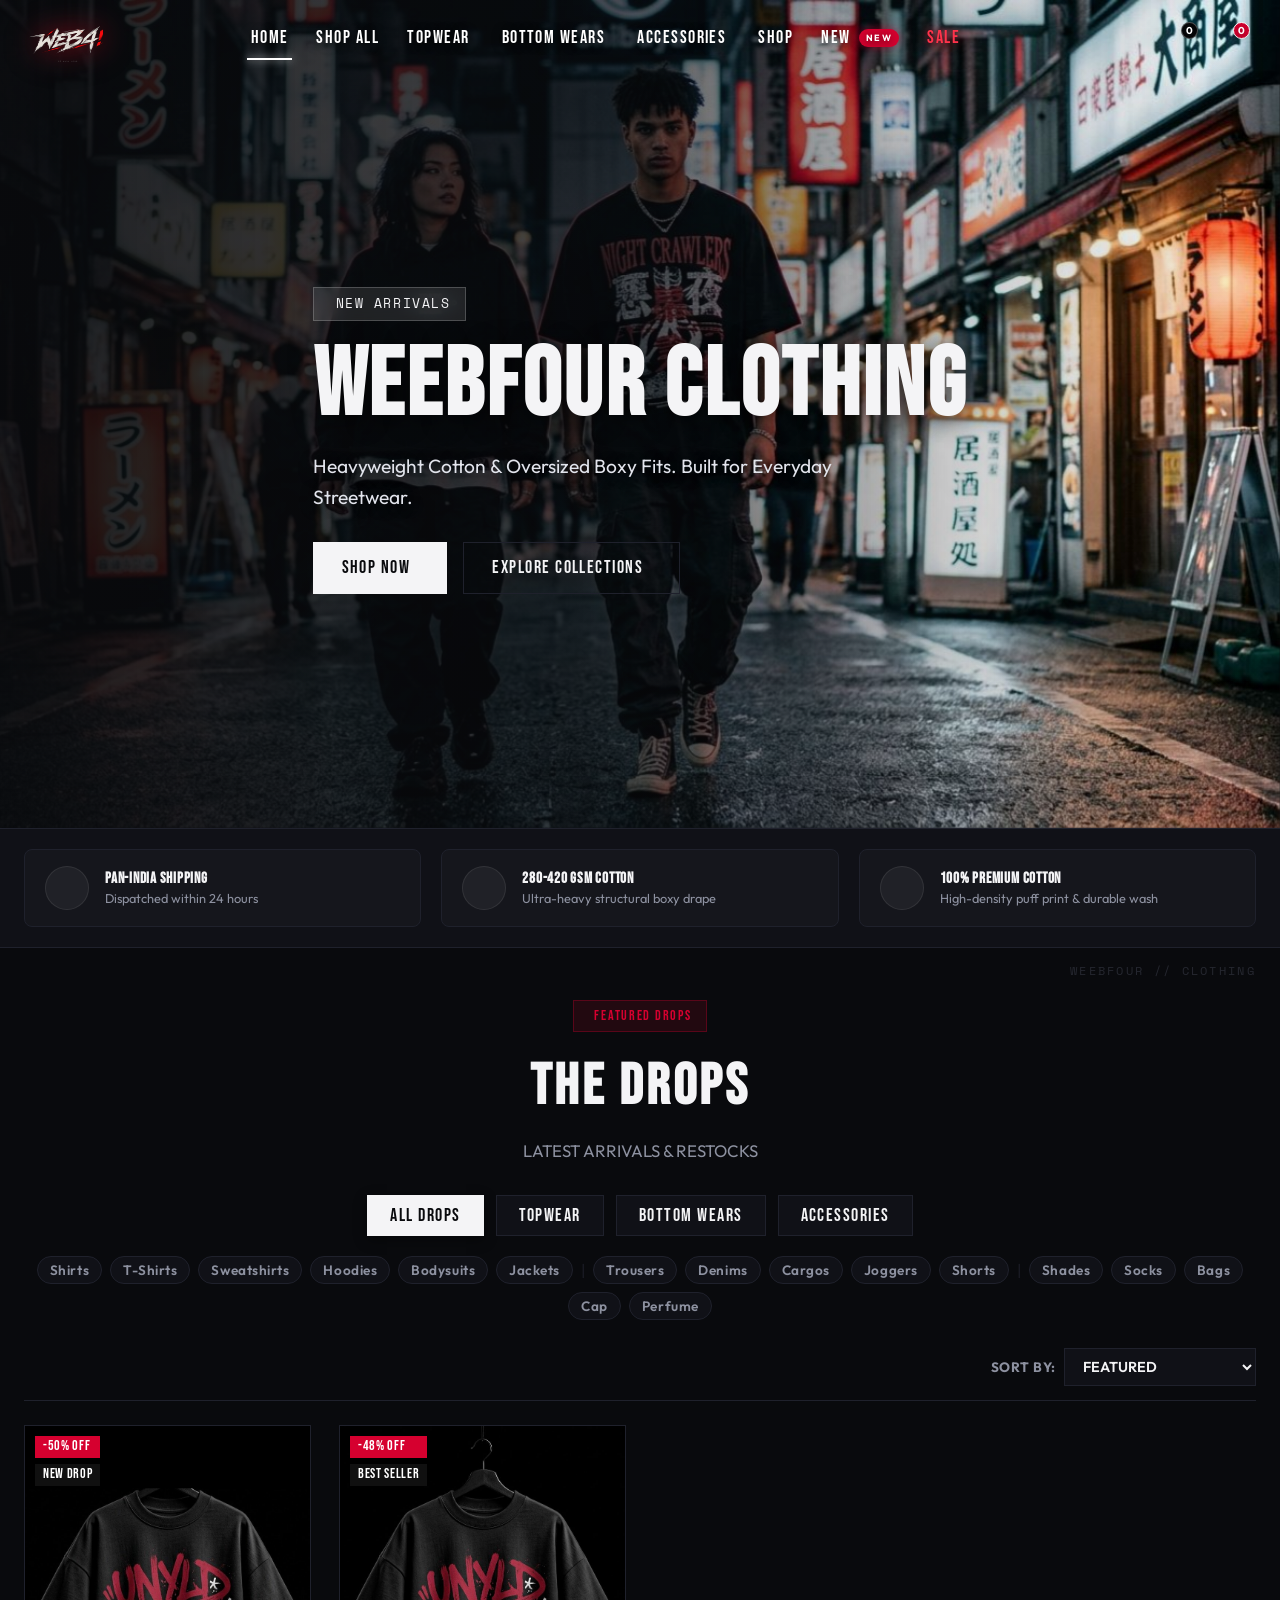
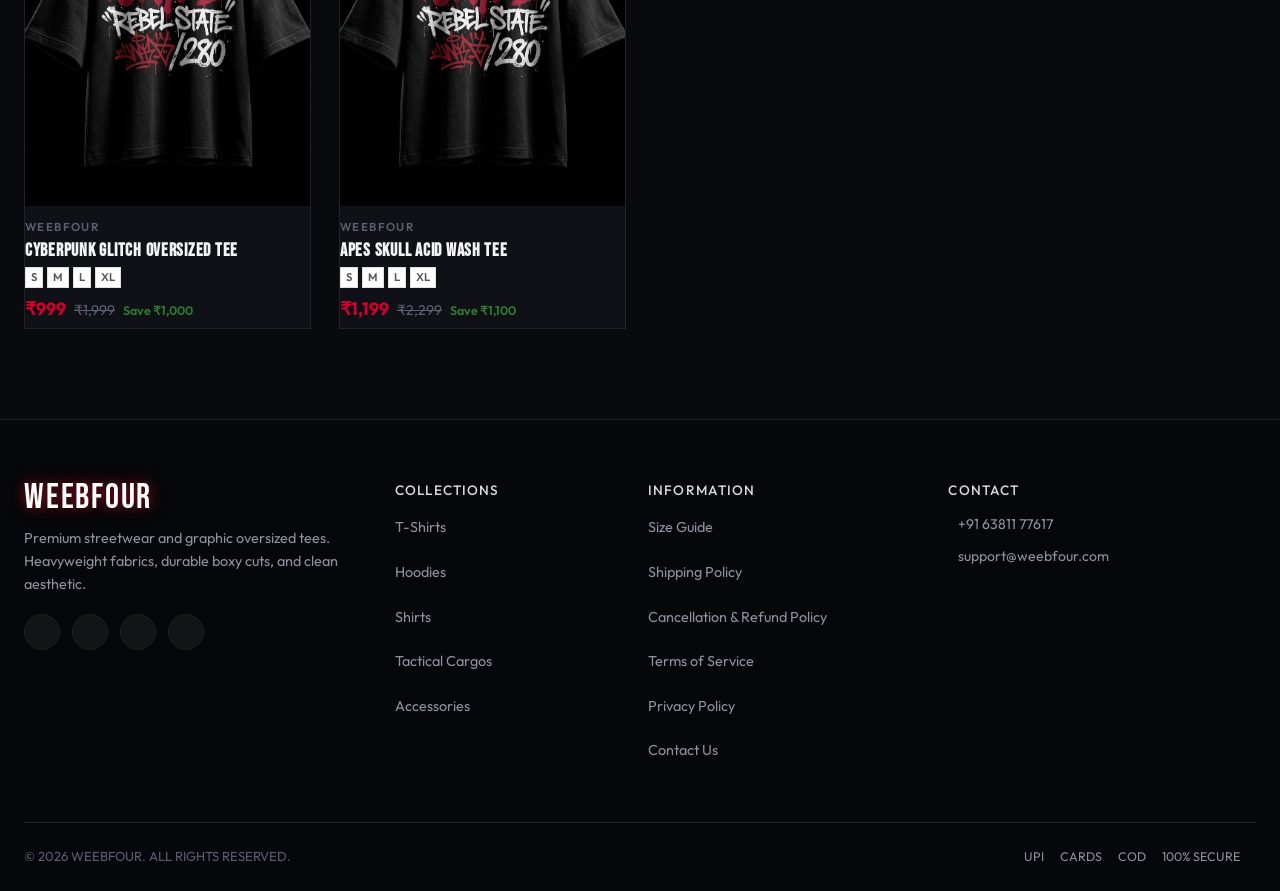
==== commit 4e79d5d3: "feat: add Cashfree and RBI compliance policy pages (Terms, Privacy, Refund, Shipping, Contact) and u" ====
--- a/index.html
+++ b/index.html
@@ -3,7 +3,7 @@
 <head>
   <meta charset="UTF-8">
   <meta name="viewport" content="width=device-width, initial-scale=1.0">
-  <title>weebfour.com</title>
+  <title>WEEBFOUR | Official Streetwear Store</title>
   
   <!-- SEO Meta Tags -->
   <meta name="description" content="WEEBFOUR - Premium Heavyweight Streetwear. Oversized graphic tees and everyday essentials.">
@@ -522,16 +522,21 @@
             
             <form id="contact-info-form" onsubmit="handleContactFormSubmit(event)">
               <div class="form-group-field">
+                <label class="checkout-field-label">Full Name *</label>
+                <input type="text" id="co-name" class="form-control-input" required placeholder="Enter your full name" autocomplete="name">
+              </div>
+
+              <div class="form-group-field">
                 <label class="checkout-field-label">Mobile Number *</label>
                 <div style="display: flex; gap: 8px;">
                   <span style="display: flex; align-items: center; padding: 0 14px; background: rgba(255,255,255,0.06); border: 1px solid var(--color-border); font-size: 0.9rem; color: var(--color-foreground);">+91</span>
-                  <input type="tel" id="co-phone" class="form-control-input" required pattern="[0-9]{10}" placeholder="Enter 10-digit mobile number" maxlength="10" autofocus>
+                  <input type="tel" id="co-phone" class="form-control-input" required pattern="[0-9]{10}" placeholder="Enter 10-digit mobile number" maxlength="10">
                 </div>
               </div>
 
               <div class="form-group-field">
                 <label class="checkout-field-label">Email Address *</label>
-                <input type="email" id="co-email" class="form-control-input" required placeholder="name@example.com">
+                <input type="email" id="co-email" class="form-control-input" required placeholder="name@example.com" autocomplete="email">
               </div>
 
               <button type="submit" class="btn btn-primary btn-block" style="padding: 14px; font-size: 1.05rem; margin-top: 14px;">
@@ -609,8 +614,20 @@
 
             <h4 class="checkout-panel-heading">Payment Method</h4>
 
-            <label class="payment-method-tile selected" onclick="selectPaymentMethod(this, 'UPI / Instant QR Code')">
+            <!-- Cashfree Payment Gateway (Online UPI, Cards, NetBanking) -->
+            <label class="payment-method-tile selected" onclick="selectPaymentMethod(this, 'Cashfree Payment Gateway')">
               <input type="radio" name="pay-method" checked style="margin-top: 4px;">
+              <div>
+                <strong style="display: flex; align-items: center; gap: 8px; font-size: 1.05rem;">
+                  <i class="ri-secure-payment-line" style="color: #00d66c;"></i> Cashfree Payment Gateway
+                  <span style="font-size: 0.72rem; padding: 2px 6px; background: rgba(0, 214, 108, 0.15); color: #00d66c; border-radius: 3px; font-weight: 600;">INSTANT</span>
+                </strong>
+                <span style="font-size: 0.85rem; color: var(--color-text-muted);">UPI (Google Pay, PhonePe, Paytm), All Debit/Credit Cards & NetBanking</span>
+              </div>
+            </label>
+
+            <label class="payment-method-tile" onclick="selectPaymentMethod(this, 'UPI / Instant QR Code')">
+              <input type="radio" name="pay-method" style="margin-top: 4px;">
               <div>
                 <strong style="display: block; font-size: 1.05rem;"><i class="ri-qr-code-line" style="color: #00d66c;"></i> UPI / Instant QR Code</strong>
                 <span style="font-size: 0.85rem; color: var(--color-text-muted);">Google Pay, PhonePe, Paytm, BHIM UPI (Zero transaction fee)</span>
@@ -643,23 +660,36 @@
             </div>
           </div>
 
-          <!-- Step 4: Order Confirmation -->
-          <div id="checkout-step4-panel" style="display: none; text-align: center; padding: 30px 10px;">
-            <i class="ri-checkbox-circle-fill" style="font-size: 4rem; color: #00d66c;"></i>
-            <h2 style="font-family: var(--font-heading); font-size: 2.2rem; margin: 12px 0 6px;">ORDER CONFIRMED!</h2>
-            <p style="font-size: 1.1rem; color: var(--color-foreground); font-weight: 700;">ORDER ID: <span id="confirmed-order-number">WEEB-98412</span></p>
+          <!-- Step 4: Payment Successful & Order Confirmation -->
+          <div id="checkout-step4-panel" style="display: none; text-align: center; padding: 30px 14px;">
+            <div class="payment-success-icon-wrap" style="width: 80px; height: 80px; margin: 0 auto 16px; border-radius: 50%; background: rgba(0, 214, 108, 0.12); display: flex; align-items: center; justify-content: center; border: 2px solid #00d66c;">
+              <i class="ri-checkbox-circle-fill" style="font-size: 3.8rem; color: #00d66c; line-height: 1;"></i>
+            </div>
             
-            <div style="background: rgba(255,255,255,0.03); border: 1px solid var(--color-border); border-radius: 6px; padding: 16px; margin: 18px auto; max-width: 440px; text-align: left; font-size: 0.9rem; line-height: 1.6;">
-              <div><strong style="color: #fff;">Customer Contact:</strong> <span id="confirmed-contact" style="color: var(--color-text-muted);"></span></div>
-              <div style="margin-top: 4px;"><strong style="color: #fff;">Delivery To:</strong> <span id="confirmed-address" style="color: var(--color-text-muted);"></span></div>
-              <div style="margin-top: 4px;"><strong style="color: #fff;">Estimated Dispatch:</strong> <span style="color: #00d66c;">Within 24-48 Hours</span></div>
-              <div style="margin-top: 4px;"><strong style="color: #fff;">Expected Delivery:</strong> <span style="color: var(--color-foreground);">3-5 Business Days (Free Express Courier)</span></div>
-            </div>
-
-            <p style="color: var(--color-text-muted); margin: 12px 0 24px; font-size: 0.9rem;">Thank you for your order! We have dispatched tracking links and tax invoice to your mobile and email.</p>
-            <button class="btn btn-primary" onclick="closeCheckoutModal(); clearCartAfterPurchase();" style="padding: 14px 28px; font-size: 1.15rem;">
-              CONTINUE SHOPPING <i class="ri-shopping-bag-line"></i>
-            </button>
+            <h2 style="font-family: var(--font-heading); font-size: 2.2rem; margin: 6px 0 4px; letter-spacing: 0.05em; color: #ffffff;">PAYMENT SUCCESSFUL</h2>
+            <div style="font-size: 1.2rem; font-weight: 700; color: #00d66c; margin-bottom: 4px; text-transform: uppercase; letter-spacing: 0.04em;">Your order is being packed</div>
+            <div style="font-size: 1rem; color: var(--color-foreground); margin-bottom: 20px; font-weight: 500;">We will get to you right away</div>
+            
+            <p style="font-size: 1.05rem; color: var(--color-foreground); font-weight: 700; margin-bottom: 12px;">ORDER ID: <span id="confirmed-order-number" style="letter-spacing: 0.06em; color: var(--color-sale-red);">WEEB-98412</span></p>
+            
+            <div style="background: rgba(255,255,255,0.03); border: 1px solid var(--color-border); border-radius: 8px; padding: 18px; margin: 0 auto 20px; max-width: 440px; text-align: left; font-size: 0.9rem; line-height: 1.6;">
+              <div style="margin-bottom: 4px;"><strong style="color: #fff;">Customer:</strong> <span id="confirmed-customer-name" style="color: var(--color-foreground); font-weight: 600;"></span></div>
+              <div style="margin-bottom: 4px;"><strong style="color: #fff;">Contact:</strong> <span id="confirmed-contact" style="color: var(--color-text-muted);"></span></div>
+              <div style="margin-bottom: 4px;"><strong style="color: #fff;">Delivery To:</strong> <span id="confirmed-address" style="color: var(--color-text-muted);"></span></div>
+              <div style="margin-top: 10px; padding-top: 10px; border-top: 1px dashed var(--color-border); display: flex; align-items: center; gap: 8px; color: #00d66c; font-size: 0.85rem;">
+                <i class="ri-mail-check-line" style="font-size: 1.25rem;"></i>
+                <span>Confirmation email sent from <strong>weebfour.4@gmail.com</strong> to <strong id="confirmed-email-notice" style="color: #ffffff;"></strong></span>
+              </div>
+            </div>
+
+            <div style="display: flex; flex-direction: column; gap: 10px; max-width: 360px; margin: 0 auto;">
+              <button type="button" class="btn btn-primary" onclick="closeCheckoutModal(); clearCartAfterPurchase(); window.location.href='index.html#shop';" style="padding: 14px 28px; font-size: 1.05rem;">
+                CONTINUE SHOPPING <i class="ri-shopping-bag-line"></i>
+              </button>
+              <a id="confirmed-whatsapp-btn" href="#" target="_blank" class="btn btn-secondary" style="padding: 12px 20px; font-size: 0.95rem; display: flex; align-items: center; justify-content: center; gap: 8px; color: #25D366; border-color: rgba(37, 211, 102, 0.4);">
+                <i class="ri-whatsapp-line" style="font-size: 1.2rem;"></i> Track Order on WhatsApp
+              </a>
+            </div>
           </div>
         </div>
 
@@ -828,9 +858,11 @@
           <h4 class="footer-col-title">INFORMATION</h4>
           <ul class="footer-links-list">
             <li><a href="javascript:void(0)" onclick="openSizeChartModal()">Size Guide</a></li>
-            <li><a href="javascript:void(0)" onclick="alert('Shipping Policy: Free Pan-India express delivery on all orders. Dispatches in 24-48 hours.')">Shipping Policy</a></li>
-            <li><a href="javascript:void(0)" onclick="alert('Terms: 100% authentic streetwear quality.')">Terms of Service</a></li>
-            <li><a href="javascript:void(0)" onclick="alert('Privacy Policy: All customer information is 256-bit SSL encrypted.')">Privacy Policy</a></li>
+            <li><a href="shipping-policy.html">Shipping Policy</a></li>
+            <li><a href="refund-policy.html">Cancellation &amp; Refund Policy</a></li>
+            <li><a href="terms.html">Terms of Service</a></li>
+            <li><a href="privacy-policy.html">Privacy Policy</a></li>
+            <li><a href="contact.html">Contact Us</a></li>
           </ul>
         </div>
 
@@ -839,11 +871,11 @@
           <h4 class="footer-col-title">CONTACT</h4>
           <div class="footer-contact-item">
             <i class="ri-phone-line"></i>
-            <span>+91 63811 77617</span>
+            <a href="tel:+916381177617" style="color: inherit; text-decoration: none;">+91 63811 77617</a>
           </div>
           <div class="footer-contact-item">
             <i class="ri-mail-line"></i>
-            <span id="footer-email">support@weebfour.com</span>
+            <a href="mailto:weebfour.4@gmail.com" id="footer-email" style="color: inherit; text-decoration: none;">weebfour.4@gmail.com</a>
           </div>
         </div>
       </div>
@@ -911,6 +943,9 @@
         </button>
         <button class="admin-tab-btn" data-tab="media" onclick="switchAdminTab('media')">
           <i class="ri-image-edit-line"></i> BANNERS & PHOTOS
+        </button>
+        <button class="admin-tab-btn" data-tab="contacts" onclick="switchAdminTab('contacts')">
+          <i class="ri-contacts-book-line"></i> CUSTOMER CONTACTS & LEADS
         </button>
       </div>
 
@@ -1063,6 +1098,91 @@
               </div>
               <div style="height: 60px; background: #222; display: flex; align-items: center; justify-content: center; padding: 10px; margin-top: 10px;">
                 <img id="admin-logo-preview" src="" style="max-height: 100%; max-width: 100%;">
+              </div>
+            </div>
+          </div>
+        </div>
+
+        <!-- Tab 5: Customer Contacts & Leads Manager -->
+        <div class="admin-panel" id="admin-panel-contacts">
+          <!-- Metric Badges -->
+          <div style="display: grid; grid-template-columns: repeat(auto-fit, minmax(200px, 1fr)); gap: 14px; margin-bottom: 20px;">
+            <div style="background: rgba(255,255,255,0.03); border: 1px solid var(--color-border); border-radius: 6px; padding: 16px;">
+              <div style="font-size: 0.8rem; color: var(--color-text-muted); text-transform: uppercase;">Total Captured Contacts</div>
+              <div id="metric-total-contacts" style="font-family: var(--font-heading); font-size: 2rem; color: var(--color-foreground);">0</div>
+            </div>
+            <div style="background: rgba(255,255,255,0.03); border: 1px solid var(--color-border); border-radius: 6px; padding: 16px;">
+              <div style="font-size: 0.8rem; color: #00d66c; text-transform: uppercase;">Confirmed Orders</div>
+              <div id="metric-confirmed-orders" style="font-family: var(--font-heading); font-size: 2rem; color: #00d66c;">0</div>
+            </div>
+            <div style="background: rgba(255,255,255,0.03); border: 1px solid var(--color-border); border-radius: 6px; padding: 16px;">
+              <div style="font-size: 0.8rem; color: #ffaa00; text-transform: uppercase;">Contact Leads (Pending Checkout)</div>
+              <div id="metric-leads-count" style="font-family: var(--font-heading); font-size: 2rem; color: #ffaa00;">0</div>
+            </div>
+          </div>
+
+          <!-- Controls Row -->
+          <div style="display: flex; flex-wrap: wrap; justify-content: space-between; align-items: center; gap: 10px; margin-bottom: 16px;">
+            <div style="display: flex; gap: 10px; flex: 1; max-width: 480px;">
+              <input type="text" id="admin-contacts-search" class="form-control-input" placeholder="Search by name, phone, or email..." oninput="renderAdminContactsList()">
+              <select id="admin-contacts-filter" class="form-control-input" style="max-width: 170px;" onchange="renderAdminContactsList()">
+                <option value="all">All Contacts</option>
+                <option value="confirmed">Confirmed Orders</option>
+                <option value="leads">Captured Leads</option>
+              </select>
+            </div>
+            <div style="display: flex; gap: 8px;">
+              <button type="button" class="btn btn-secondary btn-sm" onclick="exportContactsCSV()"><i class="ri-file-excel-2-line"></i> EXPORT CSV</button>
+              <button type="button" class="btn btn-secondary btn-sm" onclick="loadAndRenderAdminContacts()"><i class="ri-refresh-line"></i> REFRESH</button>
+            </div>
+          </div>
+
+          <!-- Contacts Table -->
+          <div style="overflow-x: auto; background: rgba(255,255,255,0.015); border: 1px solid var(--color-border); border-radius: 6px; margin-bottom: 24px;">
+            <table class="admin-table">
+              <thead>
+                <tr>
+                  <th>CUSTOMER NAME</th>
+                  <th>PHONE NUMBER</th>
+                  <th>EMAIL ADDRESS</th>
+                  <th>STATUS</th>
+                  <th>ITEMS / VALUE</th>
+                  <th>DATE</th>
+                  <th>ACTIONS</th>
+                </tr>
+              </thead>
+              <tbody id="admin-contacts-table-body">
+                <tr><td colspan="7" style="text-align: center; color: var(--color-text-muted); padding: 24px;">Loading database contacts...</td></tr>
+              </tbody>
+            </table>
+          </div>
+
+          <!-- EmailJS / Gmail Setup Card -->
+          <div class="admin-card-box" style="margin-top: 10px; border: 1px solid rgba(255,255,255,0.1); background: rgba(255,255,255,0.02);">
+            <div style="display: flex; justify-content: space-between; align-items: center; margin-bottom: 12px;">
+              <h4 style="font-family: var(--font-heading); font-size: 1.25rem; margin: 0; display: flex; align-items: center; gap: 8px;">
+                <i class="ri-mail-send-line" style="color: #ea4335;"></i> AUTOMATED GMAIL ORDER CONFIRMATION SETTINGS (weebfour.4@gmail.com)
+              </h4>
+              <button type="button" class="btn btn-sm btn-secondary" onclick="sendTestConfirmationEmail()"><i class="ri-mail-check-line"></i> SEND TEST EMAIL TO GMAIL</button>
+            </div>
+            <p style="font-size: 0.85rem; color: var(--color-text-muted); line-height: 1.5; margin-bottom: 14px;">
+              Orders automatically trigger emails mentioning the customer's name, their ordered items, and order number. Connect your free EmailJS account with <strong>weebfour.4@gmail.com</strong> for custom domain/Gmail SMTP delivery, or use our direct email dispatcher.
+            </p>
+            <div class="form-row-2col">
+              <div class="form-group-field">
+                <label>EmailJS Service ID</label>
+                <input type="text" id="admin-emailjs-service" class="form-control-input" placeholder="e.g. service_weebfour" value="service_weebfour">
+              </div>
+              <div class="form-group-field">
+                <label>EmailJS Template ID</label>
+                <input type="text" id="admin-emailjs-template" class="form-control-input" placeholder="e.g. template_order_confirm" value="template_order_confirm">
+              </div>
+            </div>
+            <div class="form-group-field" style="margin-top: 8px;">
+              <label>EmailJS Public Key (User ID)</label>
+              <div style="display: flex; gap: 8px;">
+                <input type="text" id="admin-emailjs-key" class="form-control-input" placeholder="Paste your EmailJS Public Key here">
+                <button type="button" class="btn btn-sm btn-primary" onclick="saveEmailJSConfig()">SAVE EMAIL KEYS</button>
               </div>
             </div>
           </div>
@@ -1159,6 +1279,10 @@
   <script src="https://cdnjs.cloudflare.com/ajax/libs/gsap/3.12.5/ScrollTrigger.min.js"></script>
   <script src="https://unpkg.com/lenis@1.1.9/dist/lenis.min.js"></script>
 
+  <!-- Automated Email Confirmation (Gmail: weebfour.4@gmail.com) & Cashfree Payment Gateway SDK -->
+  <script src="https://cdn.jsdelivr.net/npm/@emailjs/browser@4/dist/email.min.js"></script>
+  <script src="https://sdk.cashfree.com/js/v3/cashfree.js"></script>
+
   <!-- Supabase JS Client & Storefront Scripts -->
   <script src="https://cdn.jsdelivr.net/npm/@supabase/supabase-js@2"></script>
   <script src="products.js"></script>
--- a/styles.css
+++ b/styles.css
@@ -4305,3 +4305,39 @@
     font-size: 1.4rem !important;
   }
 }
+
+/* Payment Success Screen with Green Tick Animation */
+.payment-success-icon-wrap {
+  animation: popSuccessTick 0.5s cubic-bezier(0.175, 0.885, 0.32, 1.275) both;
+}
+
+@keyframes popSuccessTick {
+  0% {
+    transform: scale(0.6);
+    opacity: 0;
+  }
+  50% {
+    transform: scale(1.15);
+  }
+  100% {
+    transform: scale(1);
+    opacity: 1;
+  }
+}
+
+/* Admin Customer Contacts Badges & Layout */
+.badge-confirmed {
+  background: rgba(0, 214, 108, 0.15) !important;
+  color: #00d66c !important;
+  border: 1px solid rgba(0, 214, 108, 0.3);
+}
+
+.badge-lead {
+  background: rgba(255, 170, 0, 0.15) !important;
+  color: #ffaa00 !important;
+  border: 1px solid rgba(255, 170, 0, 0.3);
+}
+
+#admin-contacts-table-body tr:hover {
+  background: rgba(255, 255, 255, 0.03);
+}
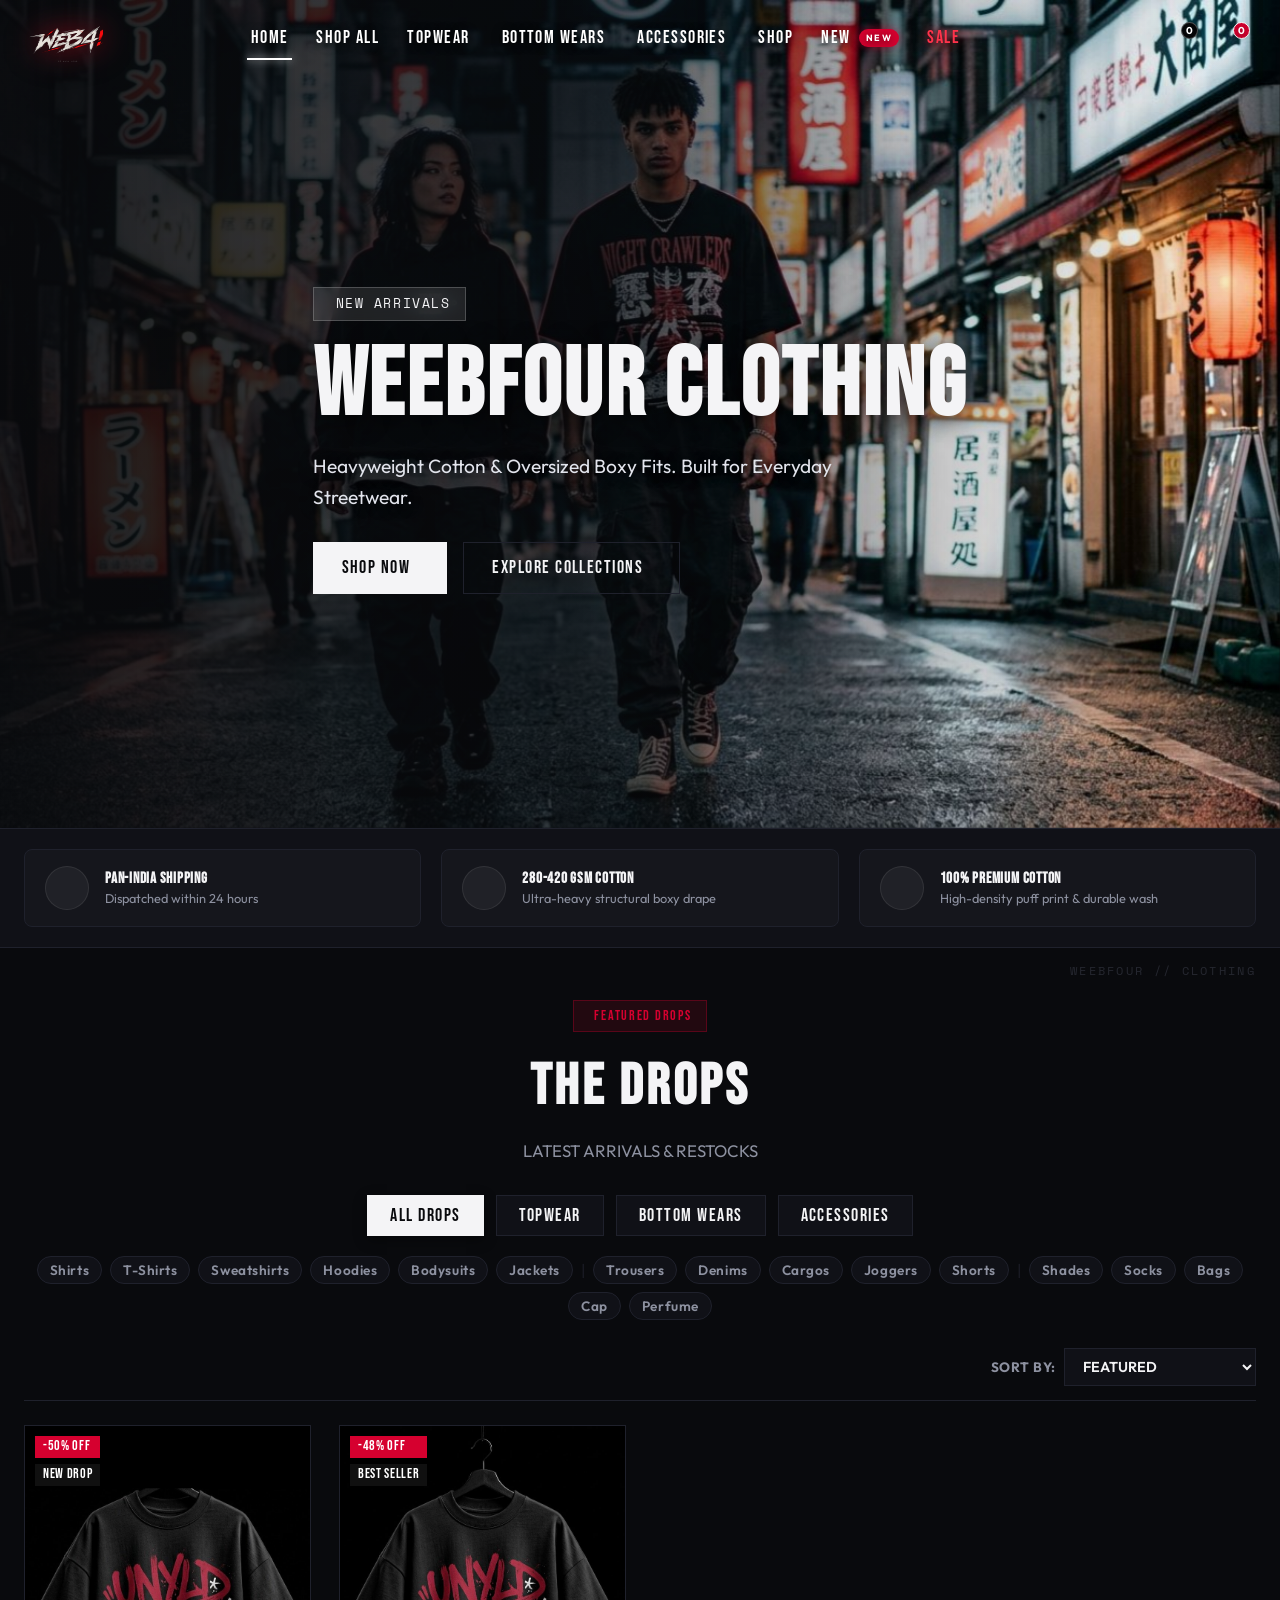
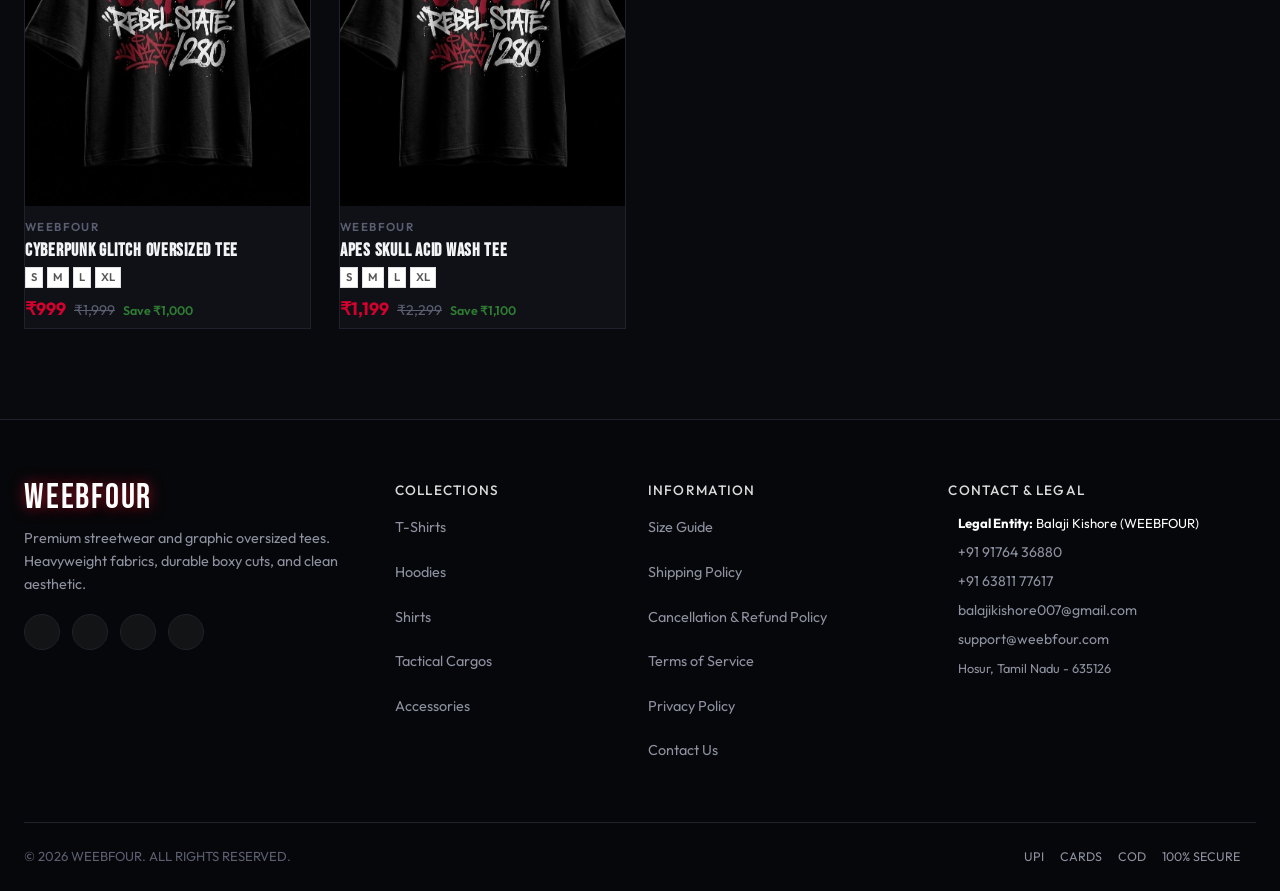
==== commit 3e23c924: "fix: pre-render product catalog and add legal entity Balaji Kishore, balajikishore007@gmail.com, 917" ====
--- a/index.html
+++ b/index.html
@@ -27,6 +27,59 @@
   
   <!-- Stylesheet -->
   <link rel="stylesheet" href="styles.css">
+  <!-- Schema.org Product Structured Data for Compliance & Bot Crawlers -->
+  <script type="application/ld+json">
+  {
+    "@context": "https://schema.org",
+    "@graph": [
+      {
+        "@type": "Organization",
+        "name": "WEEBFOUR",
+        "legalName": "Balaji Kishore",
+        "url": "https://weebfour.com",
+        "logo": "https://weebfour.com/assets/favicon.png",
+        "contactPoint": {
+          "@type": "ContactPoint",
+          "telephone": "+91-9176436880",
+          "contactType": "customer service",
+          "email": "balajikishore007@gmail.com",
+          "areaServed": "IN",
+          "availableLanguage": ["en", "ta", "hi"]
+        }
+      },
+      {
+        "@type": "Product",
+        "name": "CYBERPUNK GLITCH OVERSIZED TEE",
+        "image": "https://weebfour.com/assets/tee_front_clean.jpg",
+        "description": "280 GSM ultra-dense French Terry Cotton, oversized boxy streetwear fit with puff print calligraphy.",
+        "brand": { "@type": "Brand", "name": "WEEBFOUR" },
+        "offers": {
+          "@type": "Offer",
+          "priceCurrency": "INR",
+          "price": "999",
+          "priceValidUntil": "2027-12-31",
+          "availability": "https://schema.org/InStock",
+          "url": "https://weebfour.com/product.html?id=1"
+        }
+      },
+      {
+        "@type": "Product",
+        "name": "APES SKULL ACID WASH TEE",
+        "image": "https://weebfour.com/assets/tee_front.jpg",
+        "description": "Custom acid-washed heavyweight 260 GSM streetwear t-shirt with signature distressed Apes Skull design.",
+        "brand": { "@type": "Brand", "name": "WEEBFOUR" },
+        "offers": {
+          "@type": "Offer",
+          "priceCurrency": "INR",
+          "price": "1199",
+          "priceValidUntil": "2027-12-31",
+          "availability": "https://schema.org/InStock",
+          "url": "https://weebfour.com/product.html?id=2"
+        }
+      }
+    ]
+  }
+  </script>
 </head>
 <body>
 
@@ -359,9 +412,91 @@
         </div>
       </div>
 
-      <!-- PRODUCT GRID CONTAINER: 4 Columns Desktop / 2 Columns Mobile -->
+      <!-- PRODUCT GRID CONTAINER: 4 Columns Desktop / 2 Columns Mobile (Pre-rendered for bot compliance & fast load) -->
       <div class="product-grid" id="product-grid-container">
-        <!-- Rendered dynamically by app.js -->
+        <!-- Product 1: CYBERPUNK GLITCH OVERSIZED TEE -->
+        <div class="product-card" data-id="1">
+          <div class="card-media-box" onclick="window.location.href='product.html?id=1'" style="cursor: pointer;">
+            <div class="card-badges-left">
+              <span class="sale-pill-badge">-50% OFF</span>
+              <span class="bestseller-badge">NEW DROP</span>
+            </div>
+            <div class="card-actions-right" onclick="event.stopPropagation();">
+              <button class="card-icon-btn" onclick="toggleWishlist(1)" title="Add to Wishlist" aria-label="Wishlist">
+                <i class="ri-heart-line"></i>
+              </button>
+              <button class="card-icon-btn" onclick="window.location.href='product.html?id=1'" title="Open Product Page" aria-label="Open Product Page">
+                <i class="ri-eye-line"></i>
+              </button>
+              <button class="card-icon-btn" onclick="quickAddToCart(1)" title="Quick Add to Bag" aria-label="Add to Bag">
+                <i class="ri-shopping-bag-line"></i>
+              </button>
+            </div>
+            <img src="assets/tee_front_clean.jpg" alt="CYBERPUNK GLITCH OVERSIZED TEE" class="card-img-main" loading="lazy">
+            <img src="assets/tee_back.jpg" alt="CYBERPUNK GLITCH OVERSIZED TEE alternate angle" class="card-img-hover" loading="lazy">
+            <div class="card-quick-sizes" onclick="event.stopPropagation();">
+              <span class="quick-size-label">QUICK ADD:</span>
+              <button type="button" class="quick-size-btn" onclick="quickAddWithSize(event, 1, 'S')" title="Quick add S">S</button>
+              <button type="button" class="quick-size-btn" onclick="quickAddWithSize(event, 1, 'M')" title="Quick add M">M</button>
+              <button type="button" class="quick-size-btn" onclick="quickAddWithSize(event, 1, 'L')" title="Quick add L">L</button>
+              <button type="button" class="quick-size-btn" onclick="quickAddWithSize(event, 1, 'XL')" title="Quick add XL">XL</button>
+            </div>
+          </div>
+          <div class="card-info-wrap">
+            <span class="card-brand-tag">WEEBFOUR</span>
+            <h3 class="card-product-title" onclick="window.location.href='product.html?id=1'" style="cursor: pointer;">CYBERPUNK GLITCH OVERSIZED TEE</h3>
+            <div class="card-sizes-row">
+              <span class="mini-size-pill">S</span><span class="mini-size-pill">M</span><span class="mini-size-pill">L</span><span class="mini-size-pill">XL</span>
+            </div>
+            <div class="card-price-row">
+              <span class="card-sale-price">₹999</span>
+              <span class="card-compare-price">₹1,999</span>
+              <span class="card-save-amount">Save ₹1,000</span>
+            </div>
+          </div>
+        </div>
+
+        <!-- Product 2: APES SKULL ACID WASH TEE -->
+        <div class="product-card" data-id="2">
+          <div class="card-media-box" onclick="window.location.href='product.html?id=2'" style="cursor: pointer;">
+            <div class="card-badges-left">
+              <span class="sale-pill-badge">-48% OFF</span>
+              <span class="bestseller-badge">BEST SELLER</span>
+            </div>
+            <div class="card-actions-right" onclick="event.stopPropagation();">
+              <button class="card-icon-btn" onclick="toggleWishlist(2)" title="Add to Wishlist" aria-label="Wishlist">
+                <i class="ri-heart-line"></i>
+              </button>
+              <button class="card-icon-btn" onclick="window.location.href='product.html?id=2'" title="Open Product Page" aria-label="Open Product Page">
+                <i class="ri-eye-line"></i>
+              </button>
+              <button class="card-icon-btn" onclick="quickAddToCart(2)" title="Quick Add to Bag" aria-label="Add to Bag">
+                <i class="ri-shopping-bag-line"></i>
+              </button>
+            </div>
+            <img src="assets/tee_front.jpg" alt="APES SKULL ACID WASH TEE" class="card-img-main" loading="lazy">
+            <img src="assets/tee_back.jpg" alt="APES SKULL ACID WASH TEE alternate angle" class="card-img-hover" loading="lazy">
+            <div class="card-quick-sizes" onclick="event.stopPropagation();">
+              <span class="quick-size-label">QUICK ADD:</span>
+              <button type="button" class="quick-size-btn" onclick="quickAddWithSize(event, 2, 'S')" title="Quick add S">S</button>
+              <button type="button" class="quick-size-btn" onclick="quickAddWithSize(event, 2, 'M')" title="Quick add M">M</button>
+              <button type="button" class="quick-size-btn" onclick="quickAddWithSize(event, 2, 'L')" title="Quick add L">L</button>
+              <button type="button" class="quick-size-btn" onclick="quickAddWithSize(event, 2, 'XL')" title="Quick add XL">XL</button>
+            </div>
+          </div>
+          <div class="card-info-wrap">
+            <span class="card-brand-tag">WEEBFOUR</span>
+            <h3 class="card-product-title" onclick="window.location.href='product.html?id=2'" style="cursor: pointer;">APES SKULL ACID WASH TEE</h3>
+            <div class="card-sizes-row">
+              <span class="mini-size-pill">S</span><span class="mini-size-pill">M</span><span class="mini-size-pill">L</span><span class="mini-size-pill">XL</span>
+            </div>
+            <div class="card-price-row">
+              <span class="card-sale-price">₹1,199</span>
+              <span class="card-compare-price">₹2,299</span>
+              <span class="card-save-amount">Save ₹1,100</span>
+            </div>
+          </div>
+        </div>
       </div>
 
       <!-- Empty State: Exact 1:1 replica of the user-provided reference screen -->
@@ -866,16 +1001,32 @@
           </ul>
         </div>
 
-        <!-- Col 4: Contact -->
+        <!-- Col 4: Contact & Legal Entity (Cashfree KYC Compliant) -->
         <div>
-          <h4 class="footer-col-title">CONTACT</h4>
-          <div class="footer-contact-item">
-            <i class="ri-phone-line"></i>
-            <a href="tel:+916381177617" style="color: inherit; text-decoration: none;">+91 63811 77617</a>
-          </div>
-          <div class="footer-contact-item">
-            <i class="ri-mail-line"></i>
+          <h4 class="footer-col-title">CONTACT &amp; LEGAL</h4>
+          <div class="footer-contact-item" style="font-size: 0.82rem; color: #fff; margin-bottom: 8px;">
+            <i class="ri-user-line" style="color: #00d66c;"></i>
+            <span><strong>Legal Entity:</strong> Balaji Kishore (WEEBFOUR)</span>
+          </div>
+          <div class="footer-contact-item" style="margin-bottom: 8px;">
+            <i class="ri-phone-line" style="color: #00d66c;"></i>
+            <a href="tel:+919176436880" style="color: inherit; text-decoration: none;">+91 91764 36880</a>
+          </div>
+          <div class="footer-contact-item" style="margin-bottom: 8px;">
+            <i class="ri-whatsapp-line" style="color: #25D366;"></i>
+            <a href="https://wa.me/916381177617" target="_blank" rel="noopener" style="color: inherit; text-decoration: none;">+91 63811 77617</a>
+          </div>
+          <div class="footer-contact-item" style="margin-bottom: 8px;">
+            <i class="ri-mail-line" style="color: #ea4335;"></i>
+            <a href="mailto:balajikishore007@gmail.com" style="color: inherit; text-decoration: none;">balajikishore007@gmail.com</a>
+          </div>
+          <div class="footer-contact-item" style="margin-bottom: 8px;">
+            <i class="ri-mail-send-line" style="color: #ea4335;"></i>
             <a href="mailto:weebfour.4@gmail.com" id="footer-email" style="color: inherit; text-decoration: none;">weebfour.4@gmail.com</a>
+          </div>
+          <div class="footer-contact-item" style="font-size: 0.8rem; color: var(--color-text-muted);">
+            <i class="ri-map-pin-line"></i>
+            <span>Hosur, Tamil Nadu - 635126</span>
           </div>
         </div>
       </div>
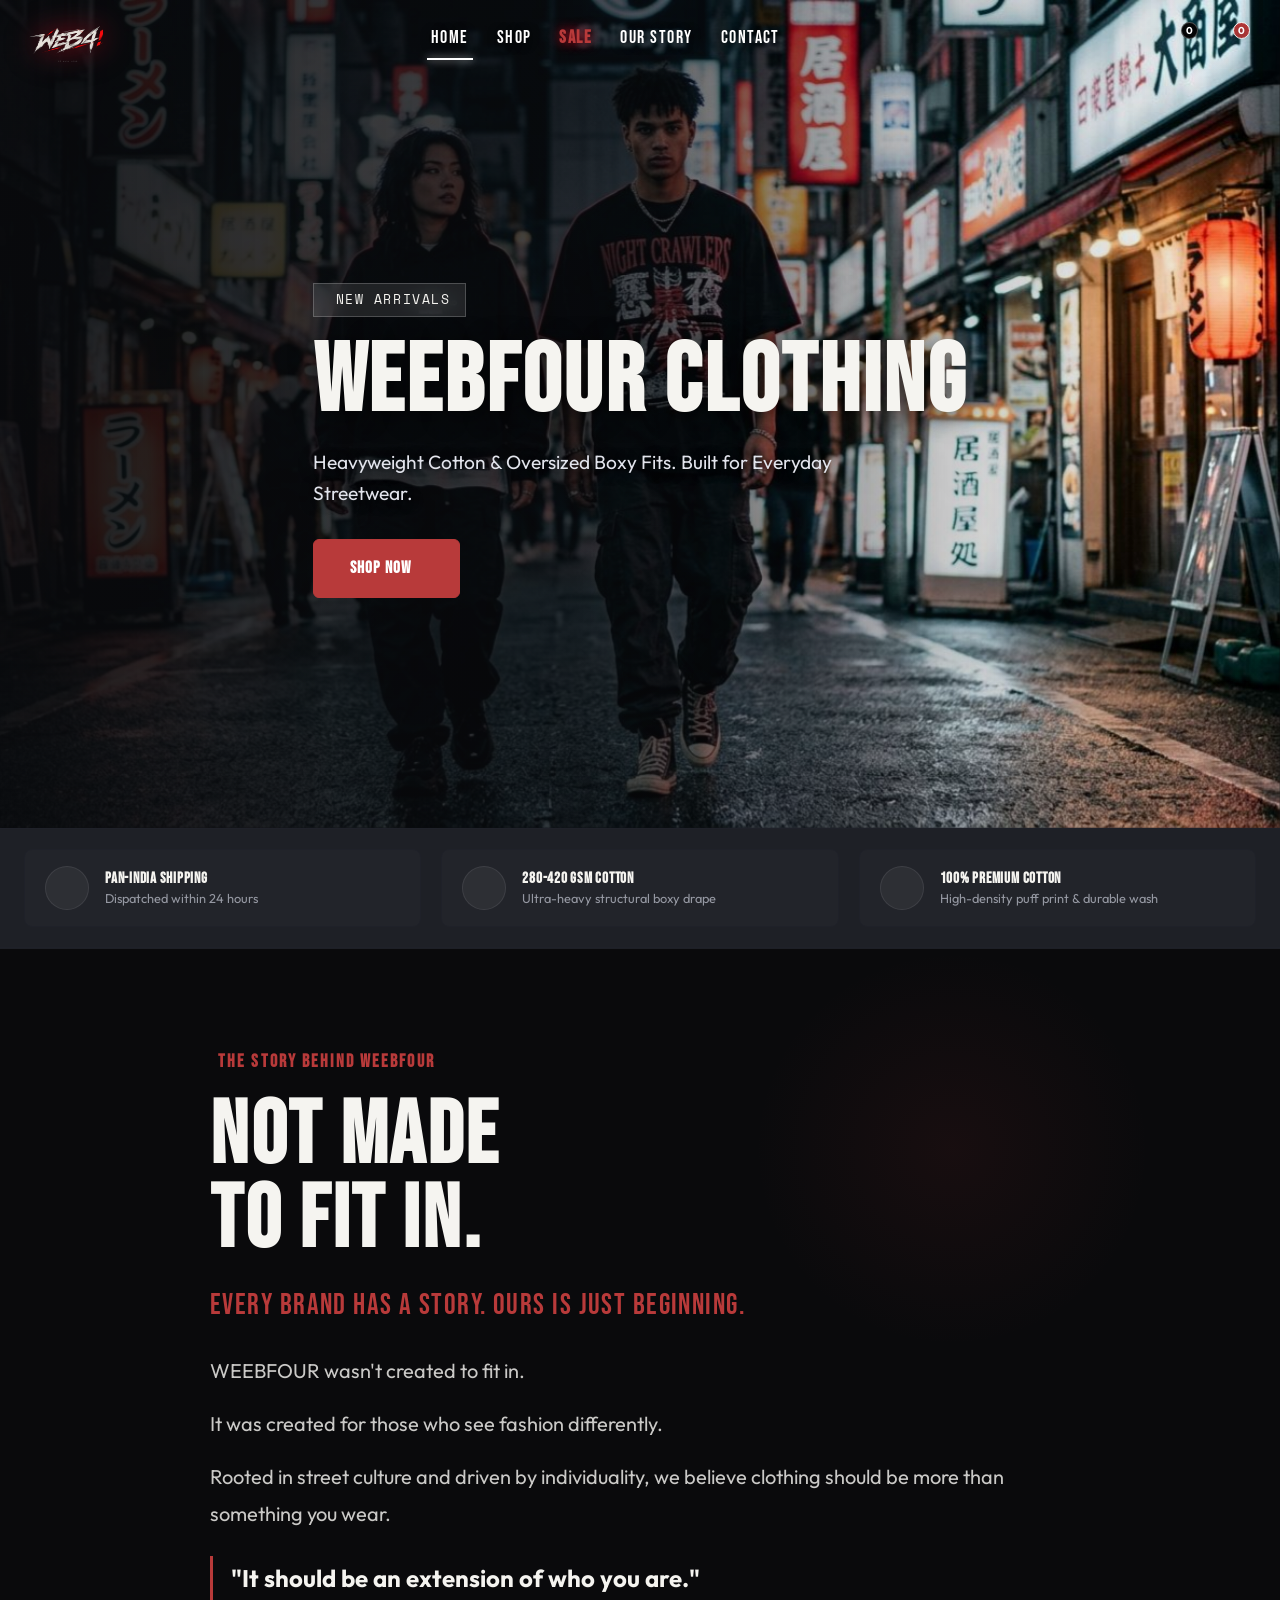
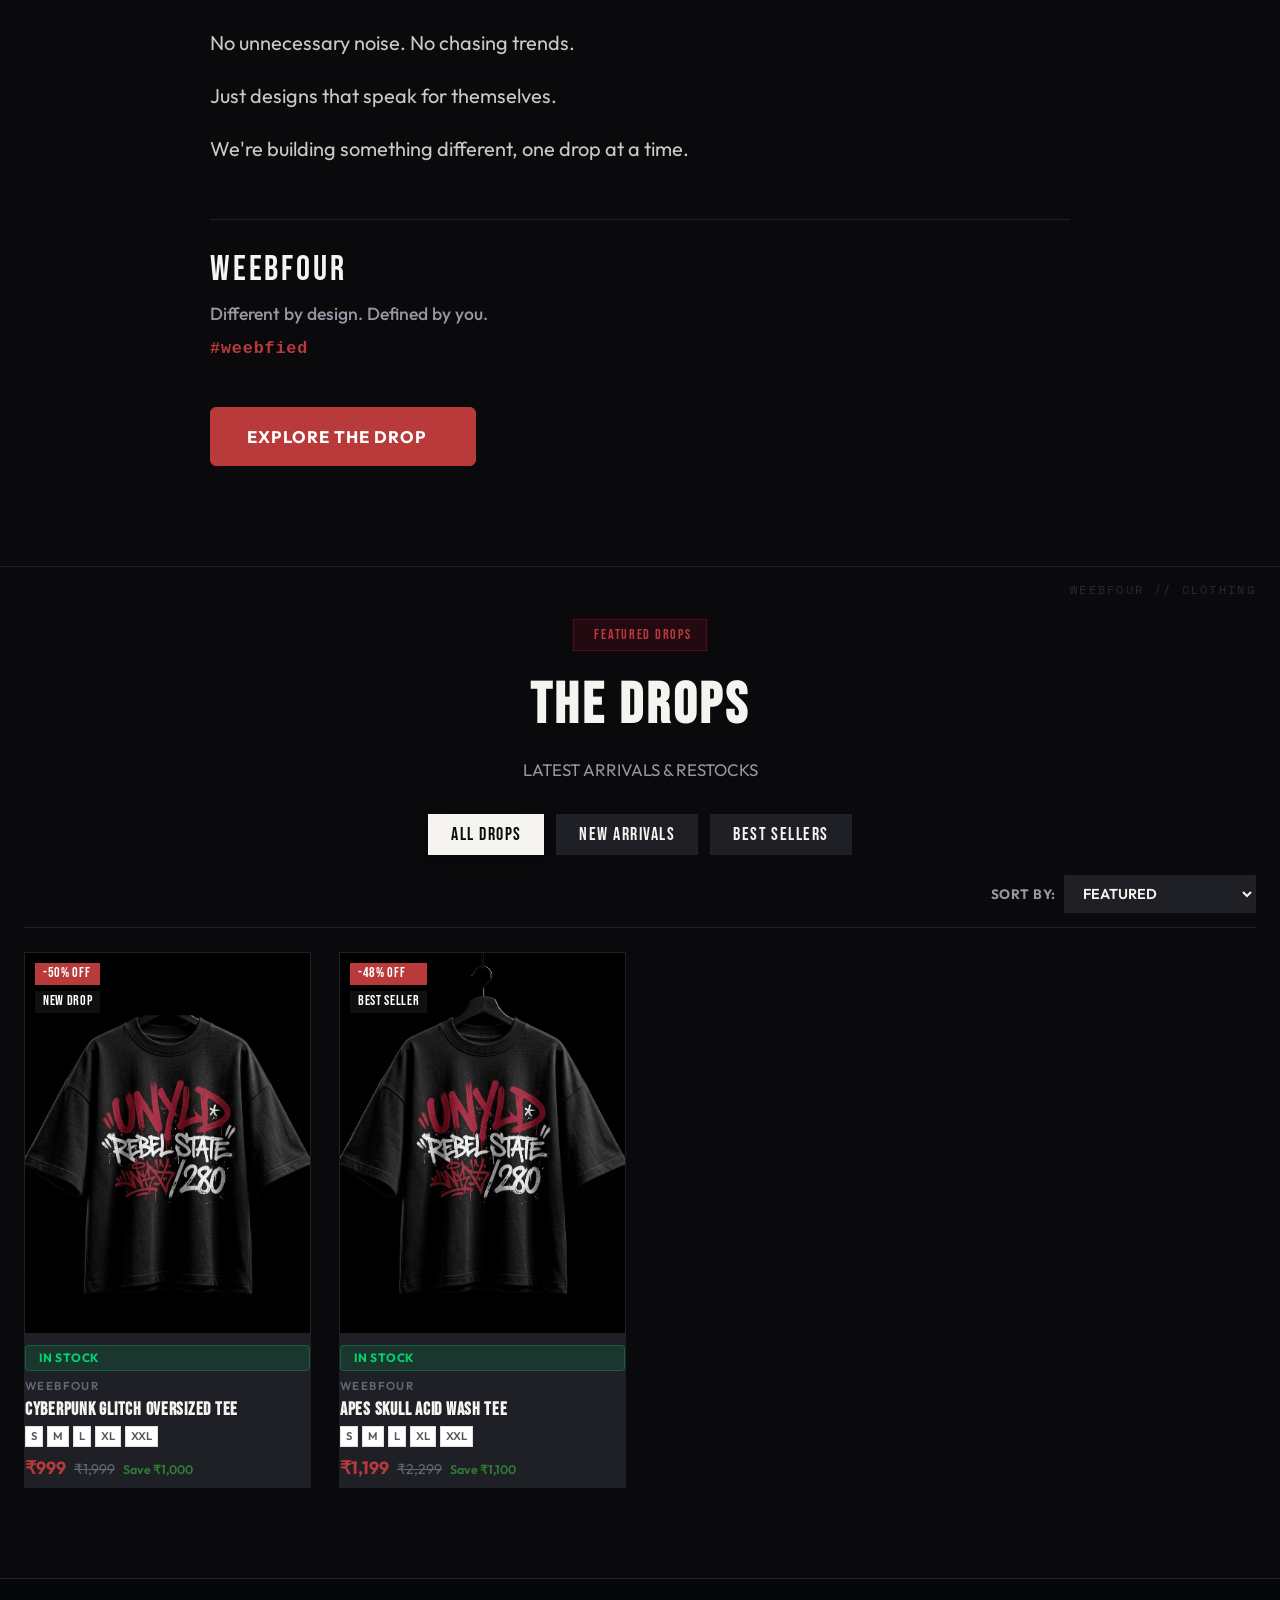
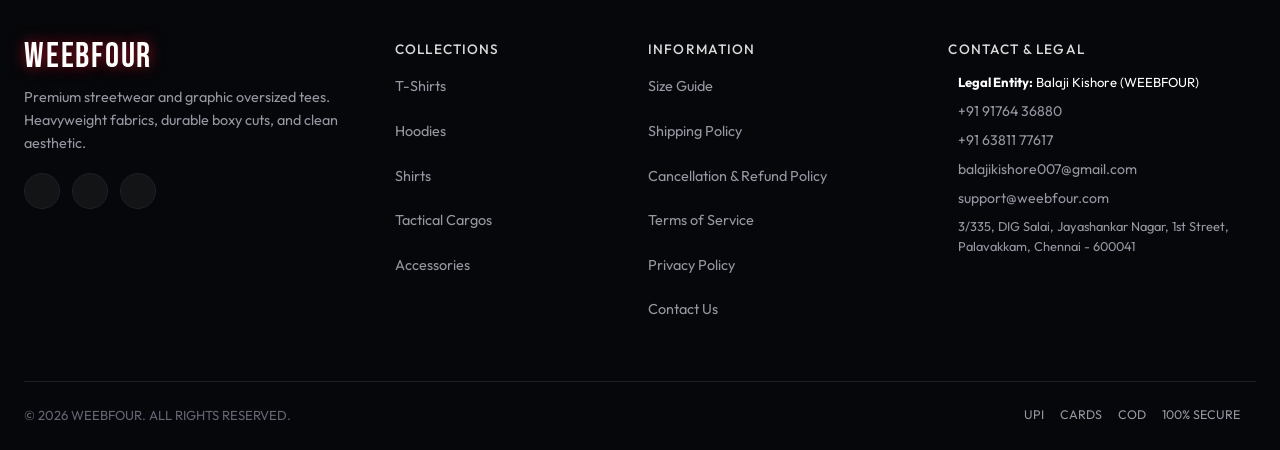
==== commit d8a465d5: "feat: simplify navigation, add Our Story section with custom palette, update size guide table, add l" ====
--- a/index.html
+++ b/index.html
@@ -97,66 +97,14 @@
         </a>
       </div>
 
-      <!-- Center: Desktop Navigation Links with Dropdowns -->
+      <!-- Center: Desktop Navigation Links (Home, Shop, Sale, Our story, Contact) -->
       <div class="header-center">
         <nav class="desktop-nav">
           <a href="#" class="nav-link-item active" data-nav="home">Home</a>
-          <a href="#shop" class="nav-link-item" data-nav="shop" onclick="filterByCategory('all')">Shop All</a>
-
-          <!-- Topwear Dropdown -->
-          <div class="nav-dropdown-item">
-            <a href="#shop" class="nav-link-item" onclick="filterByCategory('topwear')">
-              Topwear <i class="ri-arrow-down-s-line nav-caret"></i>
-            </a>
-            <div class="nav-dropdown-menu">
-              <a href="#shop" class="dropdown-link-bold" onclick="filterByCategory('topwear')">All Topwear</a>
-              <div class="dropdown-divider"></div>
-              <a href="#shop" onclick="filterByCategory('shirts')">Shirts</a>
-              <a href="#shop" onclick="filterByCategory('tshirts')">T-Shirts</a>
-              <a href="#shop" onclick="filterByCategory('sweatshirts')">Sweatshirts</a>
-              <a href="#shop" onclick="filterByCategory('hoodies')">Hoodies</a>
-              <a href="#shop" onclick="filterByCategory('bodysuits')">Bodysuits</a>
-              <a href="#shop" onclick="filterByCategory('jackets')">Jackets</a>
-            </div>
-          </div>
-
-          <!-- Bottom Wears Dropdown -->
-          <div class="nav-dropdown-item">
-            <a href="#shop" class="nav-link-item" onclick="filterByCategory('bottomwear')">
-              Bottom Wears <i class="ri-arrow-down-s-line nav-caret"></i>
-            </a>
-            <div class="nav-dropdown-menu">
-              <a href="#shop" class="dropdown-link-bold" onclick="filterByCategory('bottomwear')">All Bottom Wears</a>
-              <div class="dropdown-divider"></div>
-              <a href="#shop" onclick="filterByCategory('trousers')">Trousers</a>
-              <a href="#shop" onclick="filterByCategory('denims')">Denims</a>
-              <a href="#shop" onclick="filterByCategory('cargos')">Cargos</a>
-              <a href="#shop" onclick="filterByCategory('joggers')">Joggers</a>
-              <a href="#shop" onclick="filterByCategory('shorts')">Shorts</a>
-            </div>
-          </div>
-
-          <!-- Accessories Dropdown -->
-          <div class="nav-dropdown-item">
-            <a href="#shop" class="nav-link-item" onclick="filterByCategory('accessories')">
-              Accessories <i class="ri-arrow-down-s-line nav-caret"></i>
-            </a>
-            <div class="nav-dropdown-menu">
-              <a href="#shop" class="dropdown-link-bold" onclick="filterByCategory('accessories')">All Accessories</a>
-              <div class="dropdown-divider"></div>
-              <a href="#shop" onclick="filterByCategory('shades')">Shades</a>
-              <a href="#shop" onclick="filterByCategory('socks')">Socks</a>
-              <a href="#shop" onclick="filterByCategory('bags')">Bags</a>
-              <a href="#shop" onclick="filterByCategory('cap')">Cap</a>
-              <a href="#shop" onclick="filterByCategory('perfume')">Perfume</a>
-            </div>
-          </div>
-
-          <a href="#shop" class="nav-link-item" data-nav="shop">Shop</a>
-          <a href="#shop" class="nav-link-item" onclick="filterByTag('NEW DROP')">
-            New <span class="new-tag">NEW</span>
-          </a>
-          <a href="#shop" class="nav-link-item sale-link" onclick="filterByTag('BEST SELLER')">Sale</a>
+          <a href="#shop" class="nav-link-item" data-nav="shop" onclick="filterByCategory('all')">Shop</a>
+          <a href="#shop" class="nav-link-item sale-link" style="color: var(--color-muted-red); font-weight: 700;" onclick="filterByTag('NEW DROP')">Sale</a>
+          <a href="#our-story" class="nav-link-item" data-nav="story">Our story</a>
+          <a href="contact.html" class="nav-link-item" data-nav="contact">Contact</a>
         </nav>
       </div>
 
@@ -204,90 +152,42 @@
     </div>
     <div class="drawer-nav-list">
       <div class="drawer-nav-item">
-        <a href="#shop" class="drawer-nav-link sale" onclick="filterByTag('BEST SELLER'); closeMobileDrawer();">
-          Sale <i class="ri-arrow-right-s-line"></i>
-        </a>
-      </div>
-      <div class="drawer-nav-item">
-        <a href="#shop" class="drawer-nav-link" onclick="filterByTag('NEW DROP'); closeMobileDrawer();">
-          New Arrivals <span class="new-tag">NEW</span>
-        </a>
-      </div>
-      <div class="drawer-nav-item">
         <a href="#" class="drawer-nav-link" onclick="closeMobileDrawer();">
           Home
         </a>
       </div>
       <div class="drawer-nav-item">
         <a href="#shop" class="drawer-nav-link" onclick="filterByCategory('all'); closeMobileDrawer();">
-          Shop All <i class="ri-arrow-right-s-line"></i>
+          Shop <i class="ri-arrow-right-s-line"></i>
         </a>
       </div>
-      <!-- Topwear Accordion -->
       <div class="drawer-nav-item">
-        <div class="drawer-nav-link" style="cursor: pointer;" onclick="toggleDrawerSubmenu(this)">
-          Topwear <i class="ri-add-line"></i>
-        </div>
-        <div class="drawer-submenu" style="display: none;">
-          <a href="#shop" onclick="filterByCategory('topwear'); closeMobileDrawer();" style="font-weight: 700;">All Topwear</a>
-          <a href="#shop" onclick="filterByCategory('shirts'); closeMobileDrawer();">Shirts</a>
-          <a href="#shop" onclick="filterByCategory('tshirts'); closeMobileDrawer();">T-Shirts</a>
-          <a href="#shop" onclick="filterByCategory('sweatshirts'); closeMobileDrawer();">Sweatshirts</a>
-          <a href="#shop" onclick="filterByCategory('hoodies'); closeMobileDrawer();">Hoodies</a>
-          <a href="#shop" onclick="filterByCategory('bodysuits'); closeMobileDrawer();">Bodysuits</a>
-          <a href="#shop" onclick="filterByCategory('jackets'); closeMobileDrawer();">Jackets</a>
-        </div>
-      </div>
-
-      <!-- Bottom Wears Accordion -->
+        <a href="#shop" class="drawer-nav-link sale" style="color: var(--color-muted-red); font-weight: 700;" onclick="filterByTag('NEW DROP'); closeMobileDrawer();">
+          Sale <span class="new-tag" style="background: var(--color-muted-red);">NEW</span>
+        </a>
+      </div>
       <div class="drawer-nav-item">
-        <div class="drawer-nav-link" style="cursor: pointer;" onclick="toggleDrawerSubmenu(this)">
-          Bottom Wears <i class="ri-add-line"></i>
-        </div>
-        <div class="drawer-submenu" style="display: none;">
-          <a href="#shop" onclick="filterByCategory('bottomwear'); closeMobileDrawer();" style="font-weight: 700;">All Bottom Wears</a>
-          <a href="#shop" onclick="filterByCategory('trousers'); closeMobileDrawer();">Trousers</a>
-          <a href="#shop" onclick="filterByCategory('denims'); closeMobileDrawer();">Denims</a>
-          <a href="#shop" onclick="filterByCategory('cargos'); closeMobileDrawer();">Cargos</a>
-          <a href="#shop" onclick="filterByCategory('joggers'); closeMobileDrawer();">Joggers</a>
-          <a href="#shop" onclick="filterByCategory('shorts'); closeMobileDrawer();">Shorts</a>
-        </div>
-      </div>
-
-      <!-- Accessories Accordion -->
+        <a href="#our-story" class="drawer-nav-link" onclick="closeMobileDrawer();">
+          Our story <i class="ri-arrow-right-s-line"></i>
+        </a>
+      </div>
       <div class="drawer-nav-item">
-        <div class="drawer-nav-link" style="cursor: pointer;" onclick="toggleDrawerSubmenu(this)">
-          Accessories <i class="ri-add-line"></i>
-        </div>
-        <div class="drawer-submenu" style="display: none;">
-          <a href="#shop" onclick="filterByCategory('accessories'); closeMobileDrawer();" style="font-weight: 700;">All Accessories</a>
-          <a href="#shop" onclick="filterByCategory('shades'); closeMobileDrawer();">Shades</a>
-          <a href="#shop" onclick="filterByCategory('socks'); closeMobileDrawer();">Socks</a>
-          <a href="#shop" onclick="filterByCategory('bags'); closeMobileDrawer();">Bags</a>
-          <a href="#shop" onclick="filterByCategory('cap'); closeMobileDrawer();">Cap</a>
-          <a href="#shop" onclick="filterByCategory('perfume'); closeMobileDrawer();">Perfume</a>
-        </div>
-      </div>
-
-      <div class="drawer-nav-item">
-        <a href="#shop" class="drawer-nav-link" onclick="closeMobileDrawer();">
-          Browse All Drops <i class="ri-arrow-right-s-line"></i>
+        <a href="contact.html" class="drawer-nav-link" onclick="closeMobileDrawer();">
+          Contact <i class="ri-arrow-right-s-line"></i>
         </a>
       </div>
-
-      <div class="drawer-nav-item">
-        <a href="javascript:void(0)" class="drawer-nav-link" onclick="openAdminModal(); closeMobileDrawer();" style="color: var(--color-sale-red);">
-          <i class="ri-shield-keyhole-line"></i> Master Admin Access
+      <div class="drawer-nav-item" style="margin-top: 14px; border-top: 1px solid var(--color-border); padding-top: 12px;">
+        <a href="javascript:void(0)" class="drawer-nav-link" onclick="openAdminModal(); closeMobileDrawer();" style="color: var(--color-text-dim); font-size: 0.9rem;">
+          <i class="ri-shield-keyhole-line"></i> Admin Login
         </a>
       </div>
     </div>
     <div class="drawer-footer">
-      <p style="font-size: 0.85rem; color: #888; margin-bottom: 6px;">Support: support@weebfour.com</p>
+      <p style="font-size: 0.85rem; color: #888; margin-bottom: 6px;">Support: balajikishore007@gmail.com</p>
       <p style="font-size: 0.85rem; color: #888;">Pan-India Shipping | COD Available</p>
       <div class="drawer-social-row">
-        <a href="#"><i class="ri-instagram-line"></i></a>
-        <a href="#"><i class="ri-whatsapp-line"></i></a>
-        <a href="#"><i class="ri-twitter-x-line"></i></a>
+        <a href="https://www.instagram.com/weebfour?knvt=MXF3d2FwZTN1azl0bw%3D%3D&utm_source=qr" target="_blank" rel="noopener" aria-label="Instagram"><i class="ri-instagram-line"></i></a>
+        <a href="https://wa.me/916381177617" target="_blank" rel="noopener" aria-label="WhatsApp"><i class="ri-whatsapp-line"></i></a>
       </div>
     </div>
   </div>
@@ -317,11 +217,8 @@
       </p>
 
       <div class="hero-cta-row">
-        <a href="#shop" class="btn hero-btn-black minimal-btn" id="hero-cta-primary">
-          SHOP NOW <i class="ri-arrow-right-line"></i>
-        </a>
-        <a href="#shop" class="btn hero-btn-outline minimal-btn-outline" id="hero-cta-secondary">
-          EXPLORE ALL
+        <a href="#shop" class="btn story-btn-red" id="hero-cta-primary">
+          EXPLORE THE DROP <i class="ri-arrow-right-line"></i>
         </a>
       </div>
     </div>
@@ -349,7 +246,51 @@
           <div class="prop-icon-wrap"><i class="ri-shield-star-line prop-icon"></i></div>
           <div class="prop-text-wrap">
             <div class="prop-title">100% PREMIUM COTTON</div>
-            <div class="prop-desc">High-density puff print & durable wash</div>
+            <div class="prop-desc">High-density puff print &amp; durable wash</div>
+          </div>
+        </div>
+      </div>
+    </div>
+  </section>
+
+  <!-- 6. Our Story Section (1:1 Matching User's Reference Screen & Color Palette) -->
+  <section class="our-story-section" id="our-story">
+    <div class="page-container">
+      <div class="story-grid-layout">
+        <div class="story-content-side">
+          <div class="story-tag-pill">
+            <i class="ri-fire-fill"></i> THE STORY BEHIND WEEBFOUR
+          </div>
+          
+          <h2 class="story-main-heading">
+            NOT MADE<br>
+            <span>TO FIT IN.</span>
+          </h2>
+
+          <div class="story-quote-lead">
+            EVERY BRAND HAS A STORY. OURS IS JUST BEGINNING.
+          </div>
+
+          <div class="story-body-paragraphs">
+            <p>WEEBFOUR wasn't created to fit in.</p>
+            <p>It was created for those who see fashion differently.</p>
+            <p>Rooted in street culture and driven by individuality, we believe clothing should be more than something you wear.</p>
+            <p class="story-highlight-quote">"It should be an extension of who you are."</p>
+            <p>No unnecessary noise. No chasing trends.</p>
+            <p>Just designs that speak for themselves.</p>
+            <p>We're building something different, one drop at a time.</p>
+          </div>
+
+          <div class="story-brand-signoff">
+            <div class="story-brand-name">WEEBFOUR</div>
+            <div class="story-tagline">Different by design. Defined by you.</div>
+            <div class="story-hashtag">#weebfied</div>
+          </div>
+
+          <div class="story-cta-row">
+            <a href="#shop" class="story-btn-red" onclick="filterByCategory('all')">
+              EXPLORE THE DROP <i class="ri-arrow-right-line"></i>
+            </a>
           </div>
         </div>
       </div>
@@ -362,37 +303,14 @@
       <div class="section-title-wrap">
         <div class="section-tag-pill"><i class="ri-sparkling-fill"></i> FEATURED DROPS</div>
         <h2 class="section-main-heading" id="catalog-title">THE DROPS</h2>
-        <p class="section-subheading" id="catalog-subtitle">LATEST ARRIVALS & RESTOCKS</p>
-      </div>
-
-      <!-- Department Filter Tabs -->
+        <p class="section-subheading" id="catalog-subtitle">LATEST ARRIVALS &amp; RESTOCKS</p>
+      </div>
+
+      <!-- Clean Drops Filter Tabs -->
       <div class="feed-tabs-container">
         <button class="feed-tab-btn active" data-filter="all" onclick="setFeedFilter('all')">ALL DROPS</button>
-        <button class="feed-tab-btn" data-filter="topwear" onclick="setFeedFilter('topwear')">TOPWEAR</button>
-        <button class="feed-tab-btn" data-filter="bottomwear" onclick="setFeedFilter('bottomwear')">BOTTOM WEARS</button>
-        <button class="feed-tab-btn" data-filter="accessories" onclick="setFeedFilter('accessories')">ACCESSORIES</button>
-      </div>
-
-      <!-- Quick Sub-Collection Pills Bar -->
-      <div class="feed-subpills-container" id="feed-subpills-container">
-        <button class="subpill-btn" data-cat="shirts" onclick="setFeedFilter('shirts')">Shirts</button>
-        <button class="subpill-btn" data-cat="tshirts" onclick="setFeedFilter('tshirts')">T-Shirts</button>
-        <button class="subpill-btn" data-cat="sweatshirts" onclick="setFeedFilter('sweatshirts')">Sweatshirts</button>
-        <button class="subpill-btn" data-cat="hoodies" onclick="setFeedFilter('hoodies')">Hoodies</button>
-        <button class="subpill-btn" data-cat="bodysuits" onclick="setFeedFilter('bodysuits')">Bodysuits</button>
-        <button class="subpill-btn" data-cat="jackets" onclick="setFeedFilter('jackets')">Jackets</button>
-        <span class="subpill-divider">|</span>
-        <button class="subpill-btn" data-cat="trousers" onclick="setFeedFilter('trousers')">Trousers</button>
-        <button class="subpill-btn" data-cat="denims" onclick="setFeedFilter('denims')">Denims</button>
-        <button class="subpill-btn" data-cat="cargos" onclick="setFeedFilter('cargos')">Cargos</button>
-        <button class="subpill-btn" data-cat="joggers" onclick="setFeedFilter('joggers')">Joggers</button>
-        <button class="subpill-btn" data-cat="shorts" onclick="setFeedFilter('shorts')">Shorts</button>
-        <span class="subpill-divider">|</span>
-        <button class="subpill-btn" data-cat="shades" onclick="setFeedFilter('shades')">Shades</button>
-        <button class="subpill-btn" data-cat="socks" onclick="setFeedFilter('socks')">Socks</button>
-        <button class="subpill-btn" data-cat="bags" onclick="setFeedFilter('bags')">Bags</button>
-        <button class="subpill-btn" data-cat="cap" onclick="setFeedFilter('cap')">Cap</button>
-        <button class="subpill-btn" data-cat="perfume" onclick="setFeedFilter('perfume')">Perfume</button>
+        <button class="feed-tab-btn" data-filter="new" onclick="filterByTag('NEW DROP')">NEW ARRIVALS</button>
+        <button class="feed-tab-btn" data-filter="bestseller" onclick="filterByTag('BEST SELLER')">BEST SELLERS</button>
       </div>
 
       <!-- Controls & Sort -->
@@ -440,13 +358,15 @@
               <button type="button" class="quick-size-btn" onclick="quickAddWithSize(event, 1, 'M')" title="Quick add M">M</button>
               <button type="button" class="quick-size-btn" onclick="quickAddWithSize(event, 1, 'L')" title="Quick add L">L</button>
               <button type="button" class="quick-size-btn" onclick="quickAddWithSize(event, 1, 'XL')" title="Quick add XL">XL</button>
+              <button type="button" class="quick-size-btn" onclick="quickAddWithSize(event, 1, 'XXL')" title="Quick add XXL">XXL</button>
             </div>
           </div>
           <div class="card-info-wrap">
+            <div class="product-stock-tag in-stock"><i class="ri-checkbox-circle-fill"></i> In Stock</div>
             <span class="card-brand-tag">WEEBFOUR</span>
             <h3 class="card-product-title" onclick="window.location.href='product.html?id=1'" style="cursor: pointer;">CYBERPUNK GLITCH OVERSIZED TEE</h3>
             <div class="card-sizes-row">
-              <span class="mini-size-pill">S</span><span class="mini-size-pill">M</span><span class="mini-size-pill">L</span><span class="mini-size-pill">XL</span>
+              <span class="mini-size-pill">S</span><span class="mini-size-pill">M</span><span class="mini-size-pill">L</span><span class="mini-size-pill">XL</span><span class="mini-size-pill">XXL</span>
             </div>
             <div class="card-price-row">
               <span class="card-sale-price">₹999</span>
@@ -482,13 +402,15 @@
               <button type="button" class="quick-size-btn" onclick="quickAddWithSize(event, 2, 'M')" title="Quick add M">M</button>
               <button type="button" class="quick-size-btn" onclick="quickAddWithSize(event, 2, 'L')" title="Quick add L">L</button>
               <button type="button" class="quick-size-btn" onclick="quickAddWithSize(event, 2, 'XL')" title="Quick add XL">XL</button>
+              <button type="button" class="quick-size-btn" onclick="quickAddWithSize(event, 2, 'XXL')" title="Quick add XXL">XXL</button>
             </div>
           </div>
           <div class="card-info-wrap">
+            <div class="product-stock-tag in-stock"><i class="ri-checkbox-circle-fill"></i> In Stock</div>
             <span class="card-brand-tag">WEEBFOUR</span>
             <h3 class="card-product-title" onclick="window.location.href='product.html?id=2'" style="cursor: pointer;">APES SKULL ACID WASH TEE</h3>
             <div class="card-sizes-row">
-              <span class="mini-size-pill">S</span><span class="mini-size-pill">M</span><span class="mini-size-pill">L</span><span class="mini-size-pill">XL</span>
+              <span class="mini-size-pill">S</span><span class="mini-size-pill">M</span><span class="mini-size-pill">L</span><span class="mini-size-pill">XL</span><span class="mini-size-pill">XXL</span>
             </div>
             <div class="card-price-row">
               <span class="card-sale-price">₹1,199</span>
@@ -887,50 +809,78 @@
     </div>
   </div>
 
-  <!-- 14. Size Chart Modal -->
+  <!-- 14. Size Chart Modal (Exact 1:1 to User's Specification Image) -->
   <div class="modal-overlay" id="size-chart-overlay" data-lenis-prevent>
-    <div class="modal-content-box" style="padding: 32px; max-width: 600px;" data-lenis-prevent>
+    <div class="modal-content-box" style="padding: 32px; max-width: 680px;" data-lenis-prevent>
       <button class="modal-close-x" onclick="closeSizeChartModal()" aria-label="Close size guide">
         <i class="ri-close-line"></i>
       </button>
       <h3 style="font-family: var(--font-heading); font-size: 2rem; margin-bottom: 6px;">WEEBFOUR SIZE GUIDE</h3>
-      <p style="font-size: 0.95rem; color: #666; margin-bottom: 20px;">Signature oversized streetwear boxy fit (relaxed drop shoulder). All measurements in inches.</p>
-      <table class="admin-table" style="font-size: 0.95rem;">
-        <thead>
-          <tr>
-            <th>SIZE</th>
-            <th>CHEST</th>
-            <th>LENGTH</th>
-            <th>SHOULDER</th>
-          </tr>
-        </thead>
-        <tbody>
-          <tr>
-            <td><strong>S</strong></td>
-            <td>44"</td>
-            <td>27"</td>
-            <td>20"</td>
-          </tr>
-          <tr>
-            <td><strong>M</strong></td>
-            <td>46"</td>
-            <td>28"</td>
-            <td>21"</td>
-          </tr>
-          <tr>
-            <td><strong>L</strong></td>
-            <td>48"</td>
-            <td>29"</td>
-            <td>22"</td>
-          </tr>
-          <tr>
-            <td><strong>XL</strong></td>
-            <td>50"</td>
-            <td>30"</td>
-            <td>23"</td>
-          </tr>
-        </tbody>
-      </table>
+      <p style="font-size: 0.95rem; color: var(--color-text-muted); margin-bottom: 20px;">Signature boxy drop-shoulder cut. Garment measurements in inches.</p>
+      <div style="overflow-x: auto;">
+        <table class="size-guide-table">
+          <thead>
+            <tr>
+              <th style="min-width: 200px;">Measurement</th>
+              <th>S</th>
+              <th>M</th>
+              <th>L</th>
+              <th>XL</th>
+              <th>XXL</th>
+            </tr>
+          </thead>
+          <tbody>
+            <tr>
+              <td><strong>Chest (Garment Circumference)</strong></td>
+              <td>40 inches</td>
+              <td>44 inches</td>
+              <td>46 inches</td>
+              <td><strong>48 inches</strong></td>
+              <td><strong>52 inches</strong></td>
+            </tr>
+            <tr>
+              <td><strong>Chest Width (Flat)</strong></td>
+              <td>20 inches</td>
+              <td>22 inches</td>
+              <td>23 inches</td>
+              <td><strong>24 inches</strong></td>
+              <td><strong>26 inches</strong></td>
+            </tr>
+            <tr>
+              <td><strong>T-Shirt Length</strong></td>
+              <td>27 inches</td>
+              <td>28 inches</td>
+              <td>29 inches</td>
+              <td><strong>30 inches</strong></td>
+              <td><strong>31 inches</strong></td>
+            </tr>
+            <tr>
+              <td><strong>Shoulder Width</strong></td>
+              <td>19 inches</td>
+              <td>20 inches</td>
+              <td>21 inches</td>
+              <td><strong>22 inches</strong></td>
+              <td><strong>23 inches</strong></td>
+            </tr>
+            <tr>
+              <td><strong>Sleeve Length</strong></td>
+              <td>8.5 inches</td>
+              <td>9.0 inches</td>
+              <td>9.2 inches</td>
+              <td><strong>9.5 inches</strong></td>
+              <td><strong>10 inches</strong></td>
+            </tr>
+            <tr>
+              <td><strong>Sleeve Opening (Flat)</strong></td>
+              <td>7.0 inches</td>
+              <td>7.5 inches</td>
+              <td>7.8 inches</td>
+              <td><strong>8 inches</strong></td>
+              <td><strong>8.5 inches</strong></td>
+            </tr>
+          </tbody>
+        </table>
+      </div>
     </div>
   </div>
 
@@ -967,12 +917,11 @@
             Premium streetwear and graphic oversized tees. Heavyweight fabrics, durable boxy cuts, and clean aesthetic.
           </p>
           <div class="footer-social-row" style="margin-top: 18px;">
-            <a href="https://instagram.com" target="_blank" rel="noopener" class="footer-social-btn" aria-label="Instagram"><i class="ri-instagram-line"></i></a>
+            <a href="https://www.instagram.com/weebfour?knvt=MXF3d2FwZTN1azl0bw%3D%3D&utm_source=qr" target="_blank" rel="noopener" class="footer-social-btn" aria-label="Instagram"><i class="ri-instagram-line"></i></a>
             <button type="button" class="footer-social-btn" onclick="openAdminModal()" aria-label="Admin Login" title="Admin Login" style="cursor: pointer;">
               <i class="ri-shield-keyhole-line"></i>
             </button>
             <a href="https://wa.me/916381177617" target="_blank" rel="noopener" class="footer-social-btn" aria-label="WhatsApp"><i class="ri-whatsapp-line"></i></a>
-            <a href="https://twitter.com" target="_blank" rel="noopener" class="footer-social-btn" aria-label="Twitter"><i class="ri-twitter-x-line"></i></a>
           </div>
         </div>
 
@@ -1026,7 +975,7 @@
           </div>
           <div class="footer-contact-item" style="font-size: 0.8rem; color: var(--color-text-muted);">
             <i class="ri-map-pin-line"></i>
-            <span>Hosur, Tamil Nadu - 635126</span>
+            <span>3/335, DIG Salai, Jayashankar Nagar, 1st Street, Palavakkam, Chennai - 600041</span>
           </div>
         </div>
       </div>
--- a/styles.css
+++ b/styles.css
@@ -6,30 +6,40 @@
 /* 1. Global Reset & Theme Tokens */
 /* 1. Global Reset & Theme Tokens (Tokyo & Mumbai Cyber-Streetwear Aesthetic) */
 :root {
-  /* Default Theme: Dark Stealth Cyberpunk (High-Fashion Streetwear) */
-  --color-background: #090a0d;
-  --color-surface: #101117;
-  --color-surface-hover: #181922;
-  --color-card-bg: #12131a;
-  --color-foreground: #f4f4f6;
-  --color-foreground-rgb: 244, 244, 246;
+  /* User Signature Palette: Midnight Black, Charcoal, Off-White, Muted Red */
+  --color-midnight-black: #0a0a0c;
+  --color-charcoal: #1e2026;
+  --color-charcoal-light: #2c2f38;
+  --color-off-white: #f5f4f0;
+  --color-off-white-muted: #c8c7c2;
+  --color-muted-red: #b83a3a;
+  --color-muted-red-hover: #9c2e2e;
+  --color-muted-red-glow: rgba(184, 58, 58, 0.4);
+
+  /* Theme Tokens */
+  --color-background: var(--color-midnight-black);
+  --color-surface: var(--color-charcoal);
+  --color-surface-hover: #262932;
+  --color-card-bg: #121318;
+  --color-foreground: var(--color-off-white);
+  --color-foreground-rgb: 245, 244, 240;
   
   /* Brand Accents */
-  --color-brand-black: #050608;
-  --color-brand-dark: #0e0f14;
-  --color-sale-red: #d6002f;
-  --color-sale-red-hover: #b00026;
-  --color-sale-red-glow: rgba(214, 0, 47, 0.45);
-  --color-text-muted: #8d91a0;
-  --color-text-dim: #5a5e70;
-  --color-border: #1f212c;
-  --color-border-dark: #2c2f3e;
+  --color-brand-black: #050607;
+  --color-brand-dark: #0e0f12;
+  --color-sale-red: var(--color-muted-red);
+  --color-sale-red-hover: var(--color-muted-red-hover);
+  --color-sale-red-glow: var(--color-muted-red-glow);
+  --color-text-muted: #9598a2;
+  --color-text-dim: #636774;
+  --color-border: #1f2129;
+  --color-border-dark: #2a2d38;
   
   /* Buttons & Badges */
-  --color-button: #f4f4f6;
-  --color-button-text: #090a0d;
-  --color-secondary-button: #161821;
-  --color-secondary-button-text: #f4f4f6;
+  --color-button: var(--color-off-white);
+  --color-button-text: var(--color-midnight-black);
+  --color-secondary-button: var(--color-charcoal);
+  --color-secondary-button-text: var(--color-off-white);
   
   /* Typography */
   --font-heading: 'Bebas Neue', 'Outfit', sans-serif;
@@ -4341,3 +4351,279 @@
 #admin-contacts-table-body tr:hover {
   background: rgba(255, 255, 255, 0.03);
 }
+
+/* ==========================================================================
+   OUR STORY SECTION - INSPIRED BY USER'S REFERENCE SCREENSHOT & PALETTE
+   Palette: Midnight Black (#0a0a0c), Charcoal (#1e2026), Off-White (#f5f4f0), Muted Red (#b83a3a)
+   ========================================================================== */
+.our-story-section {
+  background-color: var(--color-midnight-black);
+  border-top: 1px solid var(--color-charcoal);
+  border-bottom: 1px solid var(--color-charcoal);
+  padding: 100px 0;
+  position: relative;
+  overflow: hidden;
+}
+
+.our-story-section::before {
+  content: "";
+  position: absolute;
+  top: 0;
+  right: 10%;
+  width: 400px;
+  height: 400px;
+  background: radial-gradient(circle, rgba(184, 58, 58, 0.08) 0%, transparent 70%);
+  pointer-events: none;
+}
+
+.story-grid-layout {
+  display: grid;
+  grid-template-columns: 1fr;
+  max-width: 860px;
+  margin: 0 auto;
+}
+
+.story-content-side {
+  display: flex;
+  flex-direction: column;
+  align-items: flex-start;
+}
+
+.story-tag-pill {
+  display: inline-flex;
+  align-items: center;
+  gap: 8px;
+  font-family: var(--font-heading);
+  font-size: 1.1rem;
+  letter-spacing: 0.12em;
+  color: var(--color-muted-red);
+  text-transform: uppercase;
+  margin-bottom: 20px;
+  font-weight: 700;
+}
+
+.story-main-heading {
+  font-family: var(--font-heading);
+  font-size: clamp(3.2rem, 7vw, 5.5rem);
+  line-height: 0.95;
+  letter-spacing: 0.03em;
+  color: var(--color-off-white);
+  text-transform: uppercase;
+  margin-bottom: 24px;
+}
+
+.story-main-heading span {
+  display: block;
+  color: var(--color-off-white);
+}
+
+.story-quote-lead {
+  font-family: var(--font-heading);
+  font-size: clamp(1.3rem, 3vw, 1.8rem);
+  letter-spacing: 0.05em;
+  color: var(--color-muted-red);
+  margin-bottom: 28px;
+  text-transform: uppercase;
+  line-height: 1.3;
+}
+
+.story-body-paragraphs {
+  font-family: var(--font-body);
+  font-size: clamp(1.05rem, 2vw, 1.25rem);
+  line-height: 1.85;
+  color: rgba(245, 244, 240, 0.82);
+  margin-bottom: 36px;
+}
+
+.story-body-paragraphs p {
+  margin-bottom: 16px;
+}
+
+.story-highlight-quote {
+  color: var(--color-off-white) !important;
+  font-weight: 700;
+  font-size: clamp(1.2rem, 2.5vw, 1.5rem);
+  border-left: 3px solid var(--color-muted-red);
+  padding-left: 18px;
+  margin: 24px 0 !important;
+}
+
+.story-brand-signoff {
+  border-top: 1px solid var(--color-charcoal);
+  padding-top: 24px;
+  margin-bottom: 36px;
+  width: 100%;
+}
+
+.story-brand-name {
+  font-family: var(--font-heading);
+  font-size: 2.2rem;
+  letter-spacing: 0.08em;
+  color: var(--color-off-white);
+  margin-bottom: 4px;
+}
+
+.story-tagline {
+  font-size: 1.1rem;
+  color: var(--color-text-muted);
+  font-weight: 500;
+  margin-bottom: 8px;
+}
+
+.story-hashtag {
+  font-family: var(--font-mono);
+  font-size: 1.05rem;
+  color: var(--color-muted-red);
+  font-weight: 700;
+  letter-spacing: 0.05em;
+}
+
+.story-cta-row {
+  margin-top: 10px;
+}
+
+.story-btn-red {
+  display: inline-flex;
+  align-items: center;
+  gap: 12px;
+  background: var(--color-muted-red);
+  color: #ffffff;
+  padding: 16px 36px;
+  border-radius: 6px;
+  font-weight: 700;
+  font-size: 1.05rem;
+  letter-spacing: 0.06em;
+  text-transform: uppercase;
+  text-decoration: none;
+  transition: all 0.25s ease;
+  border: 1px solid var(--color-muted-red);
+}
+
+.story-btn-red:hover {
+  background: var(--color-muted-red-hover);
+  border-color: var(--color-muted-red-hover);
+  transform: translateY(-2px);
+  box-shadow: 0 8px 24px var(--color-muted-red-glow);
+}
+
+/* ==========================================================================
+   PRODUCT STOCK STATUS & OUT OF STOCK BADGES
+   ========================================================================== */
+.product-stock-tag {
+  display: inline-flex;
+  align-items: center;
+  gap: 5px;
+  font-size: 0.75rem;
+  font-weight: 700;
+  text-transform: uppercase;
+  letter-spacing: 0.04em;
+  padding: 3px 8px;
+  border-radius: 4px;
+  margin-bottom: 6px;
+}
+
+.product-stock-tag.in-stock {
+  background: rgba(0, 214, 108, 0.12);
+  color: #00d66c;
+  border: 1px solid rgba(0, 214, 108, 0.25);
+}
+
+.product-stock-tag.out-of-stock {
+  background: rgba(184, 58, 58, 0.15);
+  color: #ff5e5e;
+  border: 1px solid rgba(184, 58, 58, 0.35);
+}
+
+.card-soldout-overlay {
+  position: absolute;
+  inset: 0;
+  background: rgba(10, 10, 12, 0.75);
+  backdrop-filter: blur(2px);
+  display: flex;
+  align-items: center;
+  justify-content: center;
+  z-index: 10;
+  pointer-events: none;
+}
+
+.card-soldout-overlay span {
+  font-family: var(--font-heading);
+  font-size: 1.6rem;
+  letter-spacing: 0.1em;
+  color: #ffffff;
+  background: var(--color-muted-red);
+  padding: 6px 18px;
+  border-radius: 4px;
+  box-shadow: 0 4px 16px rgba(0,0,0,0.5);
+}
+
+.p-stock-indicator {
+  display: inline-flex;
+  align-items: center;
+  gap: 8px;
+  font-size: 0.9rem;
+  font-weight: 700;
+  padding: 8px 14px;
+  border-radius: 6px;
+  margin-bottom: 14px;
+  letter-spacing: 0.03em;
+}
+
+.p-stock-indicator.in-stock {
+  background: rgba(0, 214, 108, 0.1);
+  color: #00d66c;
+  border: 1px solid rgba(0, 214, 108, 0.25);
+}
+
+.p-stock-indicator.out-of-stock {
+  background: rgba(184, 58, 58, 0.15);
+  color: #ff6b6b;
+  border: 1px solid rgba(184, 58, 58, 0.35);
+}
+
+.btn-disabled-soldout {
+  background: #2a2d36 !important;
+  color: #717582 !important;
+  border-color: #2a2d36 !important;
+  cursor: not-allowed !important;
+  pointer-events: none !important;
+}
+
+/* ==========================================================================
+   SIZE GUIDE TABLE - EXACT 1:1 TO USER'S UPLOADED SPECIFICATION
+   ========================================================================== */
+.size-guide-table {
+  width: 100%;
+  border-collapse: collapse;
+  text-align: left;
+  margin-top: 16px;
+  font-size: 0.95rem;
+  border: 1px solid var(--color-charcoal);
+  background: var(--color-midnight-black);
+}
+
+.size-guide-table th {
+  background: var(--color-charcoal);
+  color: var(--color-off-white);
+  padding: 12px 16px;
+  font-family: var(--font-heading);
+  font-size: 1.1rem;
+  letter-spacing: 0.05em;
+  border: 1px solid #2c2f3a;
+  text-transform: uppercase;
+}
+
+.size-guide-table td {
+  padding: 12px 16px;
+  border: 1px solid var(--color-charcoal);
+  color: var(--color-off-white);
+  font-weight: 500;
+}
+
+.size-guide-table tr:nth-child(even) td {
+  background: rgba(255, 255, 255, 0.02);
+}
+
+.size-guide-table tr:hover td {
+  background: rgba(184, 58, 58, 0.06);
+}
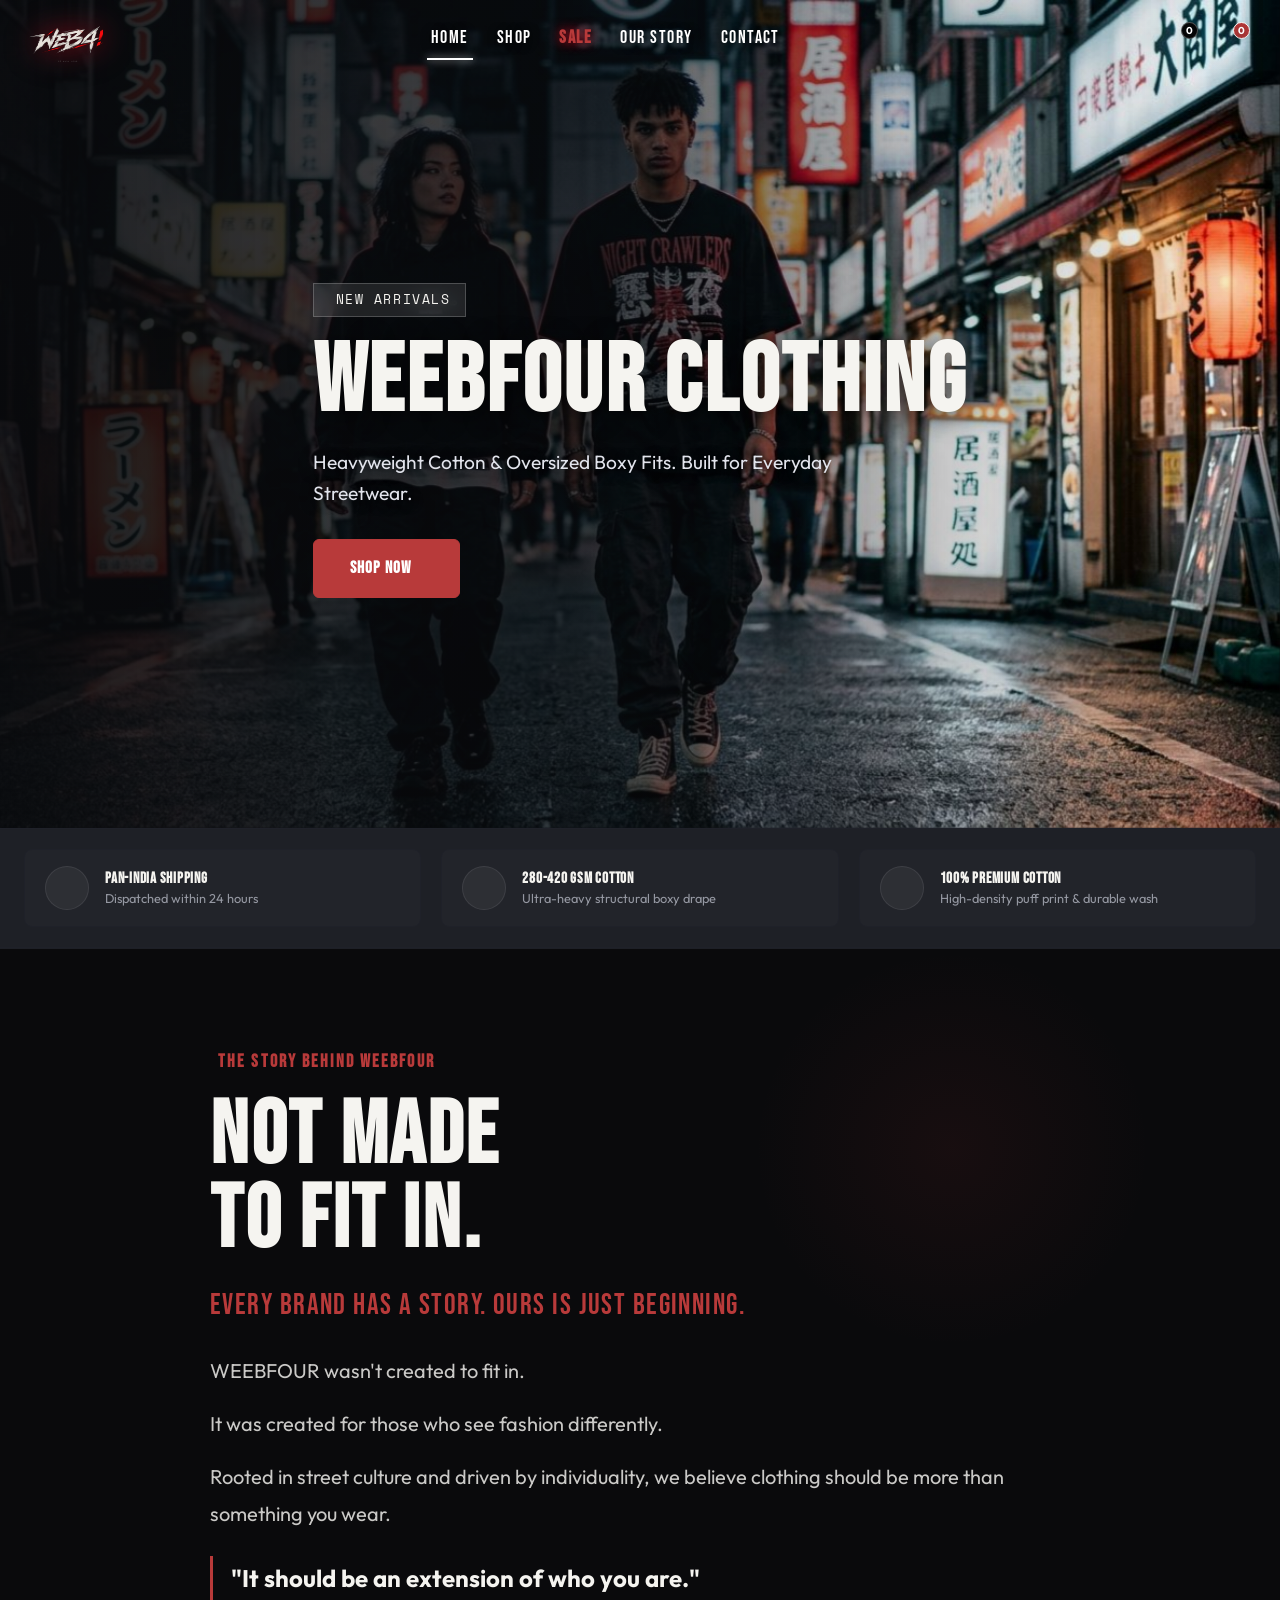
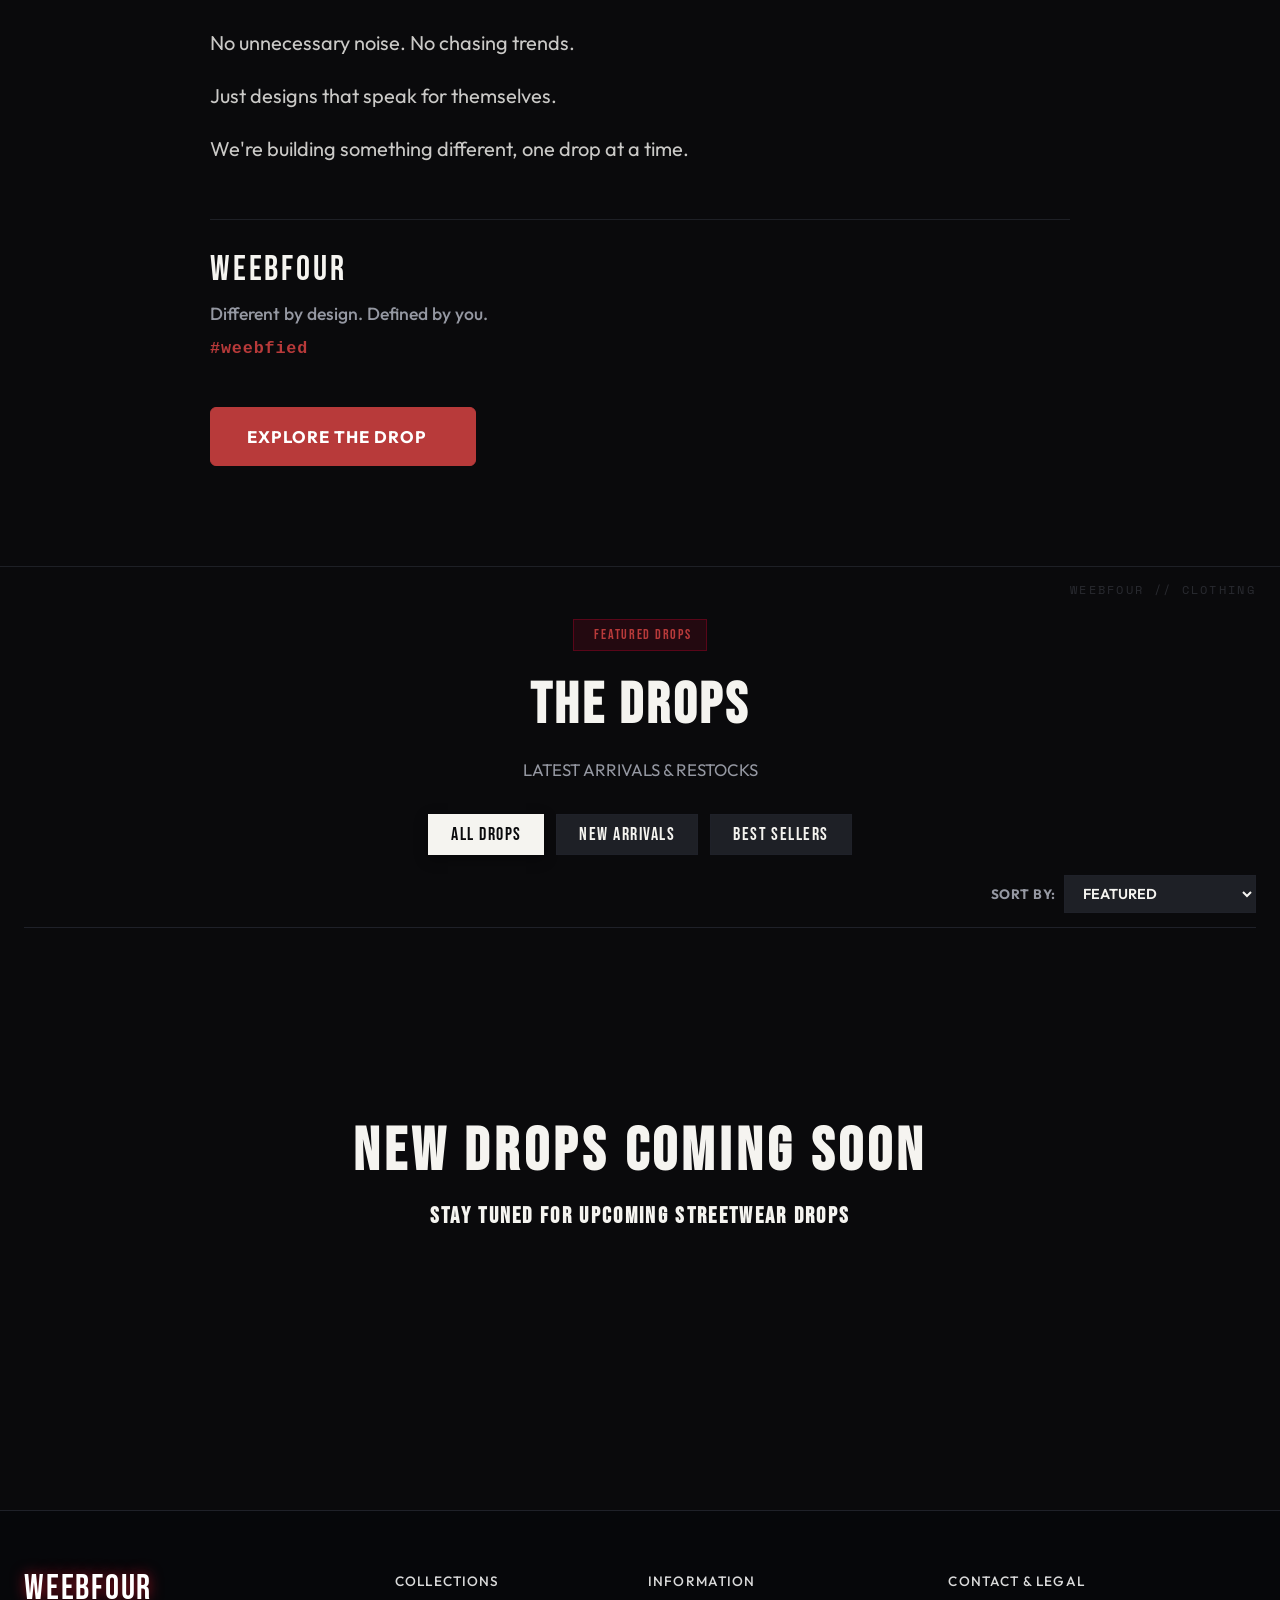
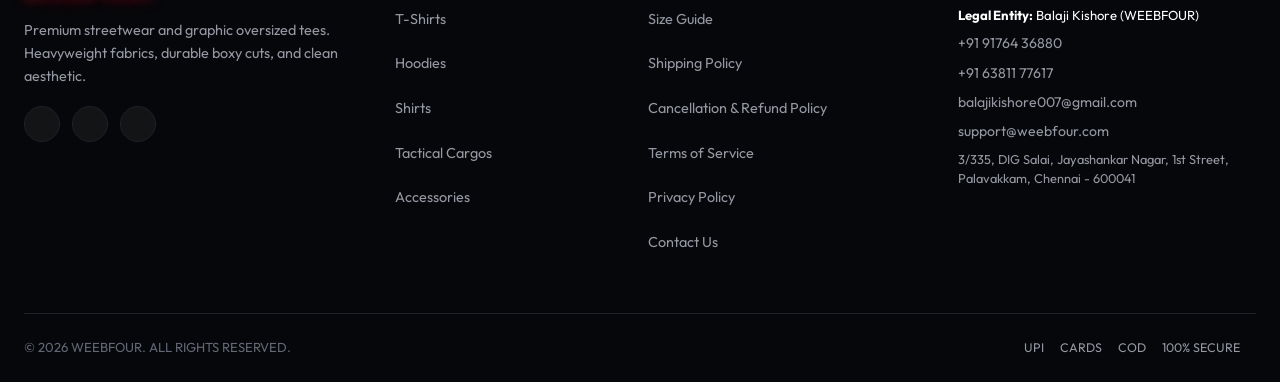
==== commit d267d6e4: "feat: remove all default products so owner can add custom products, preserve custom catalog in local" ====
--- a/index.html
+++ b/index.html
@@ -46,36 +46,6 @@
           "areaServed": "IN",
           "availableLanguage": ["en", "ta", "hi"]
         }
-      },
-      {
-        "@type": "Product",
-        "name": "CYBERPUNK GLITCH OVERSIZED TEE",
-        "image": "https://weebfour.com/assets/tee_front_clean.jpg",
-        "description": "280 GSM ultra-dense French Terry Cotton, oversized boxy streetwear fit with puff print calligraphy.",
-        "brand": { "@type": "Brand", "name": "WEEBFOUR" },
-        "offers": {
-          "@type": "Offer",
-          "priceCurrency": "INR",
-          "price": "999",
-          "priceValidUntil": "2027-12-31",
-          "availability": "https://schema.org/InStock",
-          "url": "https://weebfour.com/product.html?id=1"
-        }
-      },
-      {
-        "@type": "Product",
-        "name": "APES SKULL ACID WASH TEE",
-        "image": "https://weebfour.com/assets/tee_front.jpg",
-        "description": "Custom acid-washed heavyweight 260 GSM streetwear t-shirt with signature distressed Apes Skull design.",
-        "brand": { "@type": "Brand", "name": "WEEBFOUR" },
-        "offers": {
-          "@type": "Offer",
-          "priceCurrency": "INR",
-          "price": "1199",
-          "priceValidUntil": "2027-12-31",
-          "availability": "https://schema.org/InStock",
-          "url": "https://weebfour.com/product.html?id=2"
-        }
       }
     ]
   }
@@ -330,101 +300,13 @@
         </div>
       </div>
 
-      <!-- PRODUCT GRID CONTAINER: 4 Columns Desktop / 2 Columns Mobile (Pre-rendered for bot compliance & fast load) -->
-      <div class="product-grid" id="product-grid-container">
-        <!-- Product 1: CYBERPUNK GLITCH OVERSIZED TEE -->
-        <div class="product-card" data-id="1">
-          <div class="card-media-box" onclick="window.location.href='product.html?id=1'" style="cursor: pointer;">
-            <div class="card-badges-left">
-              <span class="sale-pill-badge">-50% OFF</span>
-              <span class="bestseller-badge">NEW DROP</span>
-            </div>
-            <div class="card-actions-right" onclick="event.stopPropagation();">
-              <button class="card-icon-btn" onclick="toggleWishlist(1)" title="Add to Wishlist" aria-label="Wishlist">
-                <i class="ri-heart-line"></i>
-              </button>
-              <button class="card-icon-btn" onclick="window.location.href='product.html?id=1'" title="Open Product Page" aria-label="Open Product Page">
-                <i class="ri-eye-line"></i>
-              </button>
-              <button class="card-icon-btn" onclick="quickAddToCart(1)" title="Quick Add to Bag" aria-label="Add to Bag">
-                <i class="ri-shopping-bag-line"></i>
-              </button>
-            </div>
-            <img src="assets/tee_front_clean.jpg" alt="CYBERPUNK GLITCH OVERSIZED TEE" class="card-img-main" loading="lazy">
-            <img src="assets/tee_back.jpg" alt="CYBERPUNK GLITCH OVERSIZED TEE alternate angle" class="card-img-hover" loading="lazy">
-            <div class="card-quick-sizes" onclick="event.stopPropagation();">
-              <span class="quick-size-label">QUICK ADD:</span>
-              <button type="button" class="quick-size-btn" onclick="quickAddWithSize(event, 1, 'S')" title="Quick add S">S</button>
-              <button type="button" class="quick-size-btn" onclick="quickAddWithSize(event, 1, 'M')" title="Quick add M">M</button>
-              <button type="button" class="quick-size-btn" onclick="quickAddWithSize(event, 1, 'L')" title="Quick add L">L</button>
-              <button type="button" class="quick-size-btn" onclick="quickAddWithSize(event, 1, 'XL')" title="Quick add XL">XL</button>
-              <button type="button" class="quick-size-btn" onclick="quickAddWithSize(event, 1, 'XXL')" title="Quick add XXL">XXL</button>
-            </div>
-          </div>
-          <div class="card-info-wrap">
-            <div class="product-stock-tag in-stock"><i class="ri-checkbox-circle-fill"></i> In Stock</div>
-            <span class="card-brand-tag">WEEBFOUR</span>
-            <h3 class="card-product-title" onclick="window.location.href='product.html?id=1'" style="cursor: pointer;">CYBERPUNK GLITCH OVERSIZED TEE</h3>
-            <div class="card-sizes-row">
-              <span class="mini-size-pill">S</span><span class="mini-size-pill">M</span><span class="mini-size-pill">L</span><span class="mini-size-pill">XL</span><span class="mini-size-pill">XXL</span>
-            </div>
-            <div class="card-price-row">
-              <span class="card-sale-price">₹999</span>
-              <span class="card-compare-price">₹1,999</span>
-              <span class="card-save-amount">Save ₹1,000</span>
-            </div>
-          </div>
-        </div>
-
-        <!-- Product 2: APES SKULL ACID WASH TEE -->
-        <div class="product-card" data-id="2">
-          <div class="card-media-box" onclick="window.location.href='product.html?id=2'" style="cursor: pointer;">
-            <div class="card-badges-left">
-              <span class="sale-pill-badge">-48% OFF</span>
-              <span class="bestseller-badge">BEST SELLER</span>
-            </div>
-            <div class="card-actions-right" onclick="event.stopPropagation();">
-              <button class="card-icon-btn" onclick="toggleWishlist(2)" title="Add to Wishlist" aria-label="Wishlist">
-                <i class="ri-heart-line"></i>
-              </button>
-              <button class="card-icon-btn" onclick="window.location.href='product.html?id=2'" title="Open Product Page" aria-label="Open Product Page">
-                <i class="ri-eye-line"></i>
-              </button>
-              <button class="card-icon-btn" onclick="quickAddToCart(2)" title="Quick Add to Bag" aria-label="Add to Bag">
-                <i class="ri-shopping-bag-line"></i>
-              </button>
-            </div>
-            <img src="assets/tee_front.jpg" alt="APES SKULL ACID WASH TEE" class="card-img-main" loading="lazy">
-            <img src="assets/tee_back.jpg" alt="APES SKULL ACID WASH TEE alternate angle" class="card-img-hover" loading="lazy">
-            <div class="card-quick-sizes" onclick="event.stopPropagation();">
-              <span class="quick-size-label">QUICK ADD:</span>
-              <button type="button" class="quick-size-btn" onclick="quickAddWithSize(event, 2, 'S')" title="Quick add S">S</button>
-              <button type="button" class="quick-size-btn" onclick="quickAddWithSize(event, 2, 'M')" title="Quick add M">M</button>
-              <button type="button" class="quick-size-btn" onclick="quickAddWithSize(event, 2, 'L')" title="Quick add L">L</button>
-              <button type="button" class="quick-size-btn" onclick="quickAddWithSize(event, 2, 'XL')" title="Quick add XL">XL</button>
-              <button type="button" class="quick-size-btn" onclick="quickAddWithSize(event, 2, 'XXL')" title="Quick add XXL">XXL</button>
-            </div>
-          </div>
-          <div class="card-info-wrap">
-            <div class="product-stock-tag in-stock"><i class="ri-checkbox-circle-fill"></i> In Stock</div>
-            <span class="card-brand-tag">WEEBFOUR</span>
-            <h3 class="card-product-title" onclick="window.location.href='product.html?id=2'" style="cursor: pointer;">APES SKULL ACID WASH TEE</h3>
-            <div class="card-sizes-row">
-              <span class="mini-size-pill">S</span><span class="mini-size-pill">M</span><span class="mini-size-pill">L</span><span class="mini-size-pill">XL</span><span class="mini-size-pill">XXL</span>
-            </div>
-            <div class="card-price-row">
-              <span class="card-sale-price">₹1,199</span>
-              <span class="card-compare-price">₹2,299</span>
-              <span class="card-save-amount">Save ₹1,100</span>
-            </div>
-          </div>
-        </div>
-      </div>
-
-      <!-- Empty State: Exact 1:1 replica of the user-provided reference screen -->
-      <div id="empty-state-view" class="empty-state-view" style="display: none;">
-        <h2 class="empty-state-title">NO PRODUCTS FOUND</h2>
-        <p class="empty-state-subtitle">USE FEWER FILTERS OR <button type="button" class="empty-remove-link" onclick="resetAllFilters()">REMOVE ALL</button></p>
+      <!-- PRODUCT GRID CONTAINER: 4 Columns Desktop / 2 Columns Mobile (Populated dynamically when products are added) -->
+      <div class="product-grid" id="product-grid-container" style="display: none;"></div>
+
+      <!-- Empty State: Shown when no products or filter returns zero items -->
+      <div id="empty-state-view" class="empty-state-view" style="display: flex;">
+        <h2 class="empty-state-title" id="empty-state-title">NEW DROPS COMING SOON</h2>
+        <p class="empty-state-subtitle" id="empty-state-subtitle">STAY TUNED FOR UPCOMING STREETWEAR DROPS</p>
       </div>
     </div>
   </section>
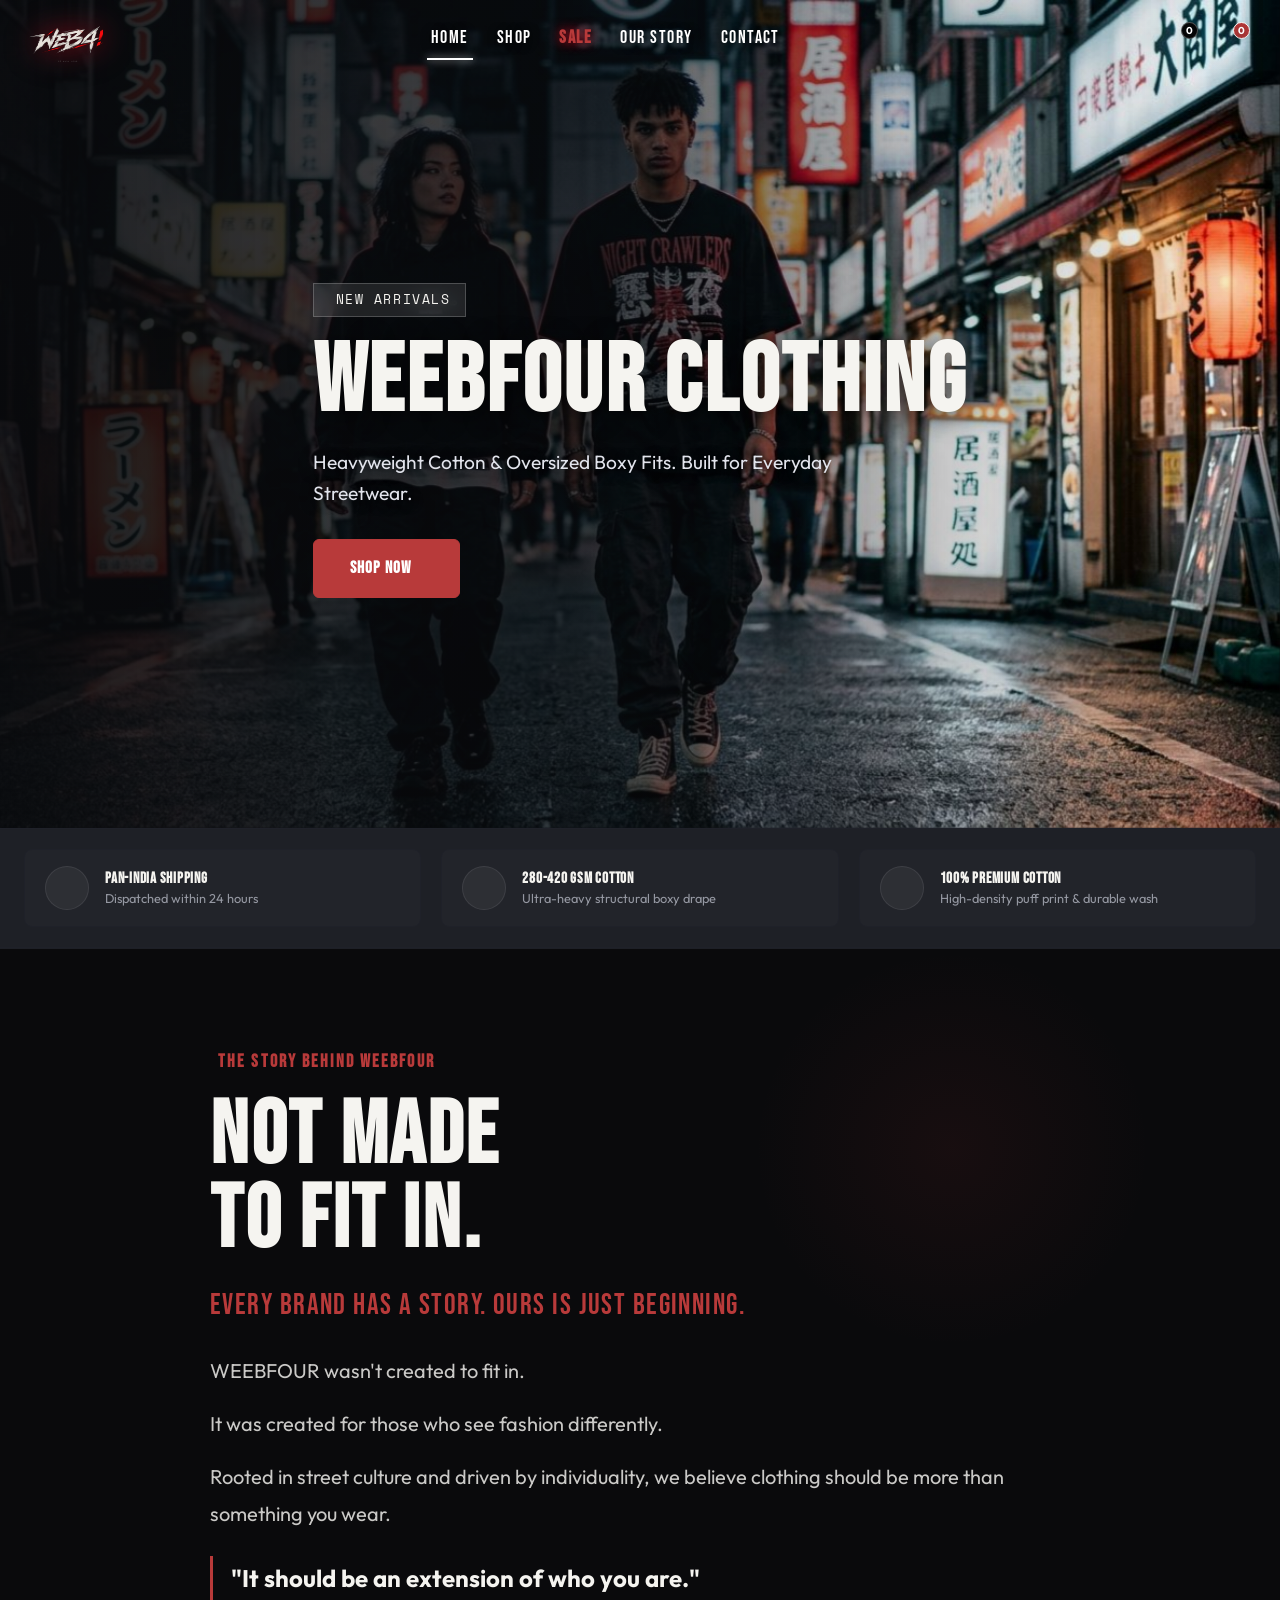
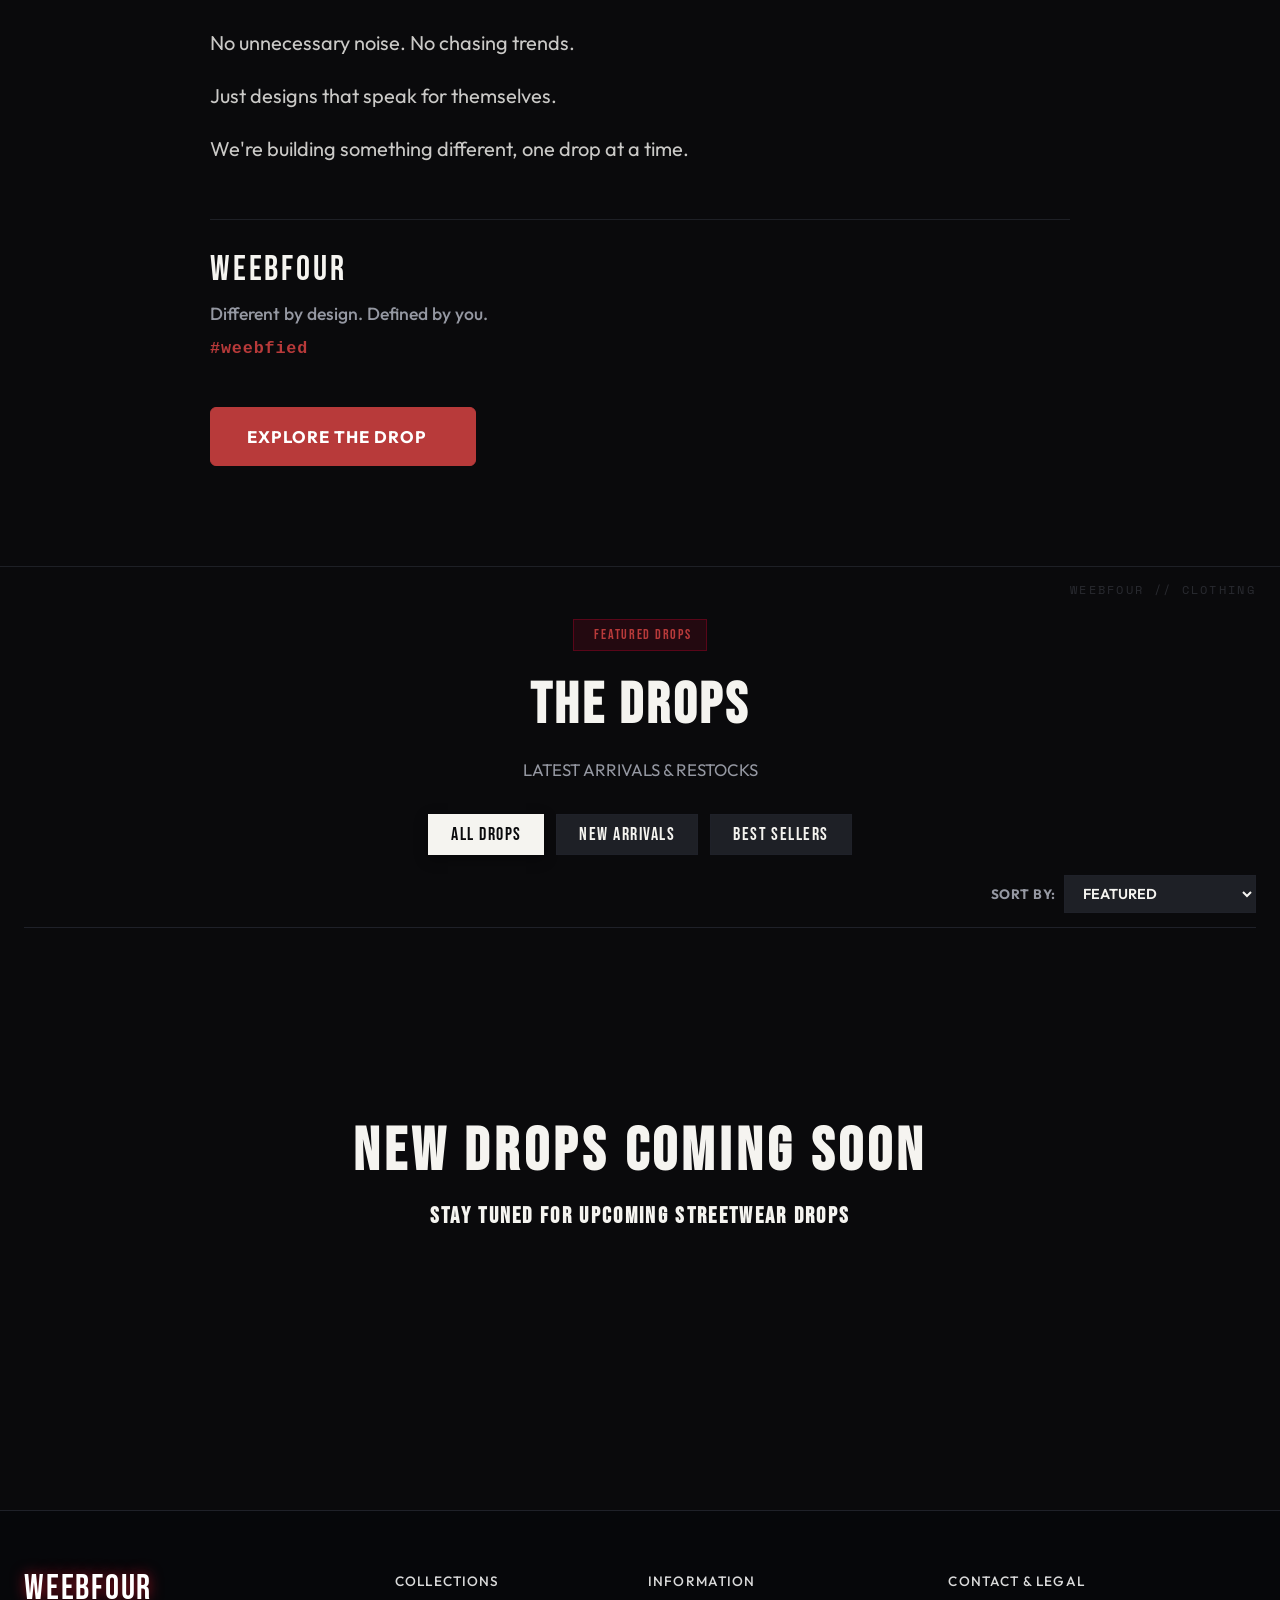
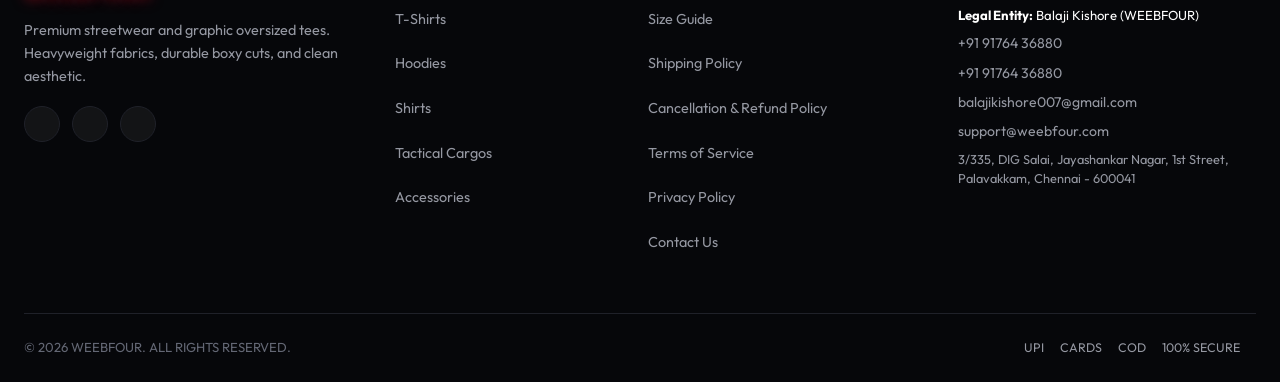
==== commit 9e696f67: "feat: add nav scroll-spy underline, update phone/WhatsApp to 9176436880 everywhere, and fix Supabase" ====
--- a/index.html
+++ b/index.html
@@ -72,7 +72,7 @@
         <nav class="desktop-nav">
           <a href="#" class="nav-link-item active" data-nav="home">Home</a>
           <a href="#shop" class="nav-link-item" data-nav="shop" onclick="filterByCategory('all')">Shop</a>
-          <a href="#shop" class="nav-link-item sale-link" style="color: var(--color-muted-red); font-weight: 700;" onclick="filterByTag('NEW DROP')">Sale</a>
+          <a href="#shop" class="nav-link-item sale-link" data-nav="sale" style="color: var(--color-muted-red); font-weight: 700;" onclick="filterByTag('NEW DROP')">Sale</a>
           <a href="#our-story" class="nav-link-item" data-nav="story">Our story</a>
           <a href="contact.html" class="nav-link-item" data-nav="contact">Contact</a>
         </nav>
@@ -157,7 +157,7 @@
       <p style="font-size: 0.85rem; color: #888;">Pan-India Shipping | COD Available</p>
       <div class="drawer-social-row">
         <a href="https://www.instagram.com/weebfour?knvt=MXF3d2FwZTN1azl0bw%3D%3D&utm_source=qr" target="_blank" rel="noopener" aria-label="Instagram"><i class="ri-instagram-line"></i></a>
-        <a href="https://wa.me/916381177617" target="_blank" rel="noopener" aria-label="WhatsApp"><i class="ri-whatsapp-line"></i></a>
+        <a href="https://wa.me/919176436880" target="_blank" rel="noopener" aria-label="WhatsApp"><i class="ri-whatsapp-line"></i></a>
       </div>
     </div>
   </div>
@@ -803,7 +803,7 @@
             <button type="button" class="footer-social-btn" onclick="openAdminModal()" aria-label="Admin Login" title="Admin Login" style="cursor: pointer;">
               <i class="ri-shield-keyhole-line"></i>
             </button>
-            <a href="https://wa.me/916381177617" target="_blank" rel="noopener" class="footer-social-btn" aria-label="WhatsApp"><i class="ri-whatsapp-line"></i></a>
+            <a href="https://wa.me/919176436880" target="_blank" rel="noopener" class="footer-social-btn" aria-label="WhatsApp"><i class="ri-whatsapp-line"></i></a>
           </div>
         </div>
 
@@ -845,7 +845,7 @@
           </div>
           <div class="footer-contact-item" style="margin-bottom: 8px;">
             <i class="ri-whatsapp-line" style="color: #25D366;"></i>
-            <a href="https://wa.me/916381177617" target="_blank" rel="noopener" style="color: inherit; text-decoration: none;">+91 63811 77617</a>
+            <a href="https://wa.me/919176436880" target="_blank" rel="noopener" style="color: inherit; text-decoration: none;">+91 91764 36880</a>
           </div>
           <div class="footer-contact-item" style="margin-bottom: 8px;">
             <i class="ri-mail-line" style="color: #ea4335;"></i>
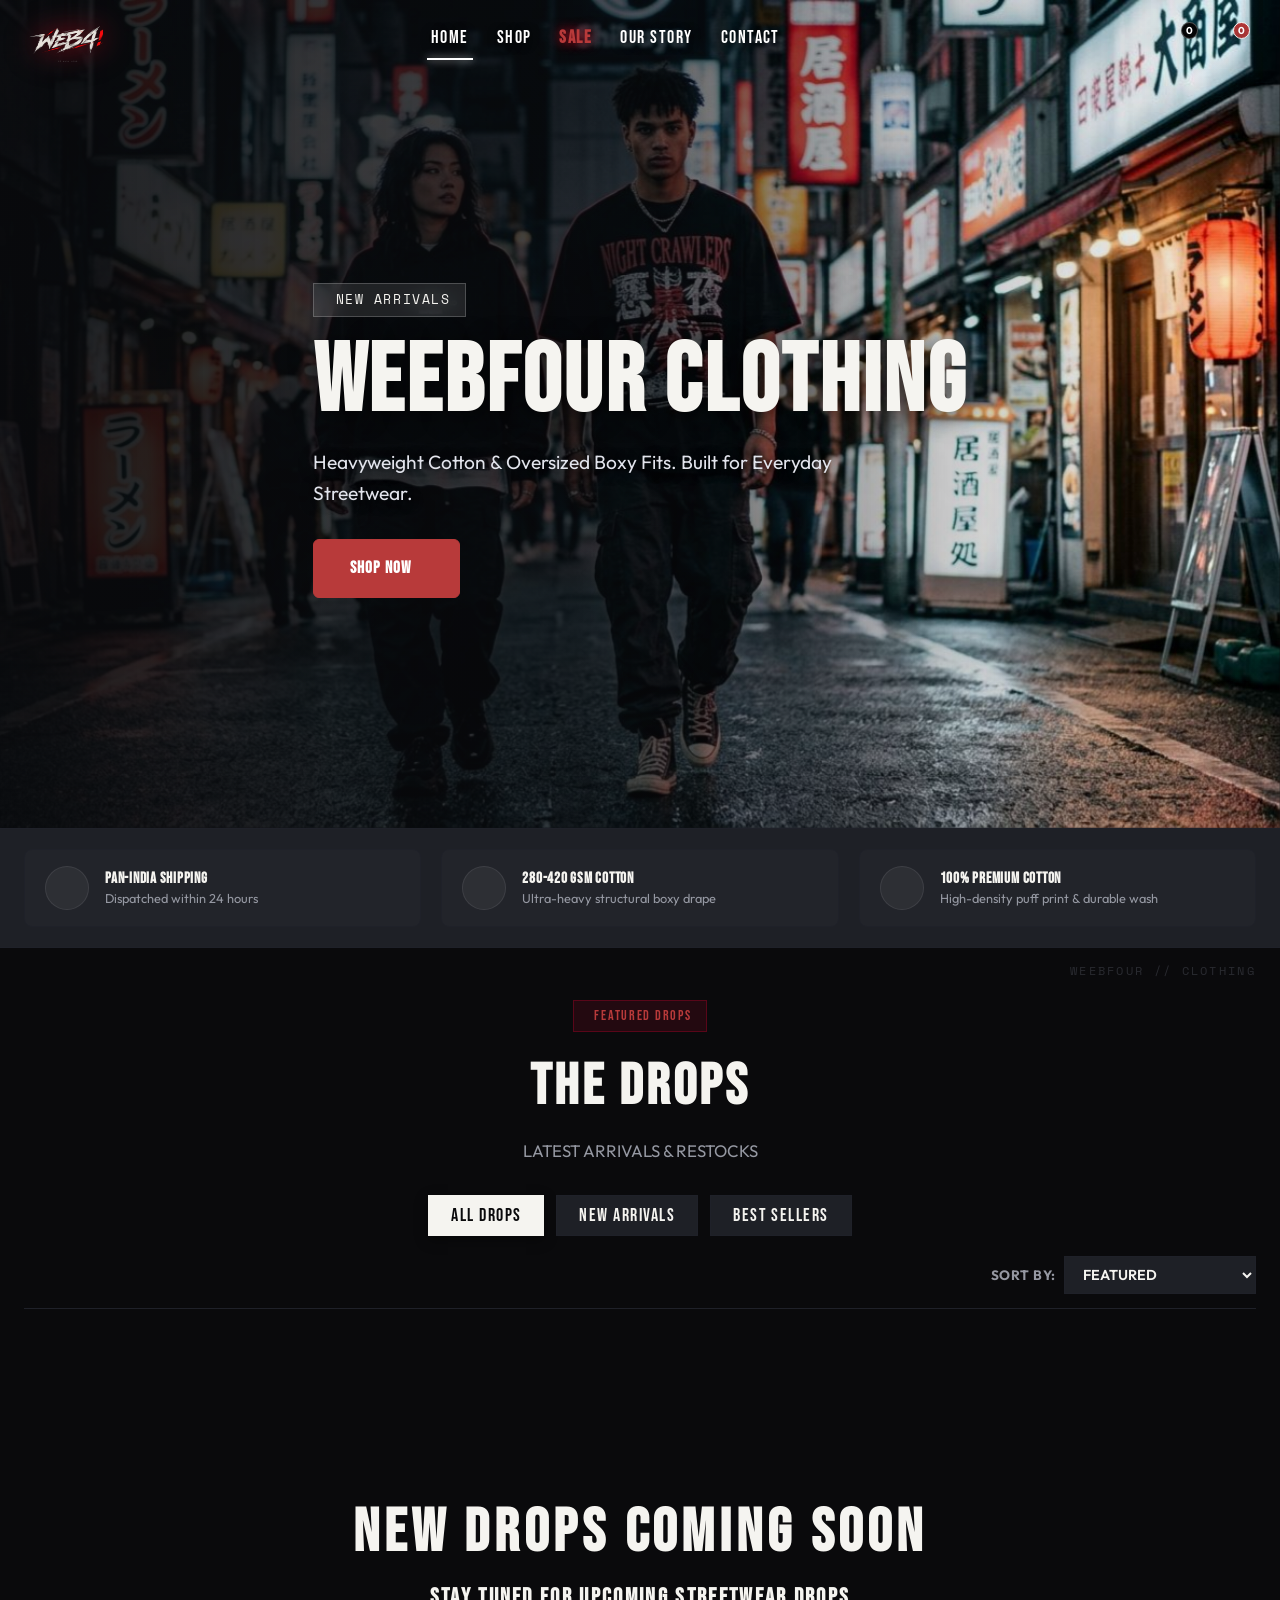
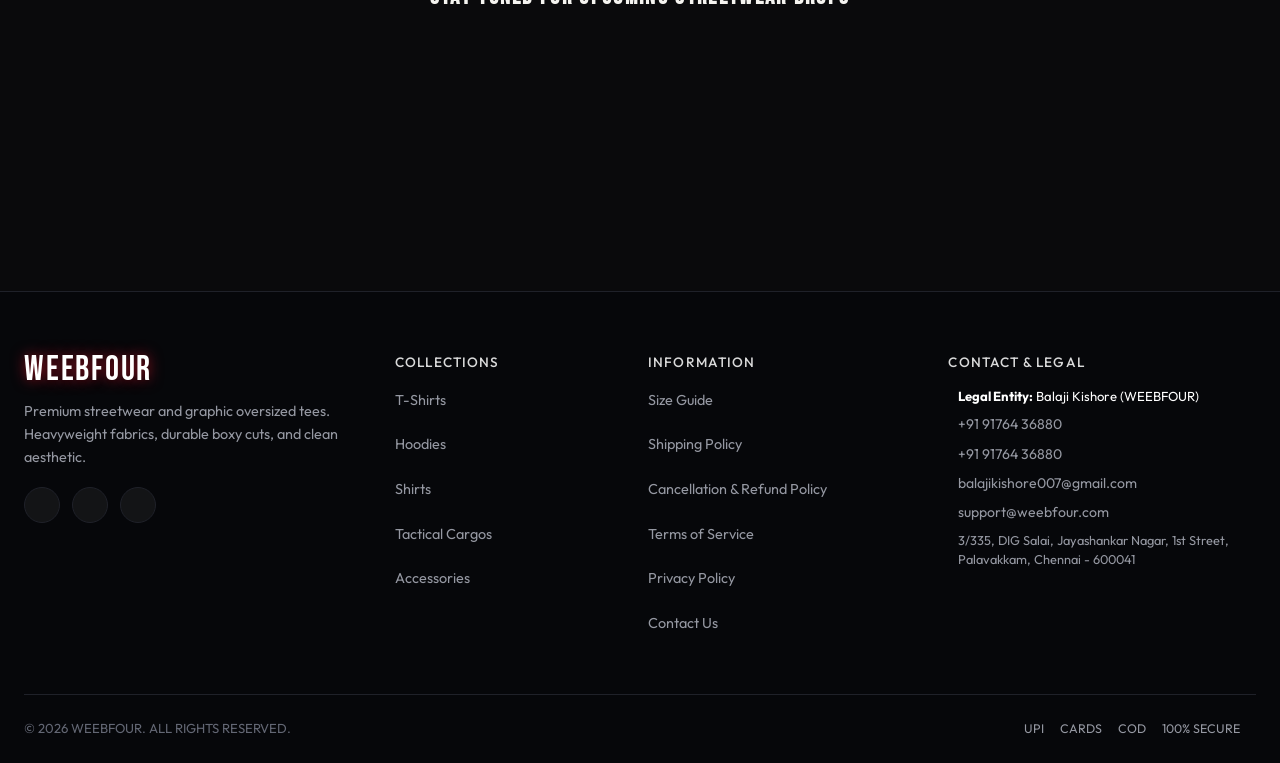
==== commit 29170f74: "feat: move Our Story to dedicated animated our-story.html page and switch payment gateway & KYC comp" ====
--- a/index.html
+++ b/index.html
@@ -73,7 +73,7 @@
           <a href="#" class="nav-link-item active" data-nav="home">Home</a>
           <a href="#shop" class="nav-link-item" data-nav="shop" onclick="filterByCategory('all')">Shop</a>
           <a href="#shop" class="nav-link-item sale-link" data-nav="sale" style="color: var(--color-muted-red); font-weight: 700;" onclick="filterByTag('NEW DROP')">Sale</a>
-          <a href="#our-story" class="nav-link-item" data-nav="story">Our story</a>
+          <a href="our-story.html" class="nav-link-item" data-nav="story">Our story</a>
           <a href="contact.html" class="nav-link-item" data-nav="contact">Contact</a>
         </nav>
       </div>
@@ -137,7 +137,7 @@
         </a>
       </div>
       <div class="drawer-nav-item">
-        <a href="#our-story" class="drawer-nav-link" onclick="closeMobileDrawer();">
+        <a href="our-story.html" class="drawer-nav-link" onclick="closeMobileDrawer();">
           Our story <i class="ri-arrow-right-s-line"></i>
         </a>
       </div>
@@ -223,51 +223,7 @@
     </div>
   </section>
 
-  <!-- 6. Our Story Section (1:1 Matching User's Reference Screen & Color Palette) -->
-  <section class="our-story-section" id="our-story">
-    <div class="page-container">
-      <div class="story-grid-layout">
-        <div class="story-content-side">
-          <div class="story-tag-pill">
-            <i class="ri-fire-fill"></i> THE STORY BEHIND WEEBFOUR
-          </div>
-          
-          <h2 class="story-main-heading">
-            NOT MADE<br>
-            <span>TO FIT IN.</span>
-          </h2>
-
-          <div class="story-quote-lead">
-            EVERY BRAND HAS A STORY. OURS IS JUST BEGINNING.
-          </div>
-
-          <div class="story-body-paragraphs">
-            <p>WEEBFOUR wasn't created to fit in.</p>
-            <p>It was created for those who see fashion differently.</p>
-            <p>Rooted in street culture and driven by individuality, we believe clothing should be more than something you wear.</p>
-            <p class="story-highlight-quote">"It should be an extension of who you are."</p>
-            <p>No unnecessary noise. No chasing trends.</p>
-            <p>Just designs that speak for themselves.</p>
-            <p>We're building something different, one drop at a time.</p>
-          </div>
-
-          <div class="story-brand-signoff">
-            <div class="story-brand-name">WEEBFOUR</div>
-            <div class="story-tagline">Different by design. Defined by you.</div>
-            <div class="story-hashtag">#weebfied</div>
-          </div>
-
-          <div class="story-cta-row">
-            <a href="#shop" class="story-btn-red" onclick="filterByCategory('all')">
-              EXPLORE THE DROP <i class="ri-arrow-right-line"></i>
-            </a>
-          </div>
-        </div>
-      </div>
-    </div>
-  </section>
-
-  <!-- 7. Product Feed / Drops Section (4-Col Desktop / 2-Col Mobile Grid) -->
+  <!-- 6. Product Feed / Drops Section (4-Col Desktop / 2-Col Mobile Grid) -->
   <section class="product-feed-section" id="shop">
     <div class="page-container">
       <div class="section-title-wrap">
@@ -553,12 +509,12 @@
 
             <h4 class="checkout-panel-heading">Payment Method</h4>
 
-            <!-- Cashfree Payment Gateway (Online UPI, Cards, NetBanking) -->
-            <label class="payment-method-tile selected" onclick="selectPaymentMethod(this, 'Cashfree Payment Gateway')">
+            <!-- PhonePe Payment Gateway (Online UPI, Cards, NetBanking) -->
+            <label class="payment-method-tile selected" onclick="selectPaymentMethod(this, 'PhonePe Payment Gateway')">
               <input type="radio" name="pay-method" checked style="margin-top: 4px;">
               <div>
                 <strong style="display: flex; align-items: center; gap: 8px; font-size: 1.05rem;">
-                  <i class="ri-secure-payment-line" style="color: #00d66c;"></i> Cashfree Payment Gateway
+                  <i class="ri-secure-payment-line" style="color: #00d66c;"></i> PhonePe Payment Gateway
                   <span style="font-size: 0.72rem; padding: 2px 6px; background: rgba(0, 214, 108, 0.15); color: #00d66c; border-radius: 3px; font-weight: 600;">INSTANT</span>
                 </strong>
                 <span style="font-size: 0.85rem; color: var(--color-text-muted);">UPI (Google Pay, PhonePe, Paytm), All Debit/Credit Cards & NetBanking</span>
@@ -832,7 +788,7 @@
           </ul>
         </div>
 
-        <!-- Col 4: Contact & Legal Entity (Cashfree KYC Compliant) -->
+        <!-- Col 4: Contact & Legal Entity (PhonePe KYC Compliant) -->
         <div>
           <h4 class="footer-col-title">CONTACT &amp; LEGAL</h4>
           <div class="footer-contact-item" style="font-size: 0.82rem; color: #fff; margin-bottom: 8px;">
@@ -1261,10 +1217,9 @@
   <script src="https://cdnjs.cloudflare.com/ajax/libs/gsap/3.12.5/ScrollTrigger.min.js"></script>
   <script src="https://unpkg.com/lenis@1.1.9/dist/lenis.min.js"></script>
 
-  <!-- Automated Email Confirmation (Gmail: weebfour.4@gmail.com) & Cashfree Payment Gateway SDK -->
+  <!-- Automated Email Confirmation (Gmail: weebfour.4@gmail.com) & PhonePe Payment Gateway Integration -->
   <script src="https://cdn.jsdelivr.net/npm/@emailjs/browser@4/dist/email.min.js"></script>
-  <script src="https://sdk.cashfree.com/js/v3/cashfree.js"></script>
-
+  
   <!-- Supabase JS Client & Storefront Scripts -->
   <script src="https://cdn.jsdelivr.net/npm/@supabase/supabase-js@2"></script>
   <script src="products.js"></script>
